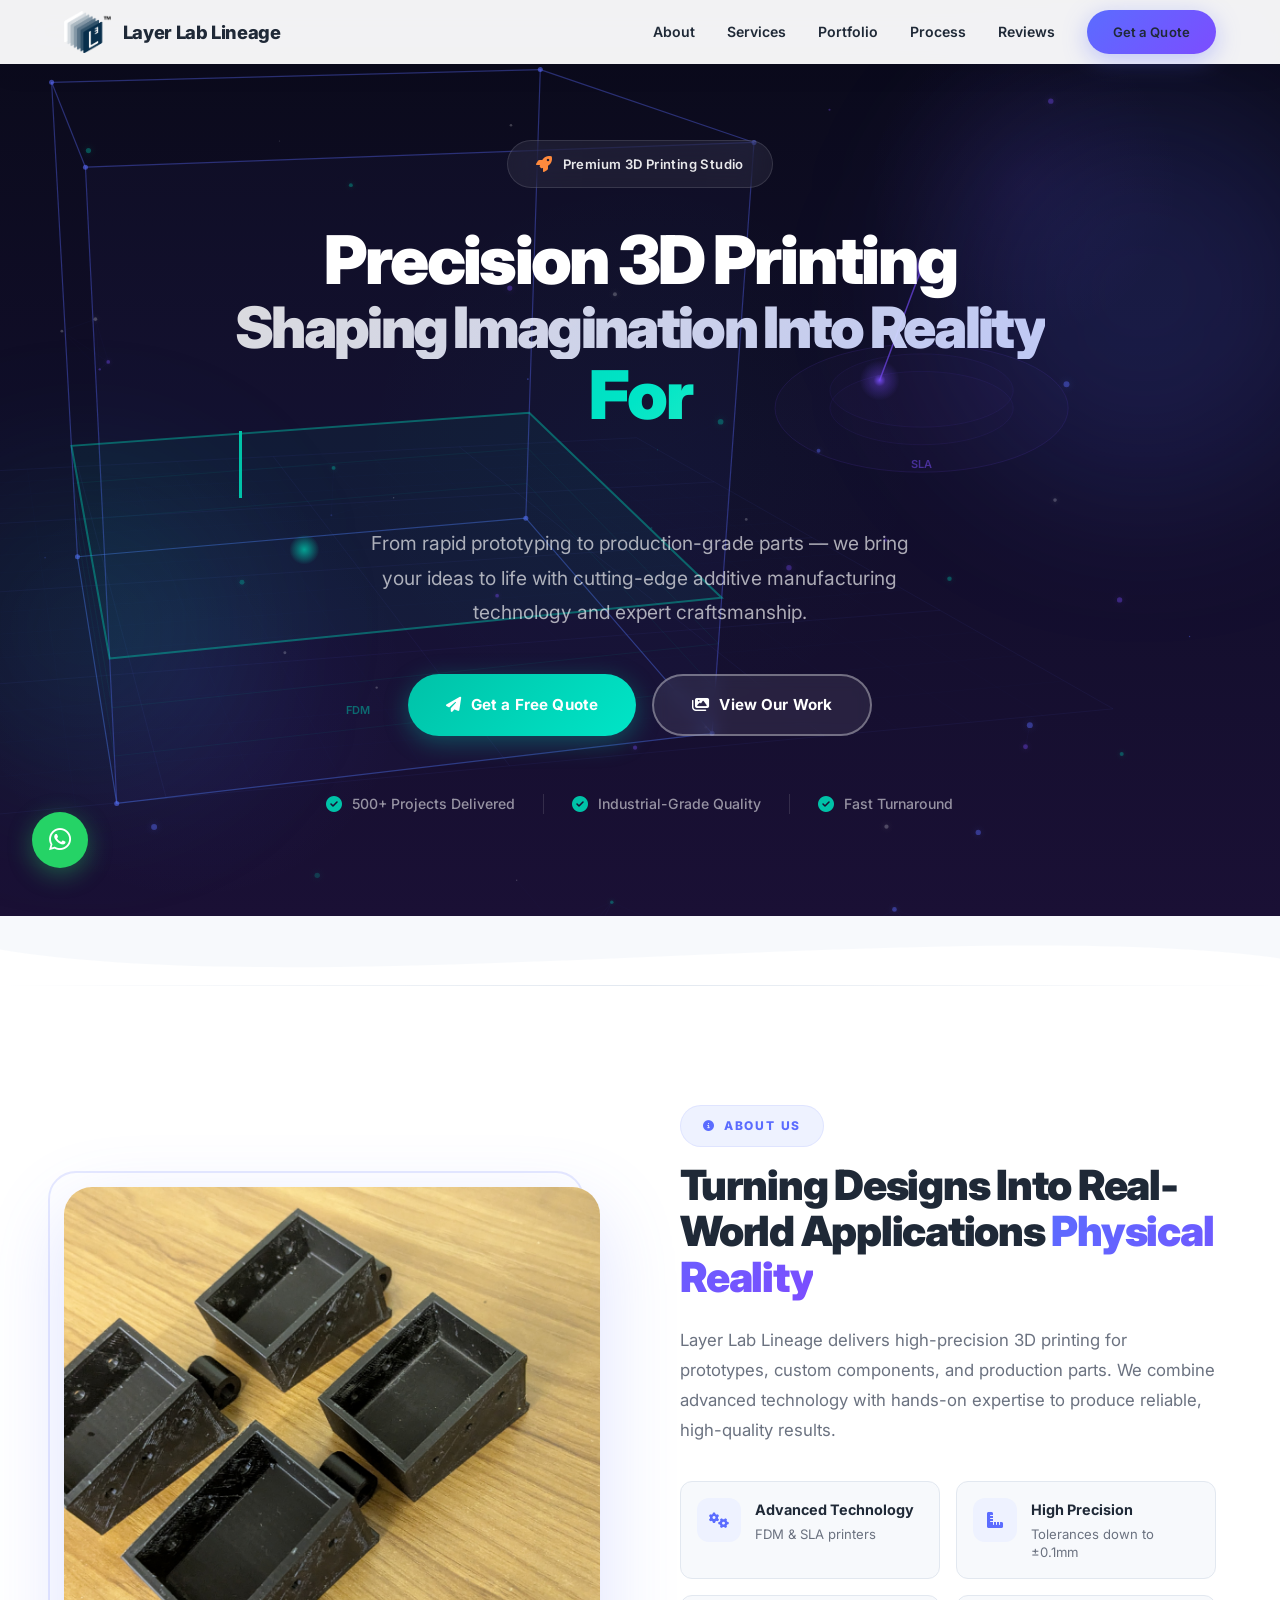
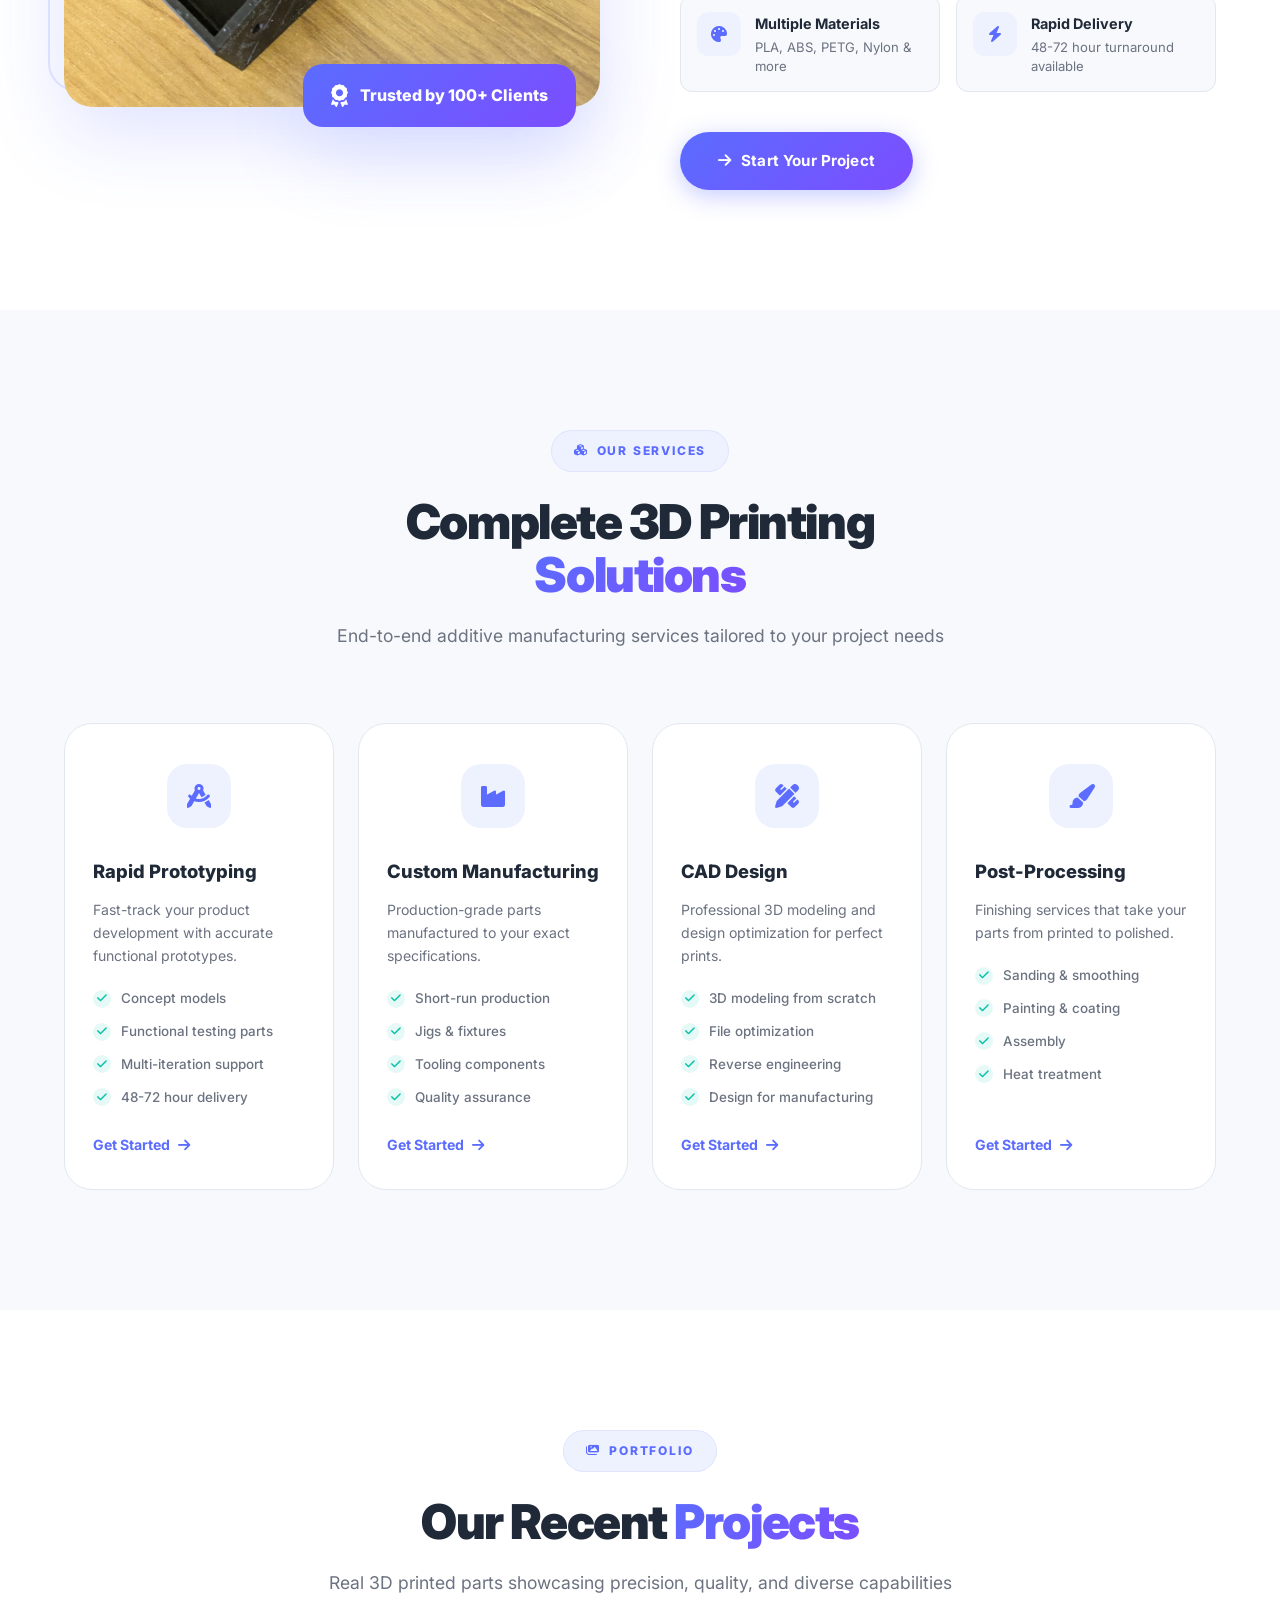
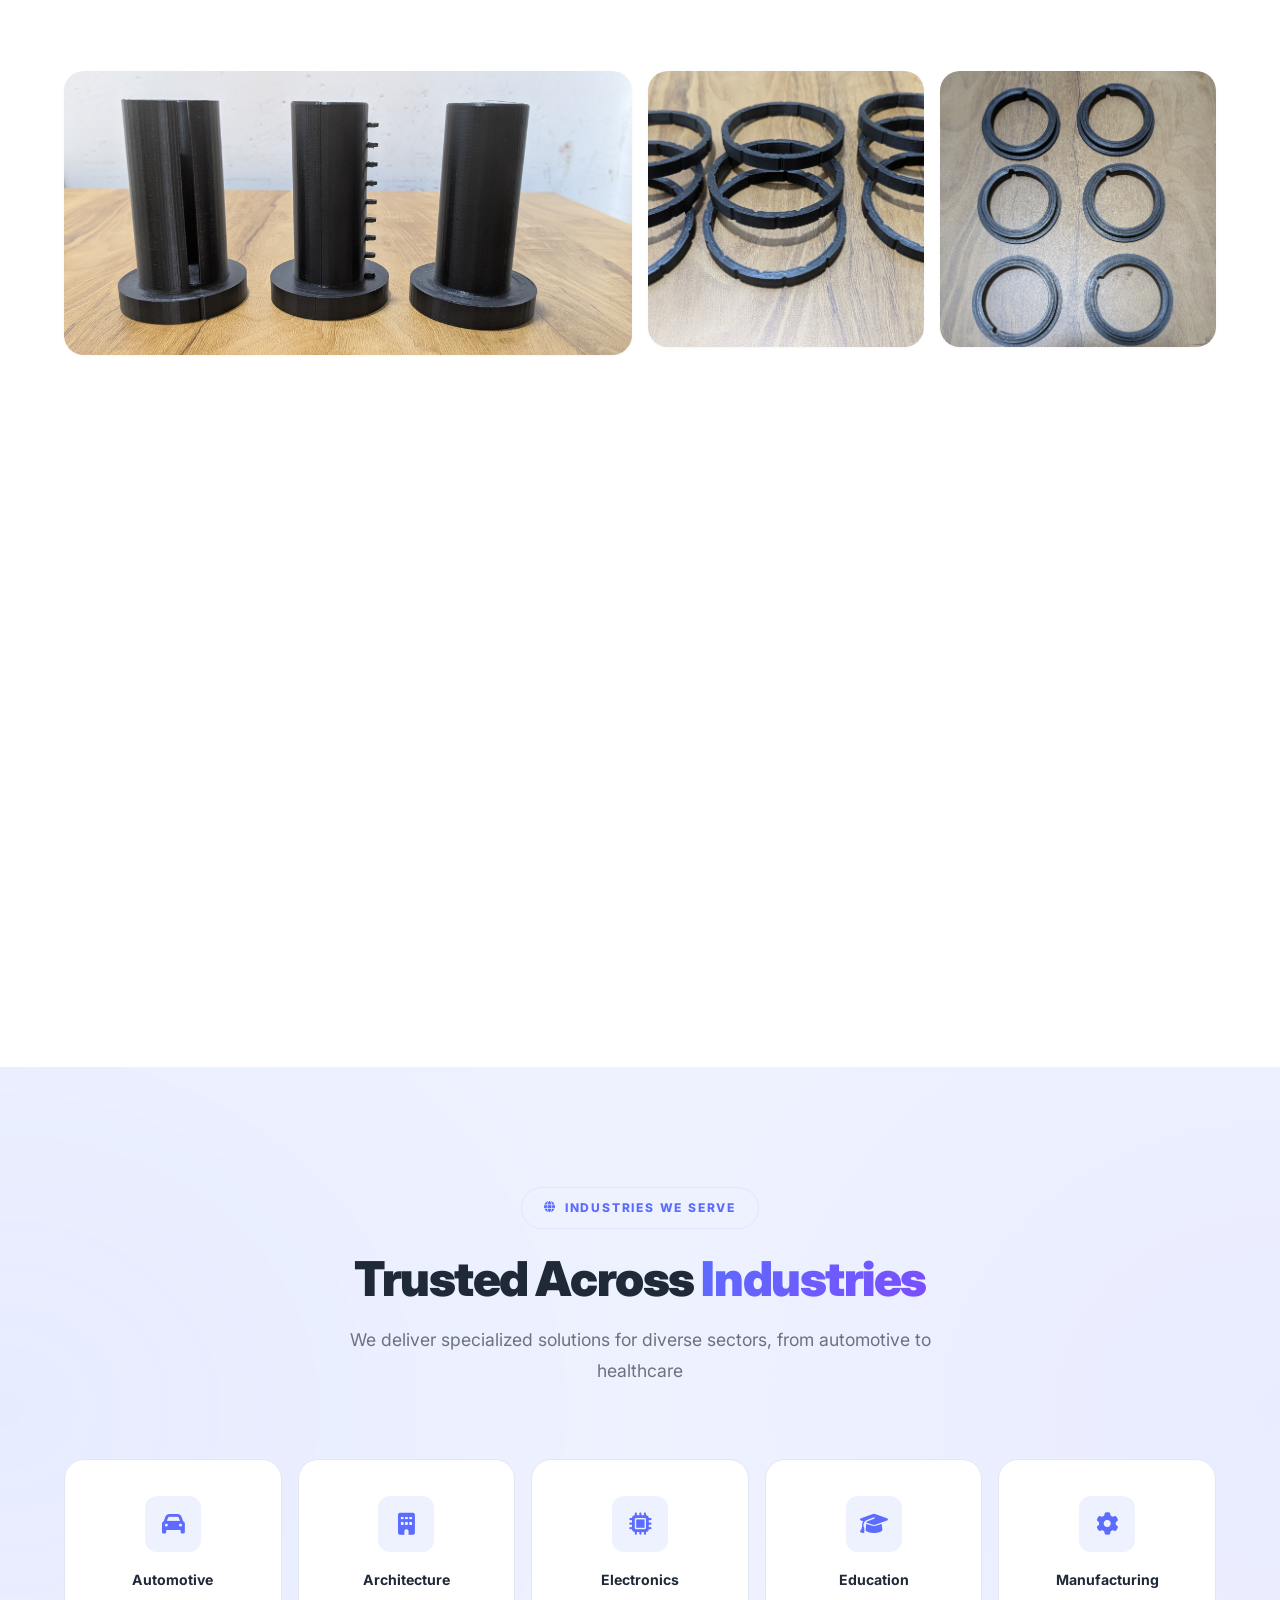
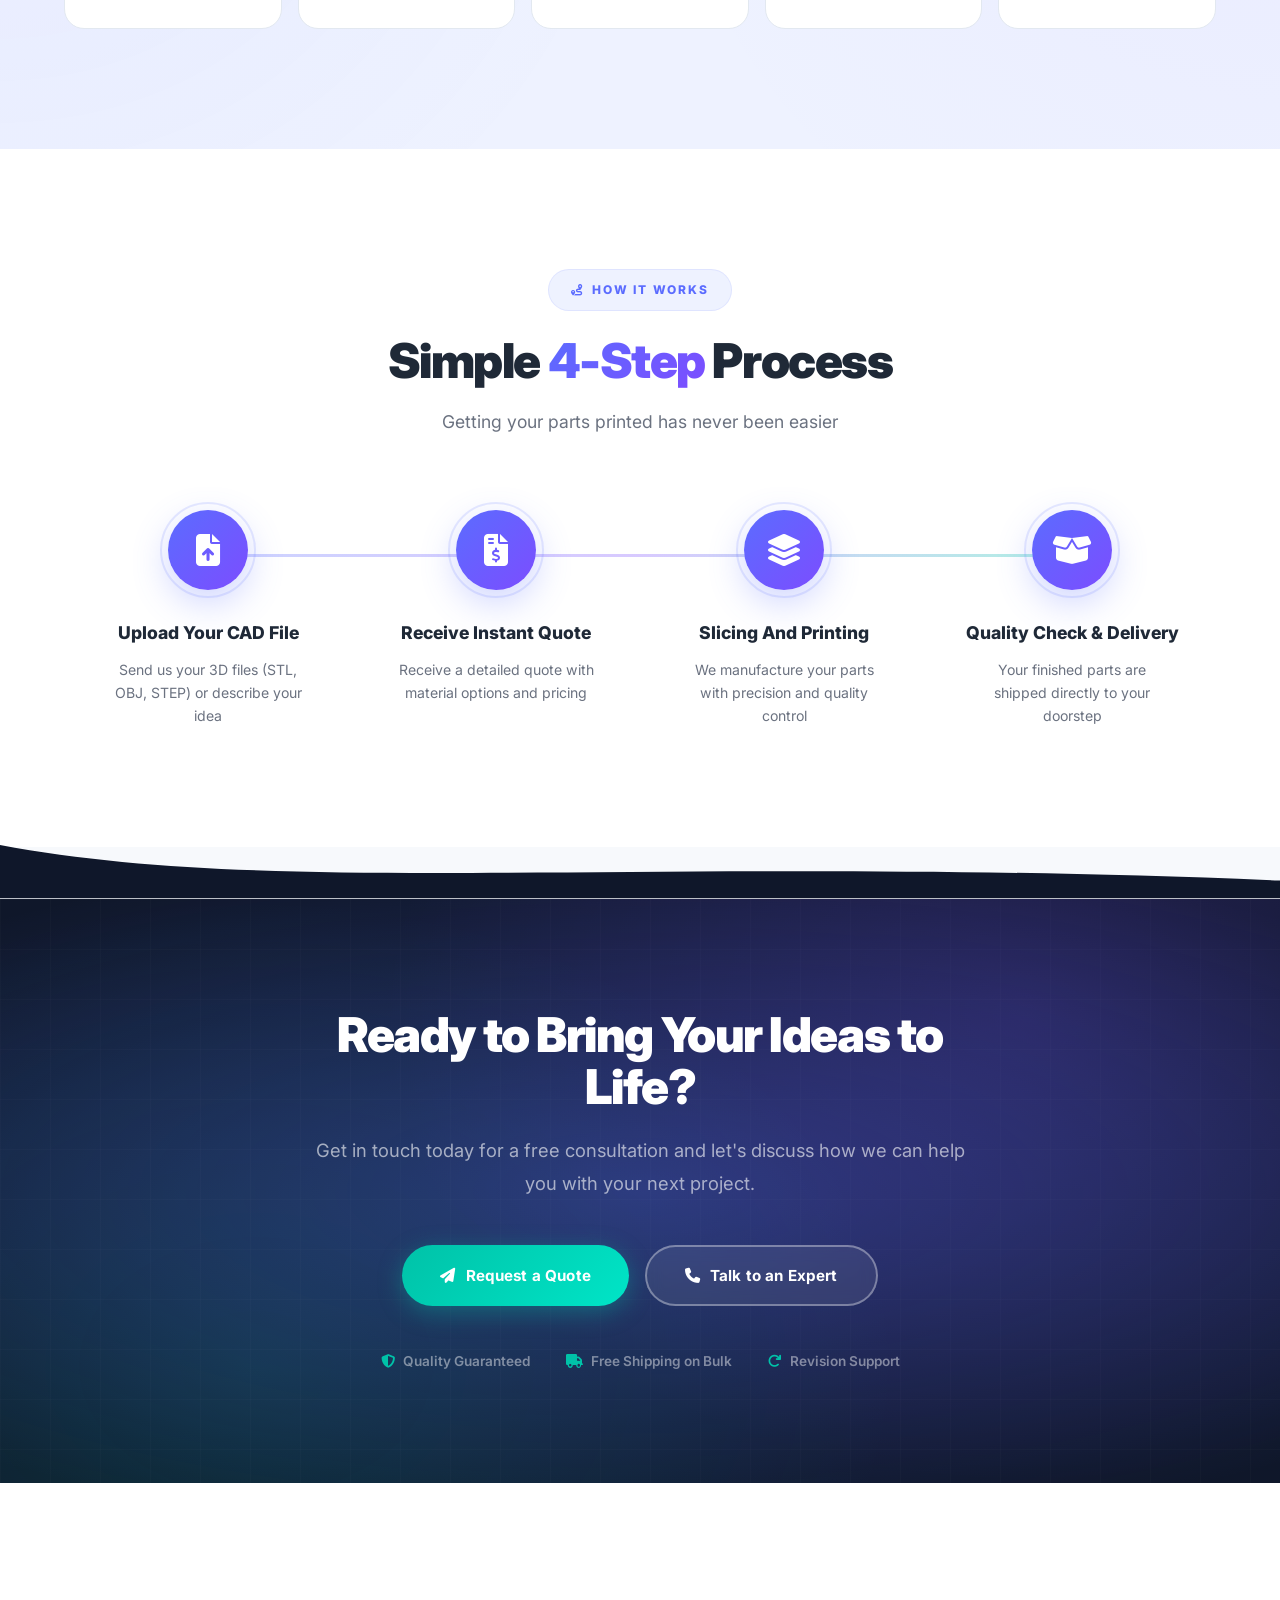
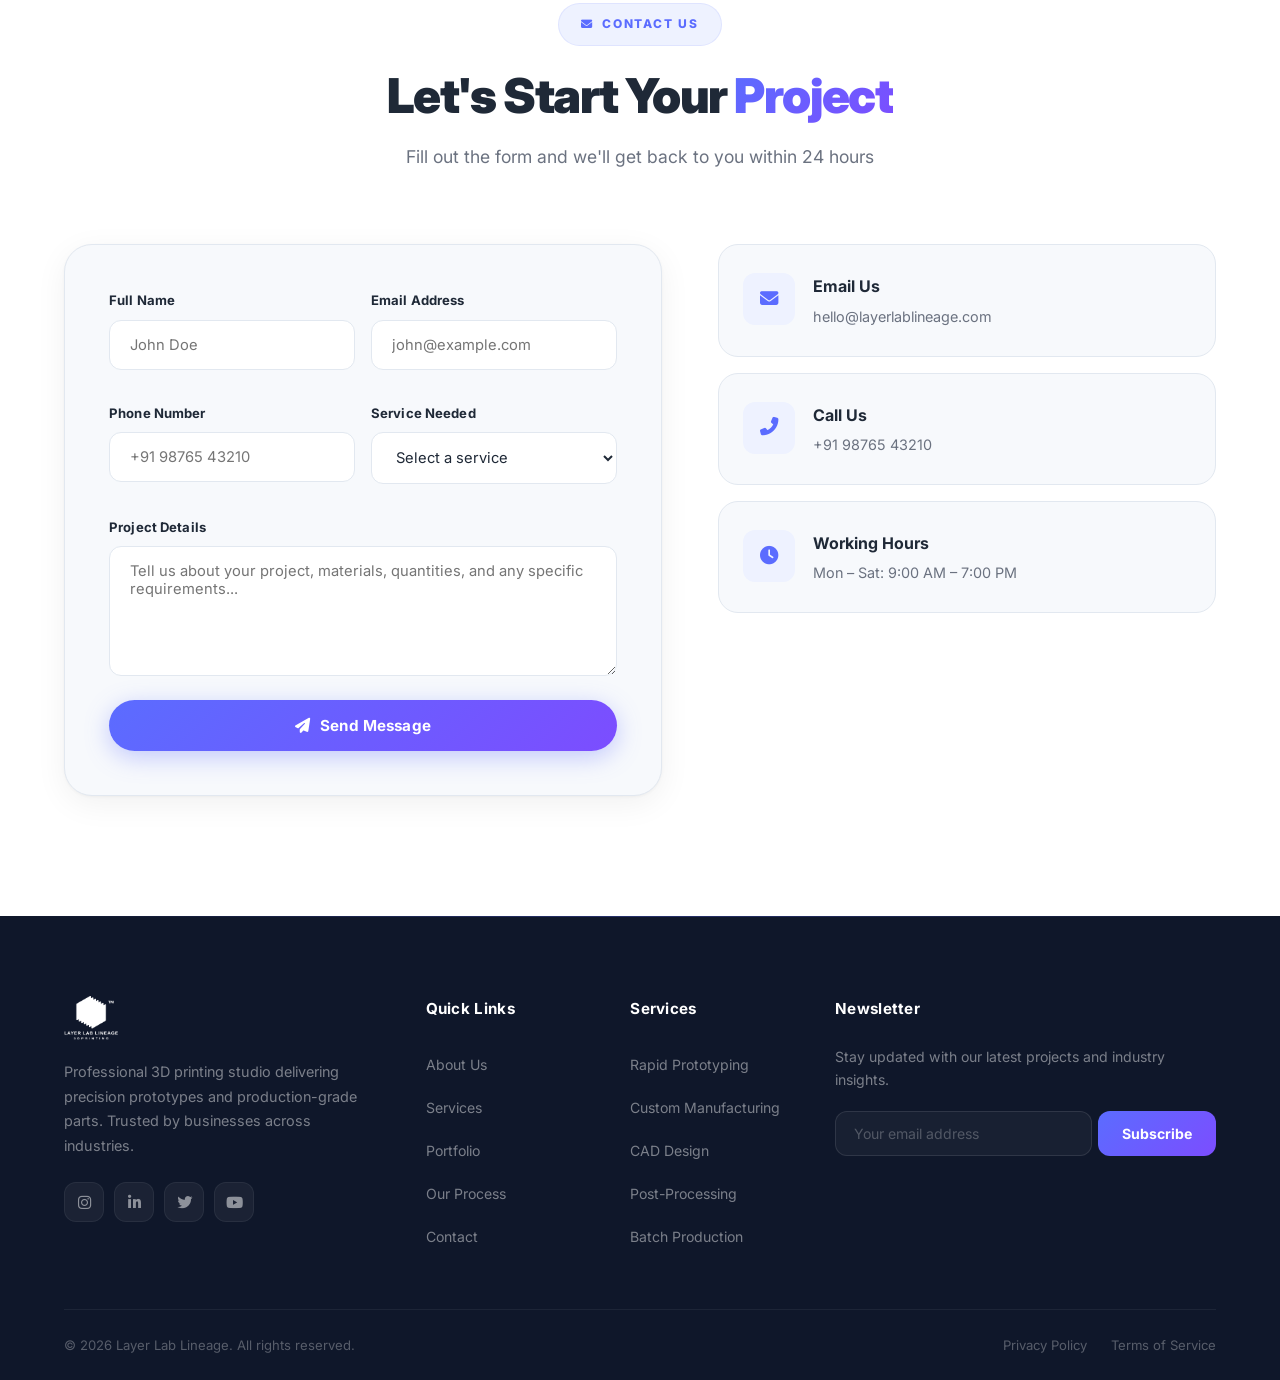
==== index.html @ 22d6fcb7 "first commit" ====
<!DOCTYPE html>
<html lang="en">

<head>
  <meta charset="UTF-8">
  <meta name="viewport" content="width=device-width, initial-scale=1.0">
  <meta name="description"
    content="Layer Lab Lineage — Professional 3D printing services delivering precision prototyping, custom parts, and production-grade manufacturing for businesses across all industries.">
  <title>Layer Lab Lineage | Professional 3D Printing Services</title>
  <link rel="stylesheet" href="index.css">
  <link rel="stylesheet" href="https://cdnjs.cloudflare.com/ajax/libs/font-awesome/6.5.1/css/all.min.css">
  <link rel="icon" type="image/png" href="images/LOGO_TRANS.png">
</head>

<body>

  <!-- ===== PAGE LOADER ===== -->
  <div class="page-loader" id="pageLoader">
    <div class="loader-spinner"></div>
    <div class="loader-text">Layer Lab Lineage</div>
  </div>

  <!-- ===== SCROLL PROGRESS ===== -->
  <div class="scroll-progress" id="scrollProgress"></div>

  <!-- ===== NAVBAR ===== -->
  <nav class="navbar" id="navbar">
    <div class="container">
      <a href="#" class="nav-logo">
        <img src="images/LOGO_TRANS.png" alt="Layer Lab Lineage Logo">
        <span>Layer Lab Lineage</span>
      </a>
      <div class="nav-links" id="navLinks">
        <a href="#about">About</a>
        <a href="#services">Services</a>
        <a href="#portfolio">Portfolio</a>
        <a href="#process">Process</a>
        <a href="#testimonials">Reviews</a>
        <a href="#contact" class="btn btn-primary nav-cta">Get a Quote</a>
      </div>
      <button class="nav-toggle" id="navToggle" aria-label="Toggle navigation">
        <i class="fas fa-bars"></i>
      </button>
    </div>
  </nav>

  <!-- ===== HERO ===== -->
  <section class="hero" id="hero">
    <canvas id="heroCanvas"></canvas>
    <!-- Glow orbs -->
    <div class="hero-glow hero-glow-1"></div>
    <div class="hero-glow hero-glow-2"></div>
    <div class="container">
      <div class="hero-content">
        <div class="hero-badge">
          <i class="fas fa-rocket"></i> Premium 3D Printing Studio
        </div>
        <h1>
          <span class="hero-line-1">Precision 3D Printing</span>
          <span class="hero-line-2">Shaping Imagination Into Reality</span>
          <span class="typed-text" id="typedText">For Every Industry</span><span class="typed-cursor"></span>
        </h1>
        <p class="hero-description">From rapid prototyping to production-grade parts — we bring your ideas to life with
          cutting-edge additive manufacturing technology and expert craftsmanship.</p>
        <div class="hero-buttons">
          <a href="#contact" class="btn btn-accent">
            <i class="fas fa-paper-plane"></i> Get a Free Quote
          </a>
          <a href="#portfolio" class="btn btn-outline">
            <i class="fas fa-images"></i> View Our Work
          </a>
        </div>
        <div class="hero-trust">
          <div class="hero-trust-item">
            <i class="fas fa-check-circle"></i> 500+ Projects Delivered
          </div>
          <div class="hero-trust-divider"></div>
          <div class="hero-trust-item">
            <i class="fas fa-check-circle"></i> Industrial-Grade Quality
          </div>
          <div class="hero-trust-divider"></div>
          <div class="hero-trust-item">
            <i class="fas fa-check-circle"></i> Fast Turnaround
          </div>
        </div>
      </div>
    </div>
  </section>

  <!-- Wave: Hero → About -->
  <div class="wave-divider wave-divider-bottom">
    <svg viewBox="0 0 1440 80" xmlns="http://www.w3.org/2000/svg" preserveAspectRatio="none">
      <path fill="#ffffff" d="M0,40 C360,100 1080,0 1440,50 L1440,80 L0,80 Z" />
    </svg>
  </div>

  <!-- ===== ABOUT ===== -->
  <section class="about" id="about">
    <div class="container">
      <div class="about-grid">
        <div class="about-image reveal-left">
          <img src="images/PXL_20260304_094441321.jpg.jpeg" alt="3D Printed Precision Parts">
          <div class="about-image-badge">
            <i class="fas fa-award"></i> Trusted by 100+ Clients
          </div>
        </div>
        <div class="about-content reveal-right">
          <span class="section-label"><i class="fas fa-info-circle"></i> About Us</span>
          <h2 class="section-title">Turning Designs Into Real-World Applications <span class="highlight">Physical
              Reality</span></h2>
          <p>Layer Lab Lineage delivers high-precision 3D printing for prototypes, custom components, and production
            parts. We combine advanced technology with hands-on expertise to produce reliable, high-quality results.</p>
          <div class="about-features">
            <div class="about-feature">
              <div class="about-feature-icon"><i class="fas fa-cogs"></i></div>
              <div>
                <h4>Advanced Technology</h4>
                <p>FDM &amp; SLA printers</p>
              </div>
            </div>
            <div class="about-feature">
              <div class="about-feature-icon"><i class="fas fa-ruler-combined"></i></div>
              <div>
                <h4>High Precision</h4>
                <p>Tolerances down to ±0.1mm</p>
              </div>
            </div>
            <div class="about-feature">
              <div class="about-feature-icon"><i class="fas fa-palette"></i></div>
              <div>
                <h4>Multiple Materials</h4>
                <p>PLA, ABS, PETG, Nylon &amp; more</p>
              </div>
            </div>
            <div class="about-feature">
              <div class="about-feature-icon"><i class="fas fa-bolt"></i></div>
              <div>
                <h4>Rapid Delivery</h4>
                <p>48-72 hour turnaround available</p>
              </div>
            </div>
          </div>
          <a href="#contact" class="btn btn-primary">
            <i class="fas fa-arrow-right"></i> Start Your Project
          </a>
        </div>
      </div>
    </div>
  </section>

  <!-- ===== SERVICES ===== -->
  <section class="services" id="services">
    <div class="container">
      <div class="section-header reveal">
        <span class="section-label"><i class="fas fa-cubes"></i> Our Services</span>
        <h2 class="section-title">Complete 3D Printing <span class="highlight">Solutions</span></h2>
        <p class="section-subtitle">End-to-end additive manufacturing services tailored to your project needs</p>
      </div>
      <div class="services-grid">
        <div class="service-card reveal stagger-1">
          <div class="service-icon"><i class="fas fa-drafting-compass"></i></div>
          <h3>Rapid Prototyping</h3>
          <p>Fast-track your product development with accurate functional prototypes.</p>
          <ul class="service-checklist">
            <li><i class="fas fa-check"></i> Concept models</li>
            <li><i class="fas fa-check"></i> Functional testing parts</li>
            <li><i class="fas fa-check"></i> Multi-iteration support</li>
            <li><i class="fas fa-check"></i> 48-72 hour delivery</li>
          </ul>
          <a href="#contact" class="service-link">Get Started <i class="fas fa-arrow-right"></i></a>
        </div>
        <div class="service-card reveal stagger-2">
          <div class="service-icon"><i class="fas fa-industry"></i></div>
          <h3>Custom Manufacturing</h3>
          <p>Production-grade parts manufactured to your exact specifications.</p>
          <ul class="service-checklist">
            <li><i class="fas fa-check"></i> Short-run production</li>
            <li><i class="fas fa-check"></i> Jigs &amp; fixtures</li>
            <li><i class="fas fa-check"></i> Tooling components</li>
            <li><i class="fas fa-check"></i> Quality assurance</li>
          </ul>
          <a href="#contact" class="service-link">Get Started <i class="fas fa-arrow-right"></i></a>
        </div>
        <div class="service-card reveal stagger-3">
          <div class="service-icon"><i class="fas fa-pen-ruler"></i></div>
          <h3>CAD Design</h3>
          <p>Professional 3D modeling and design optimization for perfect prints.</p>
          <ul class="service-checklist">
            <li><i class="fas fa-check"></i> 3D modeling from scratch</li>
            <li><i class="fas fa-check"></i> File optimization</li>
            <li><i class="fas fa-check"></i> Reverse engineering</li>
            <li><i class="fas fa-check"></i> Design for manufacturing</li>
          </ul>
          <a href="#contact" class="service-link">Get Started <i class="fas fa-arrow-right"></i></a>
        </div>
        <div class="service-card reveal stagger-4">
          <div class="service-icon"><i class="fas fa-paint-brush"></i></div>
          <h3>Post-Processing</h3>
          <p>Finishing services that take your parts from printed to polished.</p>
          <ul class="service-checklist">
            <li><i class="fas fa-check"></i> Sanding &amp; smoothing</li>
            <li><i class="fas fa-check"></i> Painting &amp; coating</li>
            <li><i class="fas fa-check"></i> Assembly</li>
            <li><i class="fas fa-check"></i> Heat treatment</li>
          </ul>
          <a href="#contact" class="service-link">Get Started <i class="fas fa-arrow-right"></i></a>
        </div>
      </div>
    </div>
  </section>

  <!-- ===== PORTFOLIO ===== -->
  <section class="portfolio" id="portfolio">
    <div class="container">
      <div class="section-header reveal">
        <span class="section-label"><i class="fas fa-images"></i> Portfolio</span>
        <h2 class="section-title">Our Recent <span class="highlight">Projects</span></h2>
        <p class="section-subtitle">Real 3D printed parts showcasing precision, quality, and diverse capabilities</p>
      </div>
      <div class="portfolio-grid">
        <div class="portfolio-item wide reveal stagger-1">
          <img src="images/IMG-20251205-WA0021.jpg.jpeg" alt="Precision Mechanical Parts">
          <div class="portfolio-overlay">
            <h4>Precision Mechanical Parts</h4>
            <span>Industrial Components</span>
          </div>
        </div>
        <div class="portfolio-item reveal stagger-2">
          <img src="images/IMG-20251205-WA0025.jpg.jpeg" alt="Cylindrical Components">
          <div class="portfolio-overlay">
            <h4>Cylindrical Components</h4>
            <span>Custom Manufacturing</span>
          </div>
        </div>
        <div class="portfolio-item reveal stagger-3">
          <img src="images/IMG-20251205-WA0029.jpg.jpeg" alt="Precision Rings">
          <div class="portfolio-overlay">
            <h4>Precision Rings</h4>
            <span>Batch Production</span>
          </div>
        </div>
        <div class="portfolio-item reveal stagger-1">
          <img src="images/IMG-20251205-WA0035.jpg.jpeg" alt="Mounting Bracket">
          <div class="portfolio-overlay">
            <h4>Mounting Bracket</h4>
            <span>Functional Parts</span>
          </div>
        </div>
        <div class="portfolio-item reveal stagger-2">
          <img src="images/IMG-20251205-WA0041.jpg.jpeg" alt="J-Hooks">
          <div class="portfolio-overlay">
            <h4>J-Hooks</h4>
            <span>SLS Nylon</span>
          </div>
        </div>
        <div class="portfolio-item wide reveal stagger-3">
          <img src="images/PXL_20260304_094609802.jpg.jpeg" alt="Custom Hinges">
          <div class="portfolio-overlay">
            <h4>Custom Hinges</h4>
            <span>Mechanical Assembly</span>
          </div>
        </div>
        <div class="portfolio-item reveal stagger-1">
          <img src="images/PXL_20260304_094750457.jpg.jpeg" alt="Manifold Component">
          <div class="portfolio-overlay">
            <h4>Manifold Component</h4>
            <span>Complex Geometry</span>
          </div>
        </div>
        <div class="portfolio-item reveal stagger-2">
          <img src="images/IMG-20251205-WA0049.jpg.jpeg" alt="Structural Part">
          <div class="portfolio-overlay">
            <h4>Structural Part</h4>
            <span>Engineering</span>
          </div>
        </div>
        <div class="portfolio-item reveal stagger-3">
          <img src="images/file_0000000098ec71f4a92ee3f1b7357220.png" alt="Complex Assembly">
          <div class="portfolio-overlay">
            <h4>Complex Assembly</h4>
            <span>Multi-Part Design</span>
          </div>
        </div>
        <div class="portfolio-item reveal stagger-4">
          <img src="images/p.jpeg" alt="Laptop Stand">
          <div class="portfolio-overlay">
            <h4>Laptop Stand</h4>
            <span>Consumer Product</span>
          </div>
        </div>
      </div>
    </div>
  </section>

  <!-- ===== INDUSTRIES ===== -->
  <section class="industries" id="industries">
    <div class="container">
      <div class="section-header reveal">
        <span class="section-label"><i class="fas fa-globe"></i> Industries We Serve</span>
        <h2 class="section-title">Trusted Across <span class="highlight">Industries</span></h2>
        <p class="section-subtitle">We deliver specialized solutions for diverse sectors, from automotive to healthcare
        </p>
      </div>
      <div class="industries-grid">
        <div class="industry-card reveal stagger-1">
          <div class="industry-icon"><i class="fas fa-car"></i></div>
          <h4>Automotive</h4>
        </div>
        <div class="industry-card reveal stagger-3">
          <div class="industry-icon"><i class="fas fa-building"></i></div>
          <h4>Architecture</h4>
        </div>
        <div class="industry-card reveal stagger-4">
          <div class="industry-icon"><i class="fas fa-microchip"></i></div>
          <h4>Electronics</h4>
        </div>
        <div class="industry-card reveal stagger-5">
          <div class="industry-icon"><i class="fas fa-graduation-cap"></i></div>
          <h4>Education</h4>
        </div>
        <div class="industry-card reveal stagger-6">
          <div class="industry-icon"><i class="fas fa-cog"></i></div>
          <h4>Manufacturing</h4>
        </div>
      </div>
    </div>
  </section>

  <!-- ===== PROCESS ===== -->
  <section class="process" id="process">
    <div class="container">
      <div class="section-header reveal">
        <span class="section-label"><i class="fas fa-route"></i> How It Works</span>
        <h2 class="section-title">Simple <span class="highlight">4-Step</span> Process</h2>
        <p class="section-subtitle">Getting your parts printed has never been easier</p>
      </div>
      <div class="process-timeline">
        <div class="process-step reveal stagger-1">
          <div class="process-step-number"><i class="fas fa-file-upload"></i></div>
          <h4>Upload Your CAD File</h4>
          <p>Send us your 3D files (STL, OBJ, STEP) or describe your idea</p>
        </div>
        <div class="process-step reveal stagger-2">
          <div class="process-step-number"><i class="fas fa-file-invoice-dollar"></i></div>
          <h4>Receive Instant Quote</h4>
          <p>Receive a detailed quote with material options and pricing</p>
        </div>
        <div class="process-step reveal stagger-3">
          <div class="process-step-number"><i class="fas fa-layer-group"></i></div>
          <h4>Slicing And Printing</h4>
          <p>We manufacture your parts with precision and quality control</p>
        </div>
        <div class="process-step reveal stagger-4">
          <div class="process-step-number"><i class="fas fa-box-open"></i></div>
          <h4>Quality Check & Delivery</h4>
          <p>Your finished parts are shipped directly to your doorstep</p>
        </div>
      </div>
    </div>
  </section>

  <!-- Wave: Process → Stats -->
  <div class="wave-divider wave-divider-bottom">
    <svg viewBox="0 0 1440 60" xmlns="http://www.w3.org/2000/svg" preserveAspectRatio="none">
      <path fill="#0F172A" d="M0,0 C320,60 720,10 1440,40 L1440,60 L0,60 Z" />
    </svg>
  </div>

  <!-- ===== STATS ===== -->
  <!-- <section class="stats" id="stats">
    <div class="container">
      <div class="stats-grid">
        <div class="stat-item reveal stagger-1">
          <div class="stat-number"><span data-count="500">0</span>+</div>
          <div class="stat-label">Projects Completed</div>
        </div>
        <div class="stat-item reveal stagger-2">
          <div class="stat-number"><span data-count="100">0</span>+</div>
          <div class="stat-label">Happy Clients</div>
        </div>
        <div class="stat-item reveal stagger-3">
          <div class="stat-number"><span data-count="15">0</span>+</div>
          <div class="stat-label">Materials Available</div>
        </div>
        <div class="stat-item reveal stagger-4">
          <div class="stat-number"><span data-count="3">0</span>+</div>
          <div class="stat-label">Years Experience</div>
        </div>
      </div>
    </div>
  </section> -->

  <!-- Wave: Stats → Testimonials -->
  <!-- <div class="wave-divider wave-divider-bottom">
    <svg viewBox="0 0 1440 60" xmlns="http://www.w3.org/2000/svg" preserveAspectRatio="none">
      <path fill="#F7F9FC" d="M0,20 C480,80 960,0 1440,30 L1440,60 L0,60 Z"/>
    </svg>
  </div> -->

  <!-- ===== TESTIMONIALS ===== -->
  <!-- <section class="testimonials" id="testimonials">
    <div class="container">
      <div class="section-header reveal">
        <span class="section-label"><i class="fas fa-star"></i> Testimonials</span>
        <h2 class="section-title">What Our Clients <span class="highlight">Say</span></h2>
        <p class="section-subtitle">Hear from businesses that trust us with their 3D printing needs</p>
      </div>
      <div class="testimonials-grid">
        <div class="testimonial-card reveal stagger-1">
          <div class="testimonial-stars">
            <i class="fas fa-star"></i><i class="fas fa-star"></i><i class="fas fa-star"></i><i class="fas fa-star"></i><i class="fas fa-star"></i>
          </div>
          <blockquote>"Exceptional quality and fast turnaround. The team understood our requirements perfectly and delivered prototypes that exceeded our expectations."</blockquote>
          <div class="testimonial-author">
            <div class="testimonial-avatar">RK</div>
            <div class="testimonial-author-info">
              <h5>Rahul Kumar</h5>
              <p>Product Manager, TechStart</p>
            </div>
          </div>
        </div>
        <div class="testimonial-card reveal stagger-2">
          <div class="testimonial-stars">
            <i class="fas fa-star"></i><i class="fas fa-star"></i><i class="fas fa-star"></i><i class="fas fa-star"></i><i class="fas fa-star"></i>
          </div>
          <blockquote>"We've been using Layer Lab Lineage for all our prototyping needs. Their precision and attention to detail make them our go-to 3D printing partner."</blockquote>
          <div class="testimonial-author">
            <div class="testimonial-avatar">AP</div>
            <div class="testimonial-author-info">
              <h5>Anita Patel</h5>
              <p>Engineer, MechaBuild</p>
            </div>
          </div>
        </div>
        <div class="testimonial-card reveal stagger-3">
          <div class="testimonial-stars">
            <i class="fas fa-star"></i><i class="fas fa-star"></i><i class="fas fa-star"></i><i class="fas fa-star"></i><i class="fas fa-star"></i>
          </div>
          <blockquote>"From CAD design to final delivery, the entire process was seamless. They helped us refine our design for better printability and saved us time and cost."</blockquote>
          <div class="testimonial-author">
            <div class="testimonial-avatar">VS</div>
            <div class="testimonial-author-info">
              <h5>Vikram Singh</h5>
              <p>Founder, InnoDesign</p>
            </div>
          </div>
        </div>
      </div>
    </div>
  </section> -->

  <!-- ===== CTA ===== -->
  <section class="cta-section" id="cta">
    <div class="container">
      <div class="cta-content reveal">
        <h2>Ready to Bring Your Ideas to Life?</h2>
        <p>Get in touch today for a free consultation and let's discuss how we can help you with your next project.</p>
        <div class="cta-buttons">
          <a href="#contact" class="btn btn-accent">
            <i class="fas fa-paper-plane"></i> Request a Quote
          </a>
          <a href="tel:+919876543210" class="btn btn-outline">
            <i class="fas fa-phone"></i> Talk to an Expert
          </a>
        </div>
        <div class="cta-trust-row">
          <div class="cta-trust-badge"><i class="fas fa-shield-alt"></i> Quality Guaranteed</div>
          <div class="cta-trust-badge"><i class="fas fa-truck"></i> Free Shipping on Bulk</div>
          <div class="cta-trust-badge"><i class="fas fa-redo"></i> Revision Support</div>
        </div>
      </div>
    </div>
  </section>

  <!-- ===== CONTACT ===== -->
  <section class="contact" id="contact">
    <div class="container">
      <div class="section-header reveal">
        <span class="section-label"><i class="fas fa-envelope"></i> Contact Us</span>
        <h2 class="section-title">Let's Start Your <span class="highlight">Project</span></h2>
        <p class="section-subtitle">Fill out the form and we'll get back to you within 24 hours</p>
      </div>
      <div class="contact-grid">
        <form class="contact-form reveal-left" id="contactForm">
          <div class="form-row">
            <div class="form-group">
              <label for="name">Full Name</label>
              <input type="text" id="name" placeholder="John Doe" required>
            </div>
            <div class="form-group">
              <label for="email">Email Address</label>
              <input type="email" id="email" placeholder="john@example.com" required>
            </div>
          </div>
          <div class="form-row">
            <div class="form-group">
              <label for="phone">Phone Number</label>
              <input type="tel" id="phone" placeholder="+91 98765 43210">
            </div>
            <div class="form-group">
              <label for="service">Service Needed</label>
              <select id="service">
                <option value="">Select a service</option>
                <option value="prototyping">Rapid Prototyping</option>
                <option value="manufacturing">Custom Manufacturing</option>
                <option value="cad">CAD Design</option>
                <option value="post-processing">Post-Processing</option>
              </select>
            </div>
          </div>
          <div class="form-group">
            <label for="message">Project Details</label>
            <textarea id="message"
              placeholder="Tell us about your project, materials, quantities, and any specific requirements..."
              rows="5"></textarea>
          </div>
          <button type="submit" class="btn btn-primary" style="width:100%;">
            <i class="fas fa-paper-plane"></i> Send Message
          </button>
        </form>
        <div class="contact-info reveal-right">
          <div class="contact-info-card">
            <div class="contact-info-icon"><i class="fas fa-envelope"></i></div>
            <div>
              <h4>Email Us</h4>
              <p>hello@layerlablineage.com</p>
            </div>
          </div>
          <div class="contact-info-card">
            <div class="contact-info-icon"><i class="fas fa-phone-alt"></i></div>
            <div>
              <h4>Call Us</h4>
              <p>+91 98765 43210</p>
            </div>
          </div>
          <div class="contact-info-card">
            <div class="contact-info-icon"><i class="fas fa-clock"></i></div>
            <div>
              <h4>Working Hours</h4>
              <p>Mon – Sat: 9:00 AM – 7:00 PM</p>
            </div>
          </div>
        </div>
      </div>
    </div>
  </section>

  <!-- ===== FOOTER ===== -->
  <footer class="footer">
    <div class="container">
      <div class="footer-grid">
        <div class="footer-brand">
          <img src="images/FULL_NAME_TRANS_LOGO.png" alt="Layer Lab Lineage">
          <p>Professional 3D printing studio delivering precision prototypes and production-grade parts. Trusted by
            businesses across industries.</p>
          <div class="footer-socials">
            <a href="#" aria-label="Instagram"><i class="fab fa-instagram"></i></a>
            <a href="#" aria-label="LinkedIn"><i class="fab fa-linkedin-in"></i></a>
            <a href="#" aria-label="Twitter"><i class="fab fa-twitter"></i></a>
            <a href="#" aria-label="YouTube"><i class="fab fa-youtube"></i></a>
          </div>
        </div>
        <div class="footer-col">
          <h4>Quick Links</h4>
          <ul>
            <li><a href="#about">About Us</a></li>
            <li><a href="#services">Services</a></li>
            <li><a href="#portfolio">Portfolio</a></li>
            <li><a href="#process">Our Process</a></li>
            <li><a href="#contact">Contact</a></li>
          </ul>
        </div>
        <div class="footer-col">
          <h4>Services</h4>
          <ul>
            <li><a href="#services">Rapid Prototyping</a></li>
            <li><a href="#services">Custom Manufacturing</a></li>
            <li><a href="#services">CAD Design</a></li>
            <li><a href="#services">Post-Processing</a></li>
            <li><a href="#services">Batch Production</a></li>
          </ul>
        </div>
        <div class="footer-col footer-newsletter">
          <h4>Newsletter</h4>
          <p>Stay updated with our latest projects and industry insights.</p>
          <form class="footer-newsletter-form" id="newsletterForm">
            <input type="email" placeholder="Your email address" required>
            <button type="submit">Subscribe</button>
          </form>
        </div>
      </div>
      <div class="footer-bottom">
        <p>&copy; 2026 Layer Lab Lineage. All rights reserved.</p>
        <div class="footer-bottom-links">
          <a href="#">Privacy Policy</a>
          <a href="#">Terms of Service</a>
        </div>
      </div>
    </div>
  </footer>

  <!-- ===== PORTFOLIO LIGHTBOX ===== -->
  <div class="lightbox" id="lightbox">
    <button class="lightbox-close" id="lightboxClose"><i class="fas fa-times"></i></button>
    <img src="" alt="" id="lightboxImg">
    <div class="lightbox-caption" id="lightboxCaption"></div>
  </div>

  <!-- ===== WHATSAPP BUTTON ===== -->
  <a href="https://wa.me/919876543210" target="_blank" class="whatsapp-btn" aria-label="Chat on WhatsApp">
    <i class="fab fa-whatsapp"></i>
  </a>

  <!-- ===== SCROLL TO TOP ===== -->
  <button class="scroll-top" id="scrollTop" aria-label="Scroll to top">
    <i class="fas fa-chevron-up"></i>
  </button>

  <script src="hero-animation.js"></script>
  <script src="script.js"></script>
</body>

</html>
---- index.css ----
/* ===== DESIGN SYSTEM ===== */
@import url('https://fonts.googleapis.com/css2?family=Inter:wght@300;400;500;600;700;800;900&display=swap');

:root {
  --primary: #5B6CFF;
  --primary-dark: #4A58D9;
  --primary-light: #8B96FF;
  --secondary: #7C4DFF;
  --accent: #00C2A8;
  --accent-light: #00E5C7;
  --highlight: #FF8A3D;
  --bg: #F7F9FC;
  --bg-soft: #EEF2FF;
  --bg-warm: #FFF8F3;
  --card: #FFFFFF;
  --text: #1F2937;
  --text-secondary: #6B7280;
  --text-light: #9CA3AF;
  --border: #E2E8F0;
  --dark: #0F172A;
  --dark-card: #1E293B;

  --gradient-primary: linear-gradient(135deg, var(--primary), var(--secondary));
  --gradient-accent: linear-gradient(135deg, var(--accent), var(--accent-light));
  --gradient-warm: linear-gradient(135deg, var(--highlight), #FF6B6B);

  --font: 'Inter', -apple-system, BlinkMacSystemFont, sans-serif;
  --section-py: 120px;
  --container-px: 24px;
  --container-max: 1200px;

  --radius-sm: 12px;
  --radius-md: 20px;
  --radius-lg: 28px;
  --radius-xl: 50px;

  --shadow-sm: 0 1px 3px rgba(0, 0, 0, 0.04);
  --shadow-card: 0 8px 32px rgba(0, 0, 0, 0.06), 0 1px 3px rgba(0, 0, 0, 0.04);
  --shadow-card-hover: 0 20px 60px rgba(91, 108, 255, 0.15), 0 4px 12px rgba(0, 0, 0, 0.05);
  --shadow-elevated: 0 25px 80px rgba(91, 108, 255, 0.2);
  --shadow-nav: 0 4px 30px rgba(0, 0, 0, 0.08);

  --transition: 0.35s cubic-bezier(0.4, 0, 0.2, 1);
  --transition-bounce: 0.5s cubic-bezier(0.34, 1.56, 0.64, 1);
}

/* ===== RESET ===== */
*,
*::before,
*::after {
  margin: 0;
  padding: 0;
  box-sizing: border-box;
}

html {
  scroll-behavior: smooth;
  font-size: 16px;
}

body {
  font-family: var(--font);
  color: var(--text);
  background-color: var(--bg);
  line-height: 1.7;
  overflow-x: hidden;
  -webkit-font-smoothing: antialiased;
  -moz-osx-font-smoothing: grayscale;
}

img {
  max-width: 100%;
  display: block;
}

a {
  text-decoration: none;
  color: inherit;
}

ul {
  list-style: none;
}

.container {
  max-width: var(--container-max);
  margin: 0 auto;
  padding: 0 var(--container-px);
}

/* ===== BUTTONS ===== */
.btn {
  display: inline-flex;
  align-items: center;
  justify-content: center;
  gap: 10px;
  padding: 16px 38px;
  border: none;
  border-radius: var(--radius-xl);
  font-family: var(--font);
  font-size: 0.95rem;
  font-weight: 700;
  cursor: pointer;
  transition: var(--transition);
  letter-spacing: 0.01em;
  position: relative;
  overflow: hidden;
}

.btn::before {
  content: '';
  position: absolute;
  inset: 0;
  background: linear-gradient(135deg, rgba(255, 255, 255, 0.2), transparent);
  opacity: 0;
  transition: var(--transition);
}

.btn:hover::before {
  opacity: 1;
}

.btn-primary {
  background: var(--gradient-primary);
  color: #fff;
  box-shadow: 0 6px 24px rgba(91, 108, 255, 0.35);
}

.btn-primary:hover {
  transform: translateY(-4px) scale(1.02);
  box-shadow: 0 12px 40px rgba(91, 108, 255, 0.5);
}

.btn-outline {
  background: rgba(255, 255, 255, 0.08);
  color: #fff;
  border: 2px solid rgba(255, 255, 255, 0.35);
  backdrop-filter: blur(8px);
}

.btn-outline:hover {
  background: rgba(255, 255, 255, 0.15);
  border-color: rgba(255, 255, 255, 0.7);
  transform: translateY(-4px) scale(1.02);
}

.btn-accent {
  background: var(--gradient-accent);
  color: #fff;
  box-shadow: 0 6px 24px rgba(0, 194, 168, 0.35);
}

.btn-accent:hover {
  transform: translateY(-4px) scale(1.02);
  box-shadow: 0 12px 40px rgba(0, 194, 168, 0.5);
}

.btn-white {
  background: #fff;
  color: var(--primary);
  box-shadow: 0 6px 24px rgba(0, 0, 0, 0.1);
}

.btn-white:hover {
  transform: translateY(-4px) scale(1.02);
  box-shadow: 0 12px 40px rgba(0, 0, 0, 0.15);
}

/* ===== SECTION ===== */
.section-header {
  text-align: center;
  max-width: 640px;
  margin: 0 auto 72px;
}

.section-label {
  display: inline-flex;
  align-items: center;
  gap: 8px;
  background: var(--bg-soft);
  color: var(--primary);
  font-size: 0.75rem;
  font-weight: 800;
  text-transform: uppercase;
  letter-spacing: 0.15em;
  padding: 10px 22px;
  border-radius: var(--radius-xl);
  margin-bottom: 24px;
  border: 1px solid rgba(91, 108, 255, 0.1);
}

.section-label i {
  font-size: 0.7rem;
}

.section-title {
  font-size: 3rem;
  font-weight: 900;
  line-height: 1.1;
  color: var(--text);
  margin-bottom: 18px;
  letter-spacing: -0.03em;
}

.section-title .highlight {
  background: var(--gradient-primary);
  -webkit-background-clip: text;
  -webkit-text-fill-color: transparent;
  background-clip: text;
}

.section-subtitle {
  font-size: 1.1rem;
  color: var(--text-secondary);
  line-height: 1.8;
}

/* ===== ANIMATIONS ===== */
.reveal {
  opacity: 0;
  transform: translateY(50px);
  transition: opacity 0.8s cubic-bezier(0.16, 1, 0.3, 1), transform 0.8s cubic-bezier(0.16, 1, 0.3, 1);
}

.reveal.visible {
  opacity: 1;
  transform: translateY(0);
}

.reveal-left {
  opacity: 0;
  transform: translateX(-60px);
  transition: opacity 0.8s cubic-bezier(0.16, 1, 0.3, 1), transform 0.8s cubic-bezier(0.16, 1, 0.3, 1);
}

.reveal-left.visible {
  opacity: 1;
  transform: translateX(0);
}

.reveal-right {
  opacity: 0;
  transform: translateX(60px);
  transition: opacity 0.8s cubic-bezier(0.16, 1, 0.3, 1), transform 0.8s cubic-bezier(0.16, 1, 0.3, 1);
}

.reveal-right.visible {
  opacity: 1;
  transform: translateX(0);
}

.stagger-1 {
  transition-delay: 0.1s;
}

.stagger-2 {
  transition-delay: 0.2s;
}

.stagger-3 {
  transition-delay: 0.3s;
}

.stagger-4 {
  transition-delay: 0.4s;
}

.stagger-5 {
  transition-delay: 0.5s;
}

.stagger-6 {
  transition-delay: 0.6s;
}

/* ===== NAVBAR ===== */
.navbar {
  position: fixed;
  top: 0;
  left: 0;
  width: 100%;
  z-index: 1000;
  padding: 10px 0;
  transition: var(--transition);
  background: rgba(255, 255, 255, 0.95);
  backdrop-filter: blur(24px) saturate(180%);
  -webkit-backdrop-filter: blur(24px) saturate(180%);
  box-shadow: var(--shadow-nav);
}

.navbar.scrolled {
  background: rgba(255, 255, 255, 0.95);
  backdrop-filter: blur(24px) saturate(180%);
  -webkit-backdrop-filter: blur(24px) saturate(180%);
  box-shadow: var(--shadow-nav);
  padding: 10px 0;
}

.navbar .container {
  display: flex;
  align-items: center;
  justify-content: space-between;
}

.nav-logo {
  display: flex;
  align-items: center;
  gap: 12px;
  z-index: 1001;
}

.nav-logo img {
  height: 42px;
  width: auto;
}

.nav-logo span {
  font-size: 1.15rem;
  font-weight: 800;
  color: var(--text);
  letter-spacing: -0.02em;
}

.navbar.scrolled .nav-logo span {
  color: var(--text);
}

.nav-links {
  display: flex;
  align-items: center;
  gap: 32px;
}

.nav-links a {
  font-size: 0.88rem;
  font-weight: 600;
  color: var(--text);
  transition: var(--transition);
  position: relative;
  padding: 4px 0;
}

.nav-links a:not(.nav-cta)::after {
  content: '';
  position: absolute;
  bottom: -2px;
  left: 50%;
  width: 0;
  height: 2px;
  background: var(--accent);
  transition: var(--transition);
  transform: translateX(-50%);
  border-radius: 2px;
}

.nav-links a:not(.nav-cta):hover::after {
  width: 100%;
}

.navbar.scrolled .nav-links a:not(.nav-cta) {
  color: var(--text);
}

.nav-links a:not(.nav-cta):hover {
  color: var(--primary);
}

.navbar.scrolled .nav-links a:not(.nav-cta):hover {
  color: var(--primary);
}

.nav-cta {
  padding: 11px 26px !important;
  font-size: 0.82rem !important;
  border-radius: var(--radius-xl) !important;
}

.nav-toggle {
  display: none;
  background: none;
  border: none;
  font-size: 1.5rem;
  color: var(--text);
  cursor: pointer;
  z-index: 1001;
}

.navbar.scrolled .nav-toggle {
  color: var(--text);
}

/* ===== HERO ===== */
.hero {
  position: relative;
  min-height: 100vh;
  display: flex;
  align-items: center;
  justify-content: center;
  overflow: hidden;
  background: #0a0a1a;
}

#heroCanvas {
  position: absolute;
  inset: 0;
  width: 100%;
  height: 100%;
  z-index: 0;
}


.hero .container {
  position: relative;
  z-index: 3;
  text-align: center;
  padding-top: 140px;
  padding-bottom: 100px;
}

.hero-content {
  max-width: 820px;
  margin: 0 auto;
}

.hero-badge {
  display: inline-flex;
  align-items: center;
  gap: 10px;
  background: rgba(255, 255, 255, 0.06);
  backdrop-filter: blur(16px);
  border: 1px solid rgba(255, 255, 255, 0.12);
  padding: 12px 28px;
  border-radius: var(--radius-xl);
  color: rgba(255, 255, 255, 0.9);
  font-size: 0.82rem;
  font-weight: 600;
  margin-bottom: 36px;
  letter-spacing: 0.03em;
}

.hero-badge i {
  color: var(--highlight);
  font-size: 1rem;
}

.hero h1 {
  font-size: 4.2rem;
  font-weight: 900;
  color: #fff;
  line-height: 1.08;
  margin-bottom: 28px;
  letter-spacing: -0.04em;
}

.hero h1 span {
  display: block;
}

.hero-line-1 {
  color: #fff;
}

.hero-line-2 {
  background: linear-gradient(135deg, rgba(255, 255, 255, 0.85), rgba(200, 210, 255, 0.95));
  -webkit-background-clip: text;
  -webkit-text-fill-color: transparent;
  background-clip: text;
  font-size: 0.85em;
}

.hero h1 .typed-text {
  background: linear-gradient(135deg, var(--accent), var(--accent-light), #7DFFC0);
  -webkit-background-clip: text;
  -webkit-text-fill-color: transparent;
  background-clip: text;
}

.hero-description {
  font-size: 1.2rem;
  color: rgba(255, 255, 255, 0.65);
  max-width: 580px;
  margin: 0 auto 44px;
  line-height: 1.8;
  font-weight: 400;
}

.hero-buttons {
  display: flex;
  gap: 16px;
  justify-content: center;
  margin-bottom: 56px;
  flex-wrap: wrap;
}

.hero-trust {
  display: flex;
  align-items: center;
  justify-content: center;
  gap: 28px;
  flex-wrap: wrap;
}

.hero-trust-item {
  display: flex;
  align-items: center;
  gap: 10px;
  color: rgba(255, 255, 255, 0.55);
  font-size: 0.88rem;
  font-weight: 500;
}

.hero-trust-item i {
  color: var(--accent);
  font-size: 1rem;
}

.hero-trust-divider {
  width: 1px;
  height: 20px;
  background: rgba(255, 255, 255, 0.12);
}




/* Glowing orbs */
.hero-glow {
  position: absolute;
  border-radius: 50%;
  filter: blur(80px);
  z-index: 2;
  pointer-events: none;
}

.hero-glow-1 {
  width: 400px;
  height: 400px;
  background: rgba(91, 108, 255, 0.15);
  top: 10%;
  right: -5%;
  animation: glowPulse 6s ease-in-out infinite;
}

.hero-glow-2 {
  width: 300px;
  height: 300px;
  background: rgba(0, 194, 168, 0.1);
  bottom: 15%;
  left: -5%;
  animation: glowPulse 8s ease-in-out infinite reverse;
}

@keyframes glowPulse {

  0%,
  100% {
    transform: scale(1);
    opacity: 0.6;
  }

  50% {
    transform: scale(1.2);
    opacity: 1;
  }
}

/* ===== ABOUT ===== */
.about {
  padding: var(--section-py) 0;
  background: var(--card);
  position: relative;
}

.about::before {
  content: '';
  position: absolute;
  top: 0;
  left: 0;
  right: 0;
  height: 1px;
  background: linear-gradient(90deg, transparent, var(--border), transparent);
}

.about-grid {
  display: grid;
  grid-template-columns: 1fr 1fr;
  gap: 80px;
  align-items: center;
}

.about-image {
  position: relative;
}

.about-image img {
  width: 100%;
  height: 520px;
  object-fit: cover;
  border-radius: var(--radius-lg);
  box-shadow: var(--shadow-elevated);
}

/* Decorative frame */
.about-image::before {
  content: '';
  position: absolute;
  top: -16px;
  left: -16px;
  right: 16px;
  bottom: 16px;
  border: 2px solid var(--primary);
  border-radius: var(--radius-lg);
  opacity: 0.15;
  z-index: -1;
}

.about-image-badge {
  position: absolute;
  bottom: -20px;
  right: 24px;
  background: var(--gradient-primary);
  color: #fff;
  padding: 18px 28px;
  border-radius: var(--radius-md);
  display: flex;
  align-items: center;
  gap: 12px;
  font-weight: 800;
  font-size: 1rem;
  box-shadow: var(--shadow-elevated);
}

.about-image-badge i {
  font-size: 1.4rem;
}

.about-content .section-label {
  margin-bottom: 16px;
}

.about-content .section-title {
  text-align: left;
  font-size: 2.6rem;
  margin-bottom: 24px;
}

.about-content>p {
  color: var(--text-secondary);
  margin-bottom: 36px;
  font-size: 1.05rem;
  line-height: 1.8;
}

.about-features {
  display: grid;
  grid-template-columns: 1fr 1fr;
  gap: 16px;
  margin-bottom: 40px;
}

.about-feature {
  display: flex;
  align-items: flex-start;
  gap: 14px;
  padding: 16px;
  border-radius: var(--radius-sm);
  background: var(--bg);
  border: 1px solid var(--border);
  transition: var(--transition);
}

.about-feature:hover {
  border-color: var(--primary-light);
  box-shadow: 0 4px 16px rgba(91, 108, 255, 0.08);
  transform: translateY(-2px);
}

.about-feature-icon {
  width: 44px;
  height: 44px;
  border-radius: var(--radius-sm);
  background: var(--bg-soft);
  display: flex;
  align-items: center;
  justify-content: center;
  color: var(--primary);
  font-size: 1rem;
  flex-shrink: 0;
}

.about-feature h4 {
  font-size: 0.9rem;
  font-weight: 700;
  margin-bottom: 2px;
}

.about-feature p {
  font-size: 0.82rem;
  color: var(--text-secondary);
  margin-bottom: 0;
  line-height: 1.4;
}

/* ===== SERVICES ===== */
.services {
  padding: var(--section-py) 0;
  background: var(--bg);
  position: relative;
}

.services-grid {
  display: grid;
  grid-template-columns: repeat(4, 1fr);
  gap: 24px;
}

.service-card {
  background: var(--card);
  border-radius: var(--radius-lg);
  padding: 40px 28px 32px;
  border: 1px solid var(--border);
  transition: var(--transition);
  display: flex;
  flex-direction: column;
  position: relative;
  overflow: hidden;
}

.service-card::before {
  content: '';
  position: absolute;
  top: 0;
  left: 0;
  width: 100%;
  height: 4px;
  background: var(--gradient-primary);
  transform: scaleX(0);
  transform-origin: left;
  transition: transform 0.5s cubic-bezier(0.16, 1, 0.3, 1);
}

.service-card:hover {
  transform: translateY(-10px);
  box-shadow: var(--shadow-card-hover);
  border-color: rgba(91, 108, 255, 0.15);
}

.service-card:hover::before {
  transform: scaleX(1);
}

.service-icon {
  width: 64px;
  height: 64px;
  border-radius: var(--radius-md);
  background: var(--bg-soft);
  display: flex;
  align-items: center;
  justify-content: center;
  font-size: 1.5rem;
  color: var(--primary);
  margin: 0 auto 28px;
  transition: var(--transition);
  position: relative;
}

.service-card:hover .service-icon {
  background: var(--gradient-primary);
  color: #fff;
  box-shadow: 0 8px 24px rgba(91, 108, 255, 0.25);
  transform: scale(1.05);
}

.service-card h3 {
  font-size: 1.15rem;
  font-weight: 800;
  margin-bottom: 10px;
  color: var(--text);
}

.service-card>p {
  font-size: 0.88rem;
  color: var(--text-secondary);
  margin-bottom: 20px;
  line-height: 1.65;
}

.service-checklist {
  display: flex;
  flex-direction: column;
  gap: 10px;
  margin-bottom: 24px;
  flex-grow: 1;
}

.service-checklist li {
  display: flex;
  align-items: center;
  gap: 10px;
  font-size: 0.84rem;
  color: var(--text-secondary);
  font-weight: 500;
}

.service-checklist li i {
  color: var(--accent);
  font-size: 0.7rem;
  flex-shrink: 0;
  width: 18px;
  height: 18px;
  border-radius: 50%;
  background: rgba(0, 194, 168, 0.1);
  display: flex;
  align-items: center;
  justify-content: center;
}

.service-link {
  display: inline-flex;
  align-items: center;
  gap: 8px;
  color: var(--primary);
  font-size: 0.88rem;
  font-weight: 700;
  transition: var(--transition);
  margin-top: auto;
}

.service-link:hover {
  gap: 14px;
  color: var(--secondary);
}

/* ===== PORTFOLIO ===== */
.portfolio {
  padding: var(--section-py) 0;
  background: var(--card);
}

.portfolio-grid {
  display: grid;
  grid-template-columns: repeat(4, 1fr);
  gap: 16px;
}

.portfolio-item {
  position: relative;
  border-radius: var(--radius-md);
  overflow: hidden;
  aspect-ratio: 1;
  cursor: pointer;
  box-shadow: var(--shadow-sm);
}

.portfolio-item img {
  width: 100%;
  height: 100%;
  object-fit: cover;
  transition: transform 0.6s cubic-bezier(0.16, 1, 0.3, 1);
}

.portfolio-item:hover img {
  transform: scale(1.1);
}

.portfolio-overlay {
  position: absolute;
  inset: 0;
  background: linear-gradient(to top, rgba(15, 23, 42, 0.9) 0%, rgba(15, 23, 42, 0.3) 40%, transparent 70%);
  display: flex;
  flex-direction: column;
  justify-content: flex-end;
  padding: 24px;
  opacity: 0;
  transition: var(--transition);
}

.portfolio-item:hover .portfolio-overlay {
  opacity: 1;
}

.portfolio-overlay h4 {
  color: #fff;
  font-size: 1.05rem;
  font-weight: 700;
  margin-bottom: 4px;
  transform: translateY(12px);
  transition: transform 0.4s cubic-bezier(0.16, 1, 0.3, 1);
}

.portfolio-item:hover .portfolio-overlay h4 {
  transform: translateY(0);
}

.portfolio-overlay span {
  color: var(--accent);
  font-size: 0.8rem;
  font-weight: 600;
  transform: translateY(12px);
  transition: transform 0.4s cubic-bezier(0.16, 1, 0.3, 1) 0.05s;
}

.portfolio-item:hover .portfolio-overlay span {
  transform: translateY(0);
}

.portfolio-item.wide {
  grid-column: span 2;
  aspect-ratio: 2/1;
}

/* ===== INDUSTRIES ===== */
.industries {
  padding: var(--section-py) 0;
  background: var(--bg-soft);
  position: relative;
}

.industries::before {
  content: '';
  position: absolute;
  inset: 0;
  background:
    radial-gradient(ellipse 50% 80% at 0% 50%, rgba(91, 108, 255, 0.05), transparent),
    radial-gradient(ellipse 50% 80% at 100% 50%, rgba(124, 77, 255, 0.04), transparent);
}

.industries-grid {
  display: grid;
  grid-template-columns: repeat(5, 1fr);
  gap: 16px;
  position: relative;
  z-index: 1;
}

.industry-card {
  background: var(--card);
  border: 1px solid var(--border);
  border-radius: var(--radius-md);
  padding: 36px 16px;
  text-align: center;
  transition: var(--transition);
  position: relative;
  overflow: hidden;
}

.industry-card::after {
  content: '';
  position: absolute;
  inset: 0;
  background: var(--gradient-primary);
  opacity: 0;
  transition: var(--transition);
  z-index: 0;
}

.industry-card:hover {
  transform: translateY(-8px);
  box-shadow: var(--shadow-card-hover);
  border-color: transparent;
}

.industry-card:hover::after {
  opacity: 1;
}

.industry-card:hover .industry-icon {
  background: rgba(255, 255, 255, 0.2);
  color: #fff;
}

.industry-card:hover h4 {
  color: #fff;
}

.industry-icon {
  width: 56px;
  height: 56px;
  margin: 0 auto 16px;
  border-radius: var(--radius-sm);
  background: var(--bg-soft);
  display: flex;
  align-items: center;
  justify-content: center;
  font-size: 1.4rem;
  color: var(--primary);
  transition: var(--transition);
  position: relative;
  z-index: 1;
}

.industry-card h4 {
  font-size: 0.88rem;
  font-weight: 700;
  color: var(--text);
  position: relative;
  z-index: 1;
  transition: var(--transition);
}

/* ===== PROCESS ===== */
.process {
  padding: var(--section-py) 0;
  background: var(--card);
}

.process-timeline {
  display: grid;
  grid-template-columns: repeat(4, 1fr);
  gap: 0;
  position: relative;
}

.process-timeline::before {
  content: '';
  position: absolute;
  top: 44px;
  left: 15%;
  right: 15%;
  height: 3px;
  background: linear-gradient(90deg, var(--primary), var(--secondary), var(--accent));
  z-index: 0;
  border-radius: 3px;
  opacity: 0.3;
}

.process-step {
  text-align: center;
  position: relative;
  z-index: 1;
  padding: 0 16px;
}

.process-step-number {
  width: 80px;
  height: 80px;
  margin: 0 auto 28px;
  border-radius: 50%;
  background: var(--gradient-primary);
  color: #fff;
  font-size: 2rem;
  font-weight: 900;
  display: flex;
  align-items: center;
  justify-content: center;
  box-shadow: 0 12px 36px rgba(91, 108, 255, 0.3);
  position: relative;
  transition: var(--transition);
}

.process-step:hover .process-step-number {
  transform: scale(1.1);
  box-shadow: 0 16px 48px rgba(91, 108, 255, 0.4);
}

/* Pulse ring */
.process-step-number::before {
  content: '';
  position: absolute;
  inset: -8px;
  border-radius: 50%;
  border: 2px solid var(--primary);
  opacity: 0.15;
}

.process-step h4 {
  font-size: 1.1rem;
  font-weight: 800;
  margin-bottom: 10px;
  color: var(--text);
}

.process-step p {
  font-size: 0.88rem;
  color: var(--text-secondary);
  line-height: 1.65;
  max-width: 200px;
  margin: 0 auto;
}

/* ===== STATS ===== */
.stats {
  padding: 90px 0;
  background: var(--dark);
  position: relative;
  overflow: hidden;
}

.stats::before {
  content: '';
  position: absolute;
  inset: 0;
  background:
    radial-gradient(ellipse 60% 80% at 20% 50%, rgba(91, 108, 255, 0.2), transparent),
    radial-gradient(ellipse 50% 70% at 80% 50%, rgba(124, 77, 255, 0.15), transparent);
}

.stats::after {
  content: '';
  position: absolute;
  inset: 0;
  background-image:
    linear-gradient(rgba(255, 255, 255, 0.015) 1px, transparent 1px),
    linear-gradient(90deg, rgba(255, 255, 255, 0.015) 1px, transparent 1px);
  background-size: 50px 50px;
}

.stats-grid {
  display: grid;
  grid-template-columns: repeat(4, 1fr);
  gap: 40px;
  position: relative;
  z-index: 1;
}

.stat-item {
  text-align: center;
  padding: 24px 0;
}

.stat-number {
  font-size: 3.5rem;
  font-weight: 900;
  color: #fff;
  line-height: 1;
  margin-bottom: 12px;
  letter-spacing: -0.03em;
}

.stat-number span {
  color: var(--accent);
}

.stat-label {
  font-size: 0.95rem;
  font-weight: 500;
  color: rgba(255, 255, 255, 0.5);
  text-transform: uppercase;
  letter-spacing: 0.08em;
}

/* ===== TESTIMONIALS ===== */
.testimonials {
  padding: var(--section-py) 0;
  background: var(--bg);
}

.testimonials-grid {
  display: grid;
  grid-template-columns: repeat(3, 1fr);
  gap: 24px;
}

.testimonial-card {
  background: var(--card);
  border-radius: var(--radius-lg);
  padding: 40px 32px;
  border: 1px solid var(--border);
  transition: var(--transition);
  position: relative;
}

.testimonial-card::before {
  content: '\201C';
  position: absolute;
  top: 20px;
  right: 28px;
  font-size: 5rem;
  font-weight: 900;
  color: var(--bg-soft);
  line-height: 1;
  font-family: Georgia, serif;
}

.testimonial-card:hover {
  transform: translateY(-6px);
  box-shadow: var(--shadow-card-hover);
  border-color: rgba(91, 108, 255, 0.15);
}

.testimonial-stars {
  display: flex;
  gap: 3px;
  margin-bottom: 24px;
}

.testimonial-stars i {
  color: var(--highlight);
  font-size: 0.85rem;
}

.testimonial-card blockquote {
  font-size: 0.95rem;
  color: var(--text-secondary);
  line-height: 1.75;
  margin-bottom: 28px;
  font-style: normal;
  position: relative;
  z-index: 1;
}

.testimonial-author {
  display: flex;
  align-items: center;
  gap: 14px;
  border-top: 1px solid var(--border);
  padding-top: 20px;
}

.testimonial-avatar {
  width: 48px;
  height: 48px;
  border-radius: 50%;
  background: var(--gradient-primary);
  display: flex;
  align-items: center;
  justify-content: center;
  color: #fff;
  font-size: 1rem;
  font-weight: 800;
  flex-shrink: 0;
}

.testimonial-author-info h5 {
  font-size: 0.95rem;
  font-weight: 700;
}

.testimonial-author-info p {
  font-size: 0.8rem;
  color: var(--text-light);
}

/* ===== CTA ===== */
.cta-section {
  padding: 110px 0;
  position: relative;
  overflow: hidden;
  text-align: center;
  background: var(--dark);
}

.cta-section::before {
  content: '';
  position: absolute;
  inset: 0;
  background:
    radial-gradient(ellipse 80% 60% at 50% 50%, rgba(91, 108, 255, 0.35), transparent),
    radial-gradient(ellipse 50% 80% at 20% 80%, rgba(0, 194, 168, 0.15), transparent),
    radial-gradient(ellipse 50% 80% at 80% 20%, rgba(124, 77, 255, 0.2), transparent);
}

.cta-section::after {
  content: '';
  position: absolute;
  inset: 0;
  background-image:
    linear-gradient(rgba(255, 255, 255, 0.015) 1px, transparent 1px),
    linear-gradient(90deg, rgba(255, 255, 255, 0.015) 1px, transparent 1px);
  background-size: 50px 50px;
}

.cta-content {
  position: relative;
  z-index: 1;
  max-width: 680px;
  margin: 0 auto;
}

.cta-content h2 {
  font-size: 3rem;
  font-weight: 900;
  color: #fff;
  line-height: 1.1;
  margin-bottom: 20px;
  letter-spacing: -0.03em;
}

.cta-content p {
  font-size: 1.15rem;
  color: rgba(255, 255, 255, 0.6);
  margin-bottom: 44px;
  line-height: 1.8;
}

.cta-buttons {
  display: flex;
  justify-content: center;
  gap: 16px;
  flex-wrap: wrap;
}

.cta-trust-row {
  display: flex;
  justify-content: center;
  gap: 36px;
  margin-top: 44px;
  flex-wrap: wrap;
}

.cta-trust-badge {
  display: flex;
  align-items: center;
  gap: 8px;
  color: rgba(255, 255, 255, 0.45);
  font-size: 0.85rem;
  font-weight: 600;
}

.cta-trust-badge i {
  color: var(--accent);
}

/* ===== CONTACT ===== */
.contact {
  padding: var(--section-py) 0;
  background: var(--card);
}

.contact-grid {
  display: grid;
  grid-template-columns: 1.2fr 1fr;
  gap: 56px;
  align-items: start;
}

.contact-form {
  background: var(--bg);
  padding: 44px;
  border-radius: var(--radius-lg);
  border: 1px solid var(--border);
  box-shadow: var(--shadow-card);
}

.form-row {
  display: grid;
  grid-template-columns: 1fr 1fr;
  gap: 16px;
  margin-bottom: 16px;
}

.form-group {
  margin-bottom: 16px;
}

.form-group label {
  display: block;
  font-size: 0.82rem;
  font-weight: 700;
  color: var(--text);
  margin-bottom: 8px;
  letter-spacing: 0.01em;
}

.form-group input,
.form-group textarea,
.form-group select {
  width: 100%;
  padding: 15px 20px;
  border: 1.5px solid var(--border);
  border-radius: var(--radius-sm);
  font-family: var(--font);
  font-size: 0.92rem;
  background: var(--card);
  color: var(--text);
  transition: var(--transition);
  outline: none;
}

.form-group input:focus,
.form-group textarea:focus,
.form-group select:focus {
  border-color: var(--primary);
  box-shadow: 0 0 0 4px rgba(91, 108, 255, 0.08);
}

.form-group textarea {
  resize: vertical;
  min-height: 130px;
}

.contact-info {
  display: flex;
  flex-direction: column;
  gap: 16px;
}

.contact-info-card {
  display: flex;
  align-items: flex-start;
  gap: 18px;
  padding: 28px 24px;
  background: var(--bg);
  border-radius: var(--radius-md);
  border: 1px solid var(--border);
  transition: var(--transition);
}

.contact-info-card:hover {
  transform: translateX(6px);
  box-shadow: var(--shadow-card);
  border-color: rgba(91, 108, 255, 0.15);
}

.contact-info-icon {
  width: 52px;
  height: 52px;
  border-radius: var(--radius-sm);
  background: var(--bg-soft);
  display: flex;
  align-items: center;
  justify-content: center;
  color: var(--primary);
  font-size: 1.15rem;
  flex-shrink: 0;
}

.contact-info-card h4 {
  font-size: 1rem;
  font-weight: 700;
  margin-bottom: 4px;
}

.contact-info-card p {
  font-size: 0.9rem;
  color: var(--text-secondary);
  line-height: 1.6;
}

/* ===== FOOTER ===== */
.footer {
  background: var(--dark);
  color: rgba(255, 255, 255, 0.6);
  padding: 80px 0 0;
  position: relative;
}

.footer::before {
  content: '';
  position: absolute;
  top: 0;
  left: 0;
  right: 0;
  height: 1px;
  background: linear-gradient(90deg, transparent, rgba(91, 108, 255, 0.3), transparent);
}

.footer-grid {
  display: grid;
  grid-template-columns: 2fr 1fr 1fr 1.5fr;
  gap: 48px;
  padding-bottom: 48px;
  border-bottom: 1px solid rgba(255, 255, 255, 0.06);
}

.footer-brand img {
  height: 44px;
  margin-bottom: 20px;
  filter: brightness(0) invert(1);
}

.footer-brand p {
  font-size: 0.9rem;
  line-height: 1.7;
  margin-bottom: 24px;
  color: rgba(255, 255, 255, 0.45);
}

.footer-socials {
  display: flex;
  gap: 10px;
}

.footer-socials a {
  width: 40px;
  height: 40px;
  border-radius: var(--radius-sm);
  background: rgba(255, 255, 255, 0.05);
  display: flex;
  align-items: center;
  justify-content: center;
  color: rgba(255, 255, 255, 0.5);
  transition: var(--transition);
  font-size: 0.95rem;
  border: 1px solid rgba(255, 255, 255, 0.06);
}

.footer-socials a:hover {
  background: var(--gradient-primary);
  color: #fff;
  transform: translateY(-4px);
  border-color: transparent;
  box-shadow: 0 8px 24px rgba(91, 108, 255, 0.3);
}

.footer-col h4 {
  font-size: 0.95rem;
  font-weight: 700;
  color: #fff;
  margin-bottom: 24px;
  letter-spacing: 0.02em;
}

.footer-col ul li {
  margin-bottom: 12px;
}

.footer-col ul li a {
  font-size: 0.88rem;
  color: rgba(255, 255, 255, 0.45);
  transition: var(--transition);
  display: inline-flex;
  align-items: center;
  gap: 0;
}

.footer-col ul li a:hover {
  color: var(--accent);
  gap: 4px;
}

.footer-col ul li a::before {
  content: '';
  display: inline-block;
  width: 0;
  transition: var(--transition);
}

.footer-col ul li a:hover::before {
  content: '→';
  width: auto;
  margin-right: 4px;
}

.footer-newsletter p {
  font-size: 0.88rem;
  color: rgba(255, 255, 255, 0.45);
  margin-bottom: 20px;
  line-height: 1.6;
}

.footer-newsletter-form {
  display: flex;
  gap: 6px;
}

.footer-newsletter-form input {
  flex: 1;
  padding: 13px 18px;
  border: 1.5px solid rgba(255, 255, 255, 0.1);
  border-radius: var(--radius-sm);
  background: rgba(255, 255, 255, 0.04);
  color: #fff;
  font-family: var(--font);
  font-size: 0.88rem;
  outline: none;
  transition: var(--transition);
}

.footer-newsletter-form input:focus {
  border-color: var(--primary);
  background: rgba(255, 255, 255, 0.06);
}

.footer-newsletter-form input::placeholder {
  color: rgba(255, 255, 255, 0.25);
}

.footer-newsletter-form button {
  padding: 13px 24px;
  border: none;
  border-radius: var(--radius-sm);
  background: var(--gradient-primary);
  color: #fff;
  font-family: var(--font);
  font-size: 0.88rem;
  font-weight: 700;
  cursor: pointer;
  transition: var(--transition);
  white-space: nowrap;
}

.footer-newsletter-form button:hover {
  box-shadow: 0 6px 24px rgba(91, 108, 255, 0.4);
  transform: translateY(-2px);
}

.footer-bottom {
  padding: 24px 0;
  display: flex;
  align-items: center;
  justify-content: space-between;
}

.footer-bottom p {
  font-size: 0.82rem;
  color: rgba(255, 255, 255, 0.3);
}

.footer-bottom-links {
  display: flex;
  gap: 24px;
}

.footer-bottom-links a {
  font-size: 0.82rem;
  color: rgba(255, 255, 255, 0.3);
  transition: var(--transition);
}

.footer-bottom-links a:hover {
  color: var(--primary);
}

/* ===== RESPONSIVE ===== */
@media (max-width: 1024px) {
  .services-grid {
    grid-template-columns: repeat(2, 1fr);
  }

  .portfolio-grid {
    grid-template-columns: repeat(2, 1fr);
  }

  .industries-grid {
    grid-template-columns: repeat(3, 1fr);
  }

  .stats-grid {
    grid-template-columns: repeat(2, 1fr);
    gap: 40px;
  }

  .section-title {
    font-size: 2.4rem;
  }

  .hero h1 {
    font-size: 3rem;
  }

  .footer-grid {
    grid-template-columns: 1fr 1fr;
    gap: 40px;
  }
}

@media (max-width: 768px) {
  :root {
    --section-py: 80px;
  }

  .nav-links {
    display: none;
    position: fixed;
    top: 0;
    left: 0;
    width: 100%;
    height: 100vh;
    background: rgba(255, 255, 255, 0.98);
    backdrop-filter: blur(20px);
    flex-direction: column;
    justify-content: center;
    gap: 24px;
    z-index: 999;
  }

  .nav-links.active {
    display: flex;
  }

  .nav-links a {
    color: var(--text) !important;
    font-size: 1.2rem;
    font-weight: 700;
  }

  .nav-toggle {
    display: block;
  }

  .hero h1 {
    font-size: 2.4rem;
  }

  .hero-description {
    font-size: 1rem;
  }

  .hero-buttons {
    flex-direction: column;
    align-items: center;
  }

  .hero-trust {
    flex-direction: column;
    gap: 12px;
  }

  .hero-trust-divider {
    display: none;
  }

  .about-grid {
    grid-template-columns: 1fr;
    gap: 48px;
  }

  .about-image::before {
    display: none;
  }

  .about-features {
    grid-template-columns: 1fr;
  }

  .about-content .section-title {
    text-align: center;
  }

  .about-content .section-label {
    display: flex;
    justify-content: center;
  }

  .services-grid {
    grid-template-columns: 1fr;
  }

  .portfolio-grid {
    grid-template-columns: repeat(2, 1fr);
  }

  .portfolio-item.wide {
    grid-column: span 1;
    aspect-ratio: 1;
  }

  .industries-grid {
    grid-template-columns: repeat(2, 1fr);
  }

  .process-timeline {
    grid-template-columns: repeat(2, 1fr);
    gap: 40px;
  }

  .process-timeline::before {
    display: none;
  }

  .stats-grid {
    grid-template-columns: repeat(2, 1fr);
  }

  .testimonials-grid {
    grid-template-columns: 1fr;
  }

  .contact-grid {
    grid-template-columns: 1fr;
  }

  .footer-grid {
    grid-template-columns: 1fr;
    gap: 32px;
  }

  .footer-bottom {
    flex-direction: column;
    gap: 12px;
    text-align: center;
  }

  .form-row {
    grid-template-columns: 1fr;
  }

  .section-title {
    font-size: 2rem;
  }

  .cta-content h2 {
    font-size: 2.2rem;
  }
}

@media (max-width: 480px) {
  .hero h1 {
    font-size: 2rem;
  }

  .section-title {
    font-size: 1.7rem;
  }

  .portfolio-grid {
    grid-template-columns: 1fr;
  }

  .industries-grid {
    grid-template-columns: repeat(2, 1fr);
  }

  .process-timeline {
    grid-template-columns: 1fr;
  }

  .stat-number {
    font-size: 2.5rem;
  }

  .contact-form {
    padding: 28px 20px;
  }
}

/* ===== PAGE LOADER ===== */
.page-loader {
  position: fixed;
  inset: 0;
  background: var(--dark);
  z-index: 9999;
  display: flex;
  align-items: center;
  justify-content: center;
  flex-direction: column;
  gap: 24px;
  transition: opacity 0.6s ease, visibility 0.6s ease;
}

.page-loader.loaded {
  opacity: 0;
  visibility: hidden;
  pointer-events: none;
}

.loader-spinner {
  width: 56px;
  height: 56px;
  border: 4px solid rgba(255, 255, 255, 0.08);
  border-top-color: var(--accent);
  border-right-color: var(--primary);
  border-radius: 50%;
  animation: loaderSpin 0.9s linear infinite;
}

@keyframes loaderSpin {
  to {
    transform: rotate(360deg);
  }
}

.loader-text {
  font-family: var(--font);
  font-size: 0.85rem;
  font-weight: 600;
  color: rgba(255, 255, 255, 0.4);
  letter-spacing: 0.2em;
  text-transform: uppercase;
}

/* ===== SCROLL TO TOP ===== */
.scroll-top {
  position: fixed;
  bottom: 32px;
  right: 32px;
  width: 50px;
  height: 50px;
  border-radius: 50%;
  background: var(--gradient-primary);
  color: #fff;
  border: none;
  cursor: pointer;
  display: flex;
  align-items: center;
  justify-content: center;
  font-size: 1.1rem;
  box-shadow: 0 8px 30px rgba(91, 108, 255, 0.4);
  z-index: 998;
  opacity: 0;
  visibility: hidden;
  transform: translateY(20px);
  transition: var(--transition);
}

.scroll-top.visible {
  opacity: 1;
  visibility: visible;
  transform: translateY(0);
}

.scroll-top:hover {
  transform: translateY(-4px) scale(1.1);
  box-shadow: 0 12px 40px rgba(91, 108, 255, 0.6);
}

/* ===== WHATSAPP BUTTON ===== */
.whatsapp-btn {
  position: fixed;
  bottom: 32px;
  left: 32px;
  width: 56px;
  height: 56px;
  border-radius: 50%;
  background: #25D366;
  color: #fff;
  display: flex;
  align-items: center;
  justify-content: center;
  font-size: 1.6rem;
  box-shadow: 0 6px 24px rgba(37, 211, 102, 0.4);
  z-index: 998;
  transition: var(--transition);
  animation: whatsappPulse 3s ease-in-out infinite;
}

.whatsapp-btn:hover {
  transform: scale(1.12);
  box-shadow: 0 10px 36px rgba(37, 211, 102, 0.6);
}

@keyframes whatsappPulse {

  0%,
  100% {
    box-shadow: 0 6px 24px rgba(37, 211, 102, 0.4);
  }

  50% {
    box-shadow: 0 6px 24px rgba(37, 211, 102, 0.4), 0 0 0 12px rgba(37, 211, 102, 0.08);
  }
}

/* ===== SECTION WAVE DIVIDERS ===== */
.wave-divider {
  position: relative;
  width: 100%;
  overflow: hidden;
  line-height: 0;
}

.wave-divider svg {
  display: block;
  width: 100%;
  height: auto;
}

.wave-divider-top {
  margin-bottom: -2px;
}

.wave-divider-bottom {
  margin-top: -2px;
}

/* ===== TYPED CURSOR ===== */
.typed-cursor {
  display: inline-block;
  width: 3px;
  height: 1em;
  background: var(--accent);
  margin-left: 4px;
  vertical-align: text-bottom;
  animation: cursorBlink 0.8s step-end infinite;
}

@keyframes cursorBlink {

  0%,
  100% {
    opacity: 1;
  }

  50% {
    opacity: 0;
  }
}

/* ===== PORTFOLIO LIGHTBOX ===== */
.lightbox {
  position: fixed;
  inset: 0;
  z-index: 10000;
  background: rgba(15, 23, 42, 0.92);
  backdrop-filter: blur(16px);
  display: flex;
  align-items: center;
  justify-content: center;
  opacity: 0;
  visibility: hidden;
  transition: opacity 0.4s ease, visibility 0.4s ease;
  cursor: pointer;
}

.lightbox.active {
  opacity: 1;
  visibility: visible;
}

.lightbox img {
  max-width: 85%;
  max-height: 85vh;
  border-radius: var(--radius-lg);
  box-shadow: 0 40px 120px rgba(0, 0, 0, 0.5);
  transform: scale(0.9);
  transition: transform 0.5s cubic-bezier(0.16, 1, 0.3, 1);
}

.lightbox.active img {
  transform: scale(1);
}

.lightbox-close {
  position: absolute;
  top: 28px;
  right: 36px;
  width: 48px;
  height: 48px;
  border-radius: 50%;
  background: rgba(255, 255, 255, 0.1);
  border: 1px solid rgba(255, 255, 255, 0.15);
  color: #fff;
  font-size: 1.3rem;
  display: flex;
  align-items: center;
  justify-content: center;
  cursor: pointer;
  transition: var(--transition);
}

.lightbox-close:hover {
  background: rgba(255, 255, 255, 0.2);
  transform: rotate(90deg);
}

.lightbox-caption {
  position: absolute;
  bottom: 40px;
  left: 50%;
  transform: translateX(-50%);
  color: rgba(255, 255, 255, 0.7);
  font-family: var(--font);
  font-size: 0.95rem;
  font-weight: 600;
  text-align: center;
  pointer-events: none;
}

/* ===== ACTIVE NAV LINK ===== */
.nav-links a.active::after {
  width: 100%;
  background: var(--accent);
}

.navbar.scrolled .nav-links a.active {
  color: var(--primary);
}

/* ===== HERO TYPING GRADIENT ===== */
.hero h1 .typed-text {
  background: linear-gradient(135deg, var(--accent), var(--accent-light), #7DFFC0);
  -webkit-background-clip: text;
  -webkit-text-fill-color: transparent;
  background-clip: text;
}

/* ===== SMOOTH PARALLAX EFFECT ON ABOUT IMAGE ===== */
.about-image {
  transition: transform 0.3s ease;
}

/* ===== IMPROVED SECTION MARKERS ===== */
.section-marker {
  width: 60px;
  height: 4px;
  border-radius: 4px;
  background: var(--gradient-primary);
  margin: 0 auto 24px;
}

/* ===== HOVER GLOW FOR BUTTONS ===== */
.btn-accent::after,
.btn-primary::after {
  content: '';
  position: absolute;
  inset: -2px;
  border-radius: var(--radius-xl);
  background: inherit;
  filter: blur(12px);
  opacity: 0;
  z-index: -1;
  transition: opacity 0.4s ease;
}

.btn-accent:hover::after,
.btn-primary:hover::after {
  opacity: 0.4;
}

/* ===== NAVBAR PROGRESS BAR ===== */
.scroll-progress {
  position: fixed;
  top: 0;
  left: 0;
  height: 3px;
  background: var(--gradient-accent);
  z-index: 1001;
  transition: width 0.1s linear;
  border-radius: 0 3px 3px 0;
}
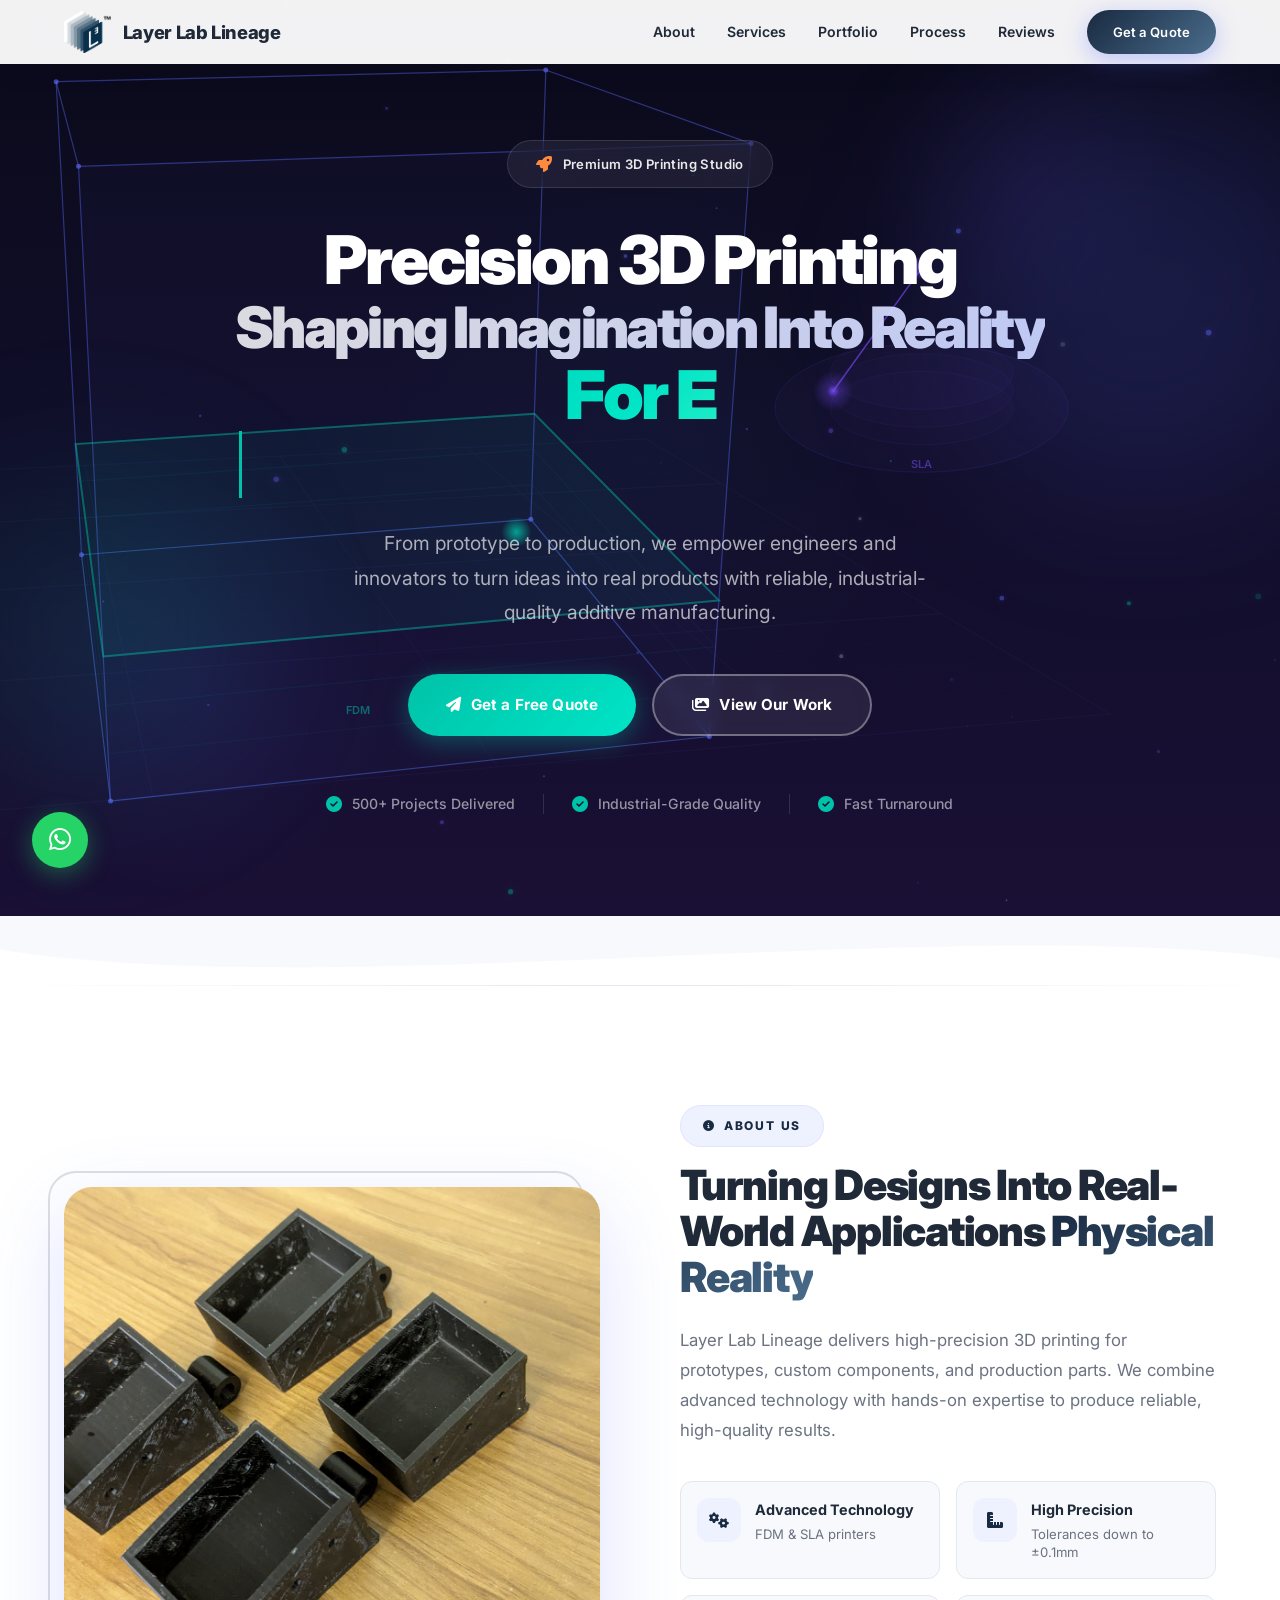
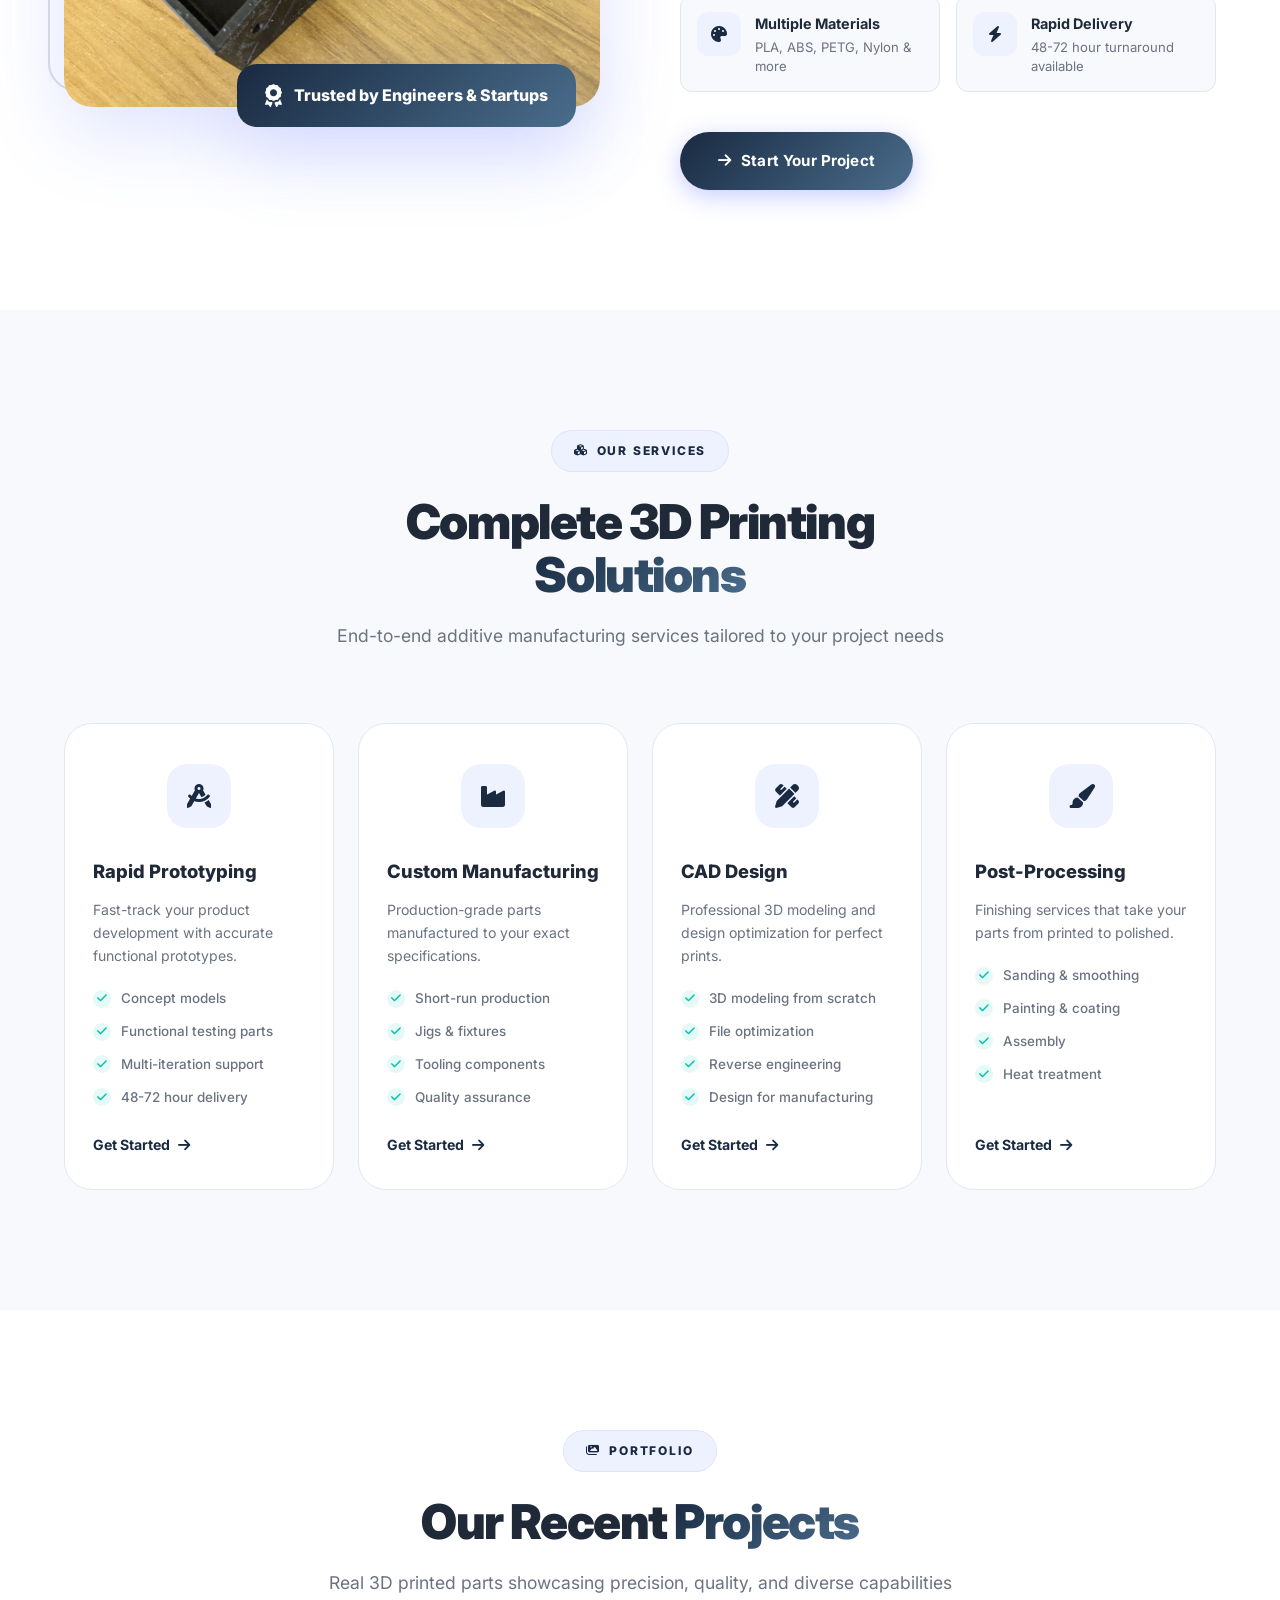
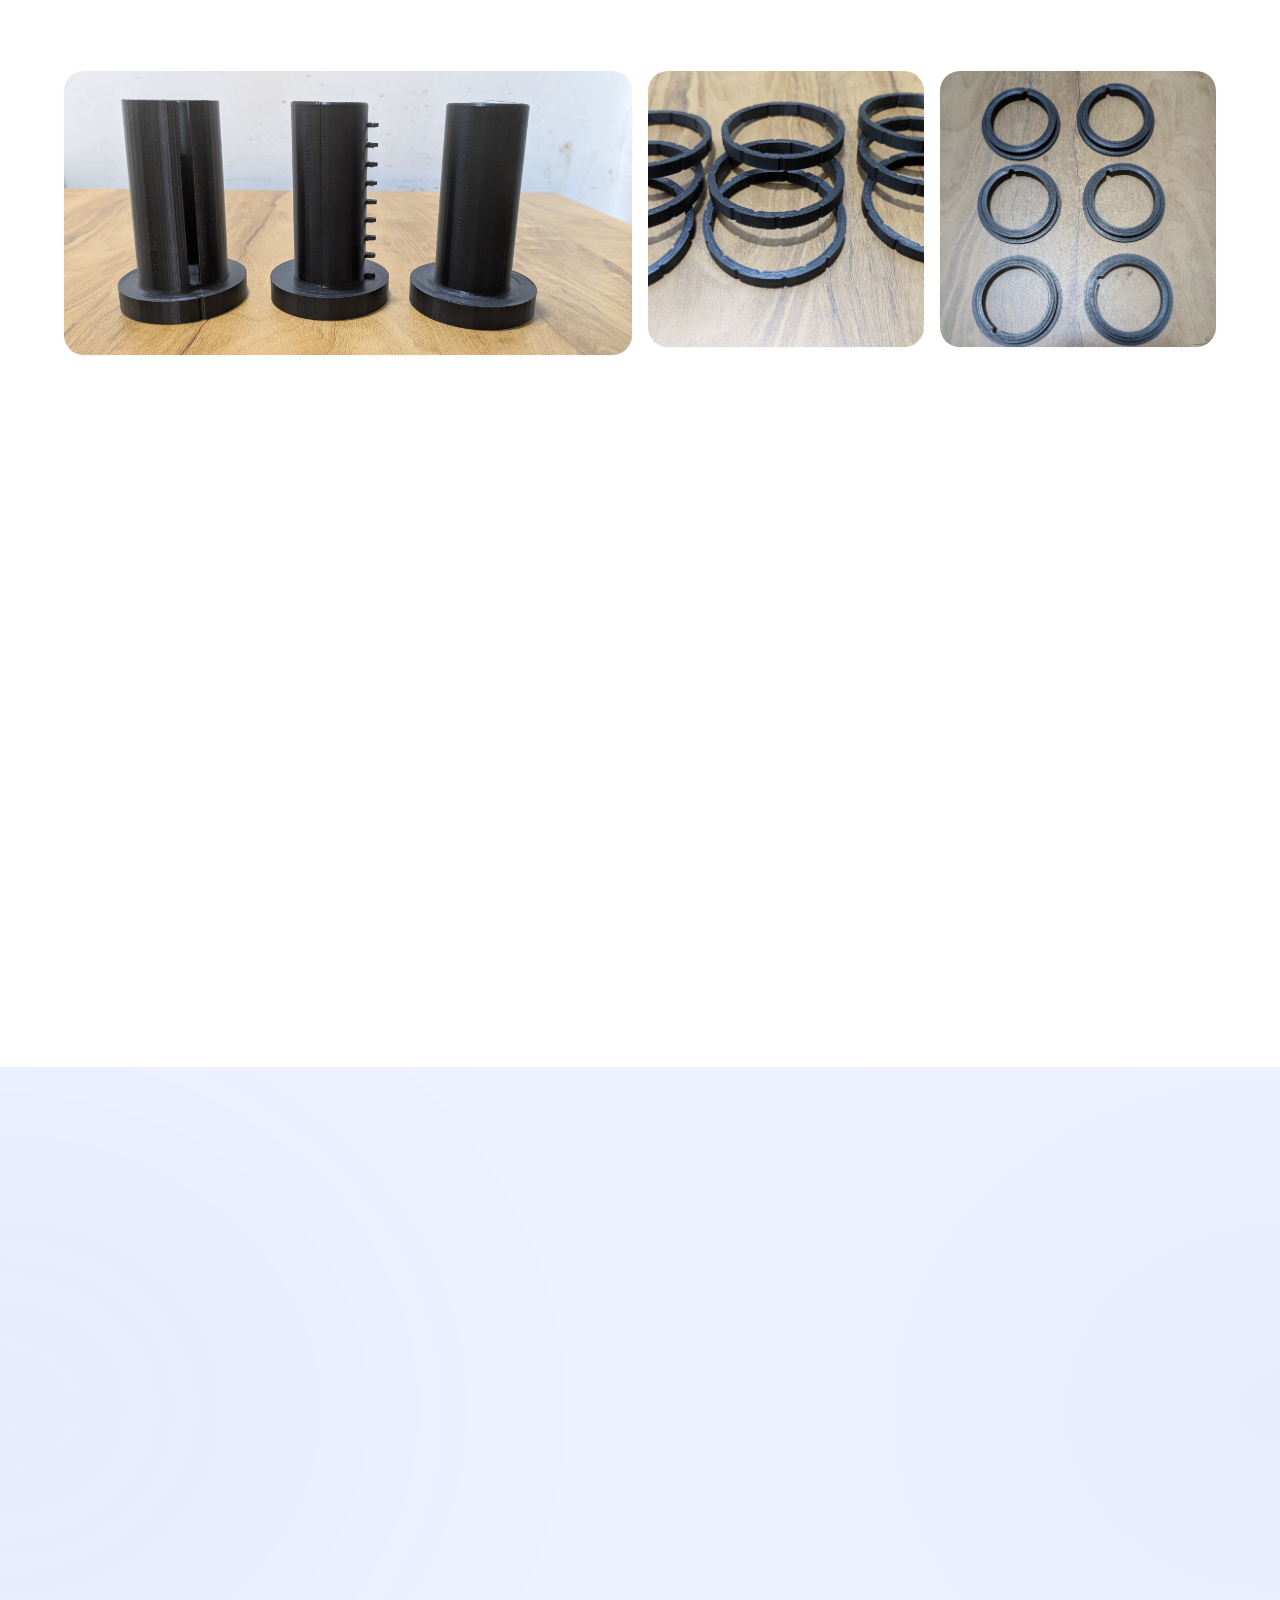
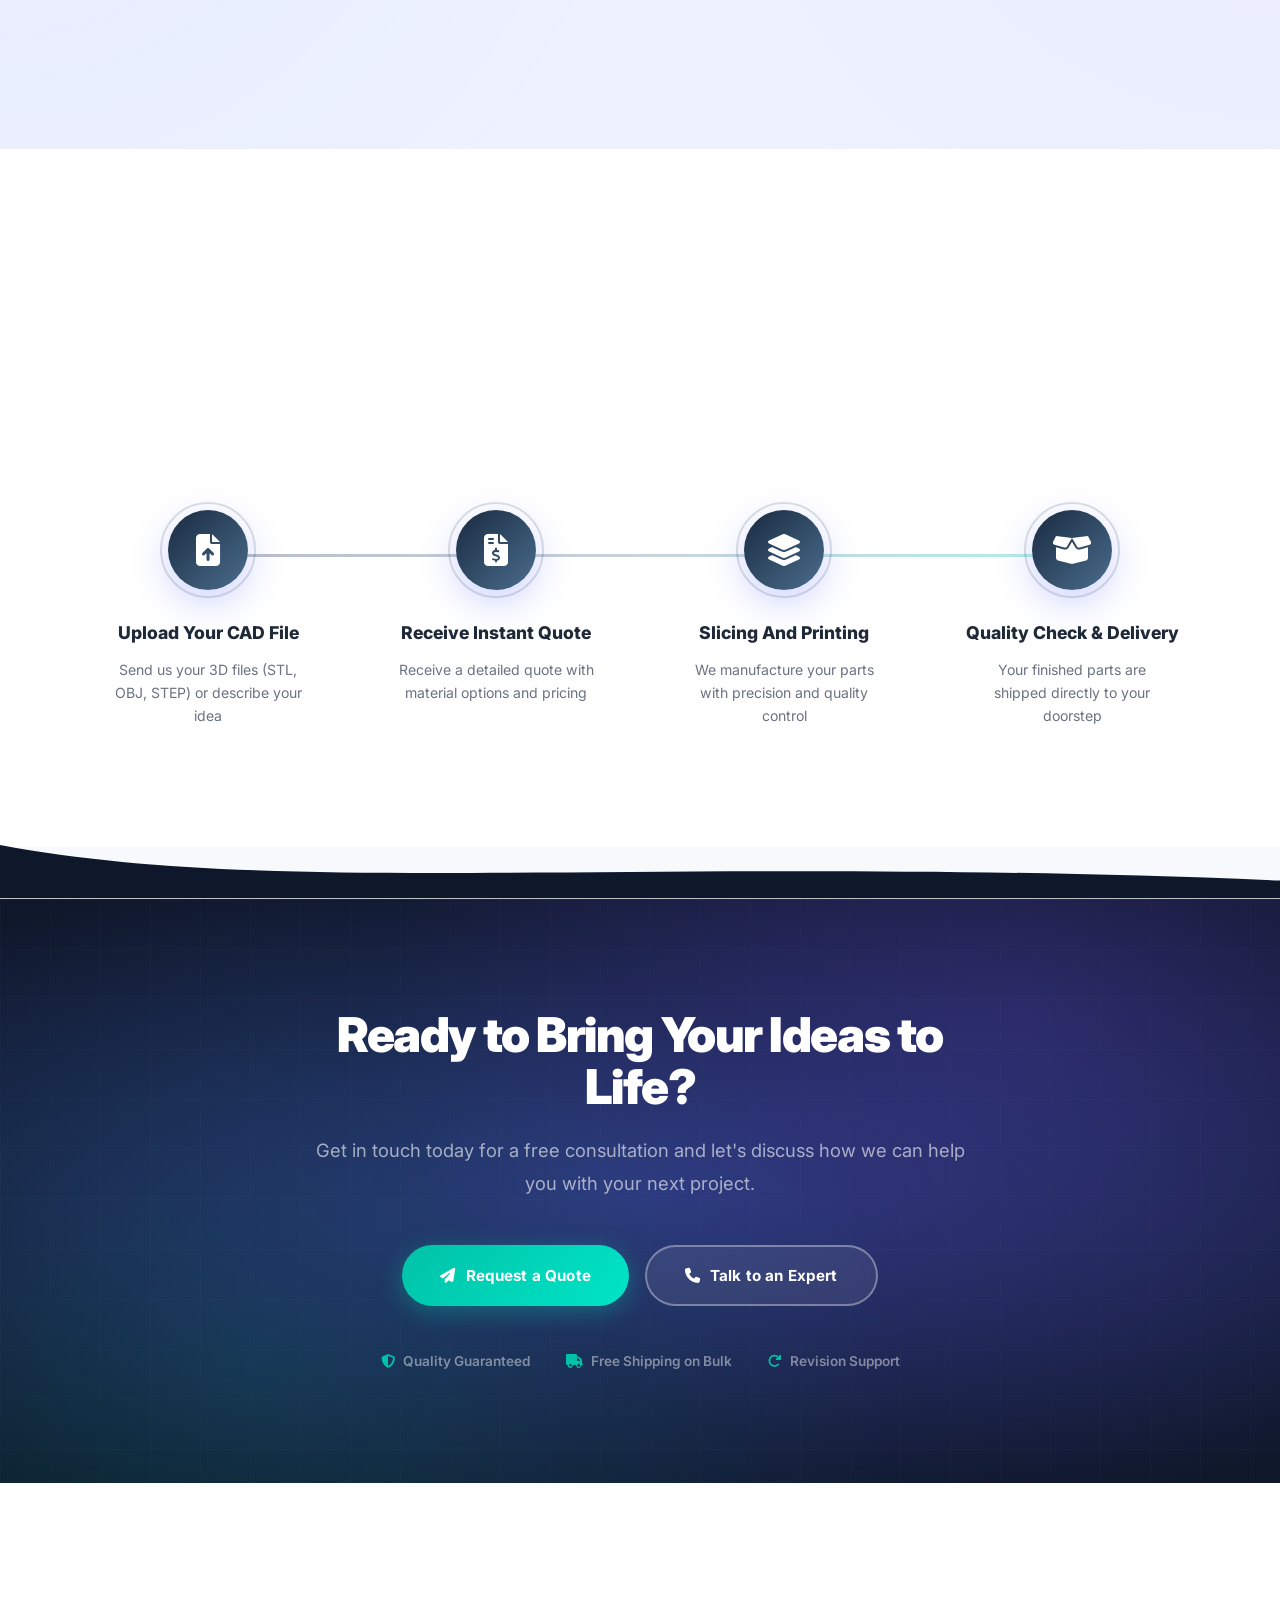
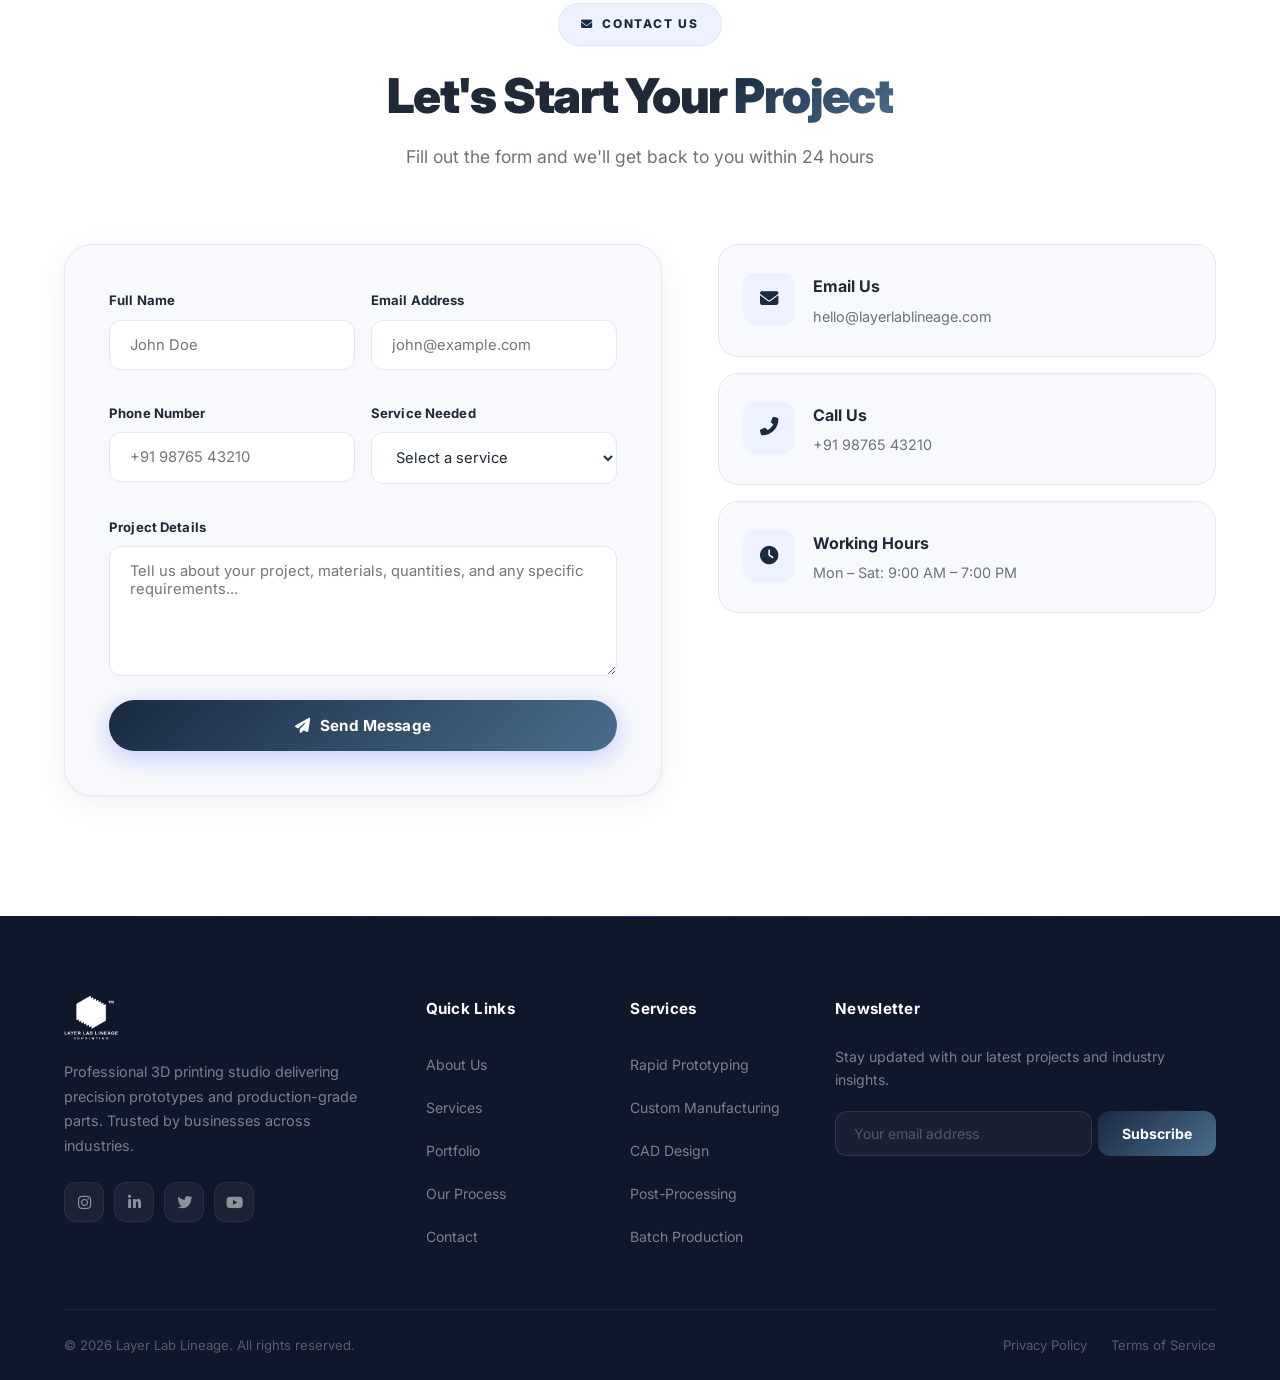
==== commit 0395833d: "changes added" ====
--- a/index.html
+++ b/index.html
@@ -60,8 +60,7 @@
           <span class="hero-line-2">Shaping Imagination Into Reality</span>
           <span class="typed-text" id="typedText">For Every Industry</span><span class="typed-cursor"></span>
         </h1>
-        <p class="hero-description">From rapid prototyping to production-grade parts — we bring your ideas to life with
-          cutting-edge additive manufacturing technology and expert craftsmanship.</p>
+        <p class="hero-description">From prototype to production, we empower engineers and innovators to turn ideas into real products with reliable, industrial-quality additive manufacturing.</p>
         <div class="hero-buttons">
           <a href="#contact" class="btn btn-accent">
             <i class="fas fa-paper-plane"></i> Get a Free Quote
@@ -99,9 +98,13 @@
     <div class="container">
       <div class="about-grid">
         <div class="about-image reveal-left">
-          <img src="images/PXL_20260304_094441321.jpg.jpeg" alt="3D Printed Precision Parts">
+          <div class="carousel-container">
+            <img src="images/PXL_20260304_094441321.jpg.jpeg" alt="3D Printed Precision Parts" class="carousel-slide active">
+            <img src="images/IMG-20251205-WA0059.jpg.jpeg" alt="3D Printed Parts 2" class="carousel-slide">
+            <img src="images/PXL_20260304_094715764.jpg.jpeg" alt="3D Printed Parts 3" class="carousel-slide">
+          </div>
           <div class="about-image-badge">
-            <i class="fas fa-award"></i> Trusted by 100+ Clients
+            <i class="fas fa-award"></i> Trusted by Engineers & Startups
           </div>
         </div>
         <div class="about-content reveal-right">
--- a/index.css
+++ b/index.css
@@ -2,10 +2,10 @@
 @import url('https://fonts.googleapis.com/css2?family=Inter:wght@300;400;500;600;700;800;900&display=swap');
 
 :root {
-  --primary: #5B6CFF;
-  --primary-dark: #4A58D9;
-  --primary-light: #8B96FF;
-  --secondary: #7C4DFF;
+  --primary: #192A41;
+  --primary-dark: #0F1A2A;
+  --primary-light: #2A4060;
+  --secondary: #4A6D8C;
   --accent: #00C2A8;
   --accent-light: #00E5C7;
   --highlight: #FF8A3D;
@@ -373,6 +373,7 @@
   padding: 11px 26px !important;
   font-size: 0.82rem !important;
   border-radius: var(--radius-xl) !important;
+  color: #ffffff !important;
 }
 
 .nav-toggle {
@@ -592,12 +593,30 @@
   position: relative;
 }
 
-.about-image img {
+.about-image .carousel-container {
+  position: relative;
   width: 100%;
   height: 520px;
-  object-fit: cover;
   border-radius: var(--radius-lg);
   box-shadow: var(--shadow-elevated);
+  overflow: hidden;
+}
+
+.about-image .carousel-slide {
+  position: absolute;
+  top: 0;
+  left: 0;
+  width: 100%;
+  height: 100%;
+  object-fit: cover;
+  opacity: 0;
+  transition: opacity 1s ease-in-out, transform 1.5s ease-in-out;
+  transform: scale(1.05);
+}
+
+.about-image .carousel-slide.active {
+  opacity: 1;
+  transform: scale(1);
 }
 
 /* Decorative frame */
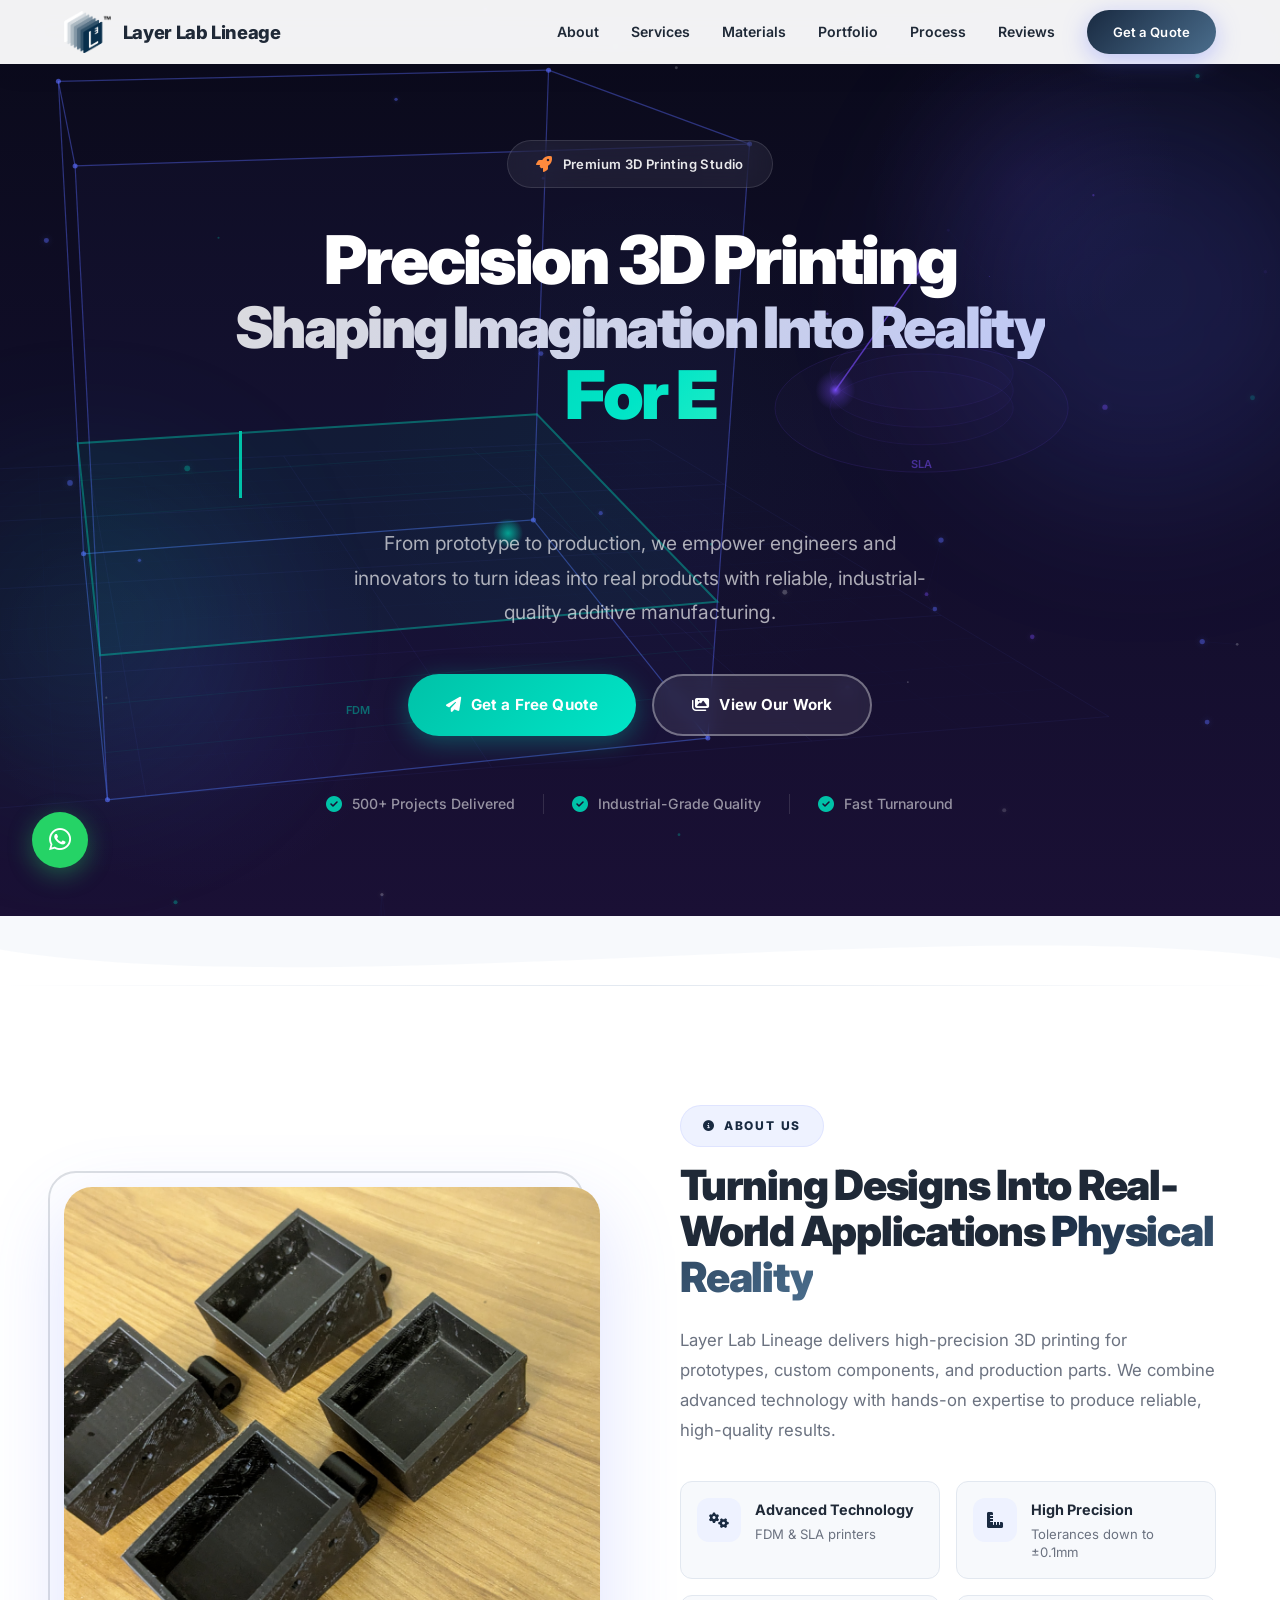
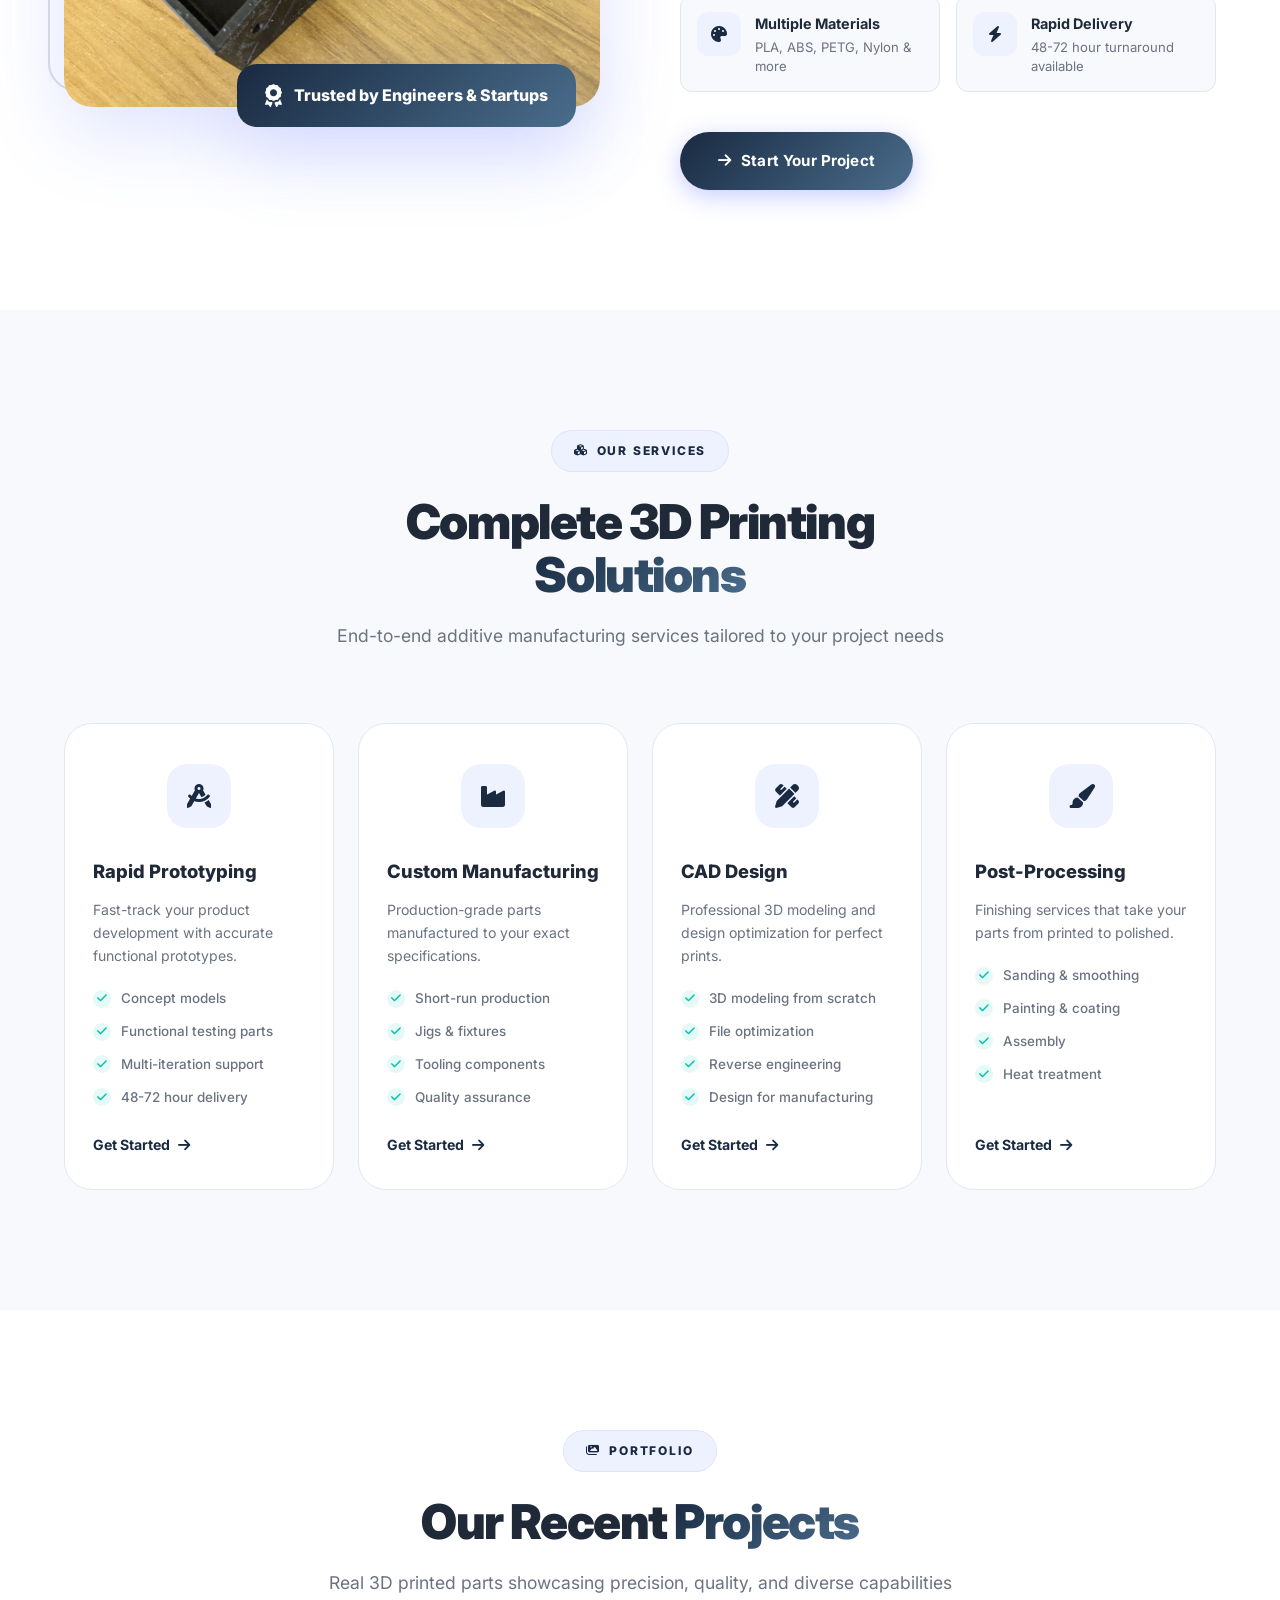
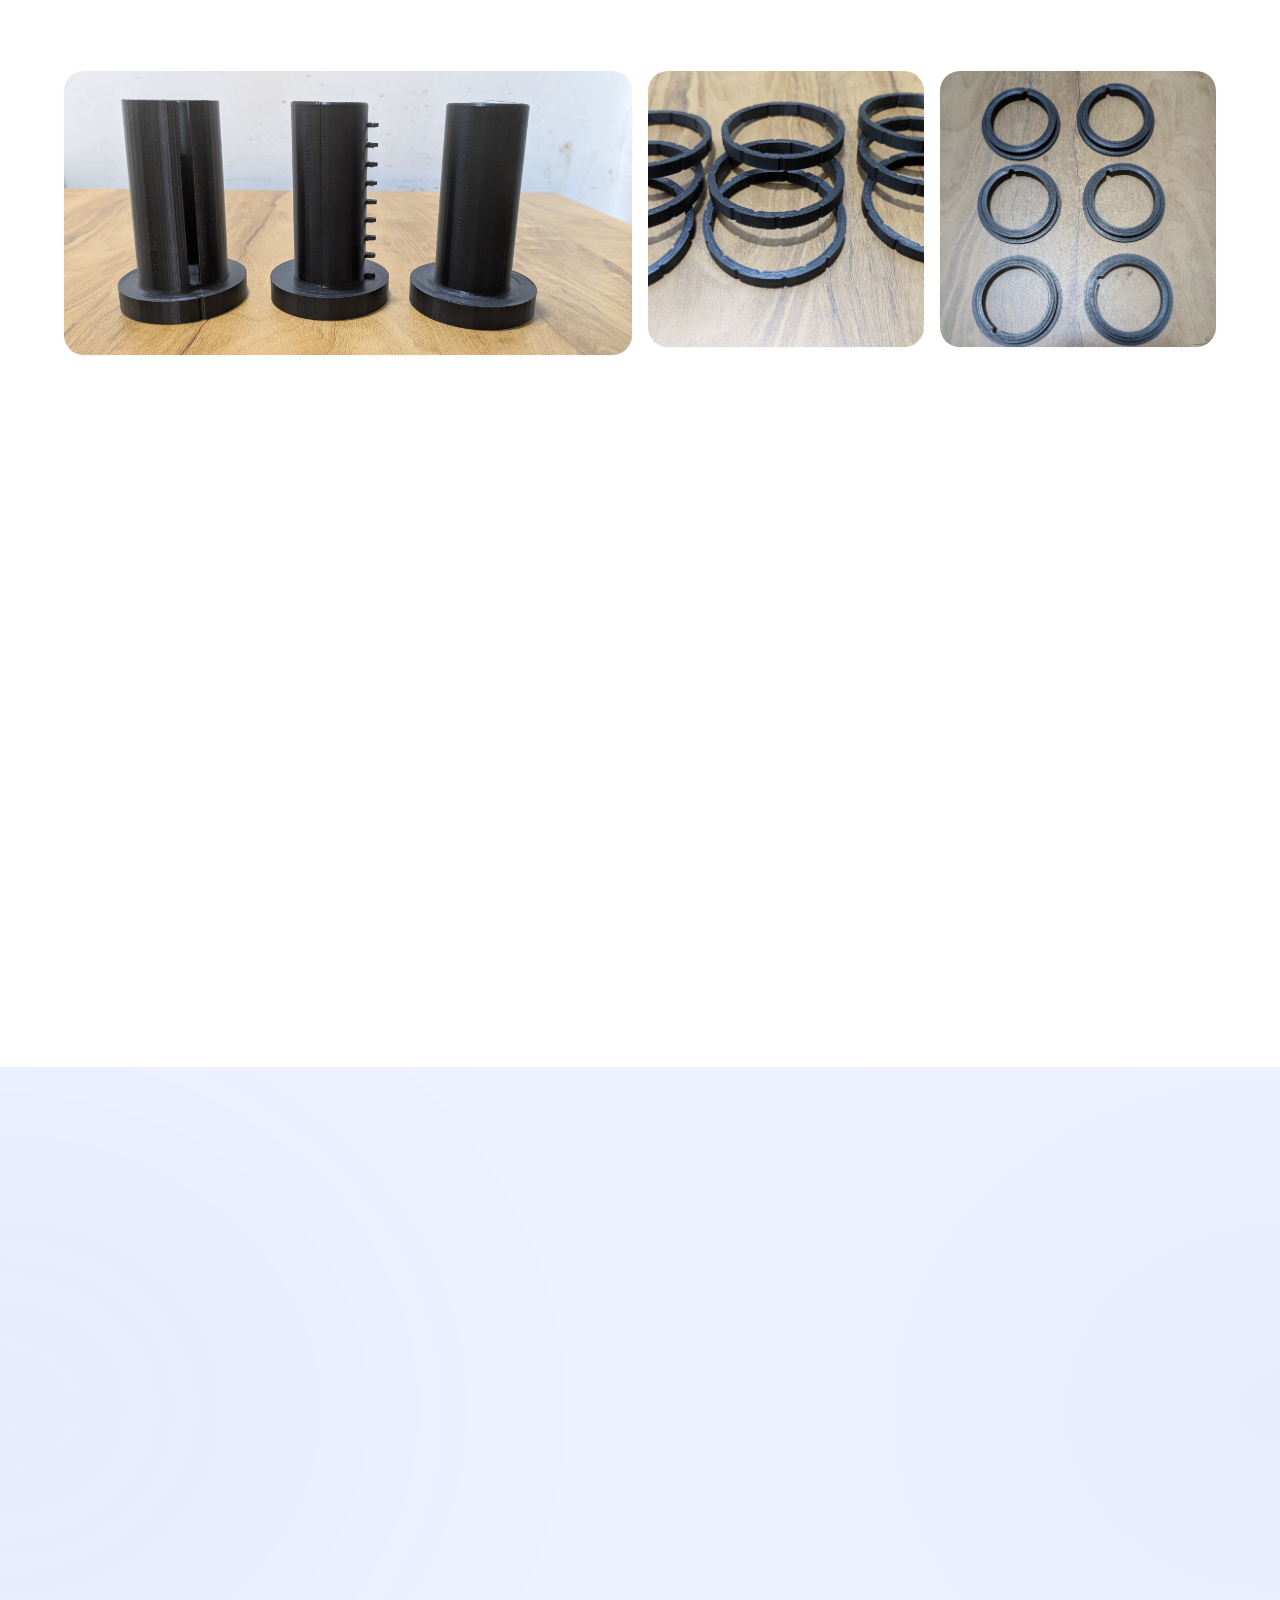
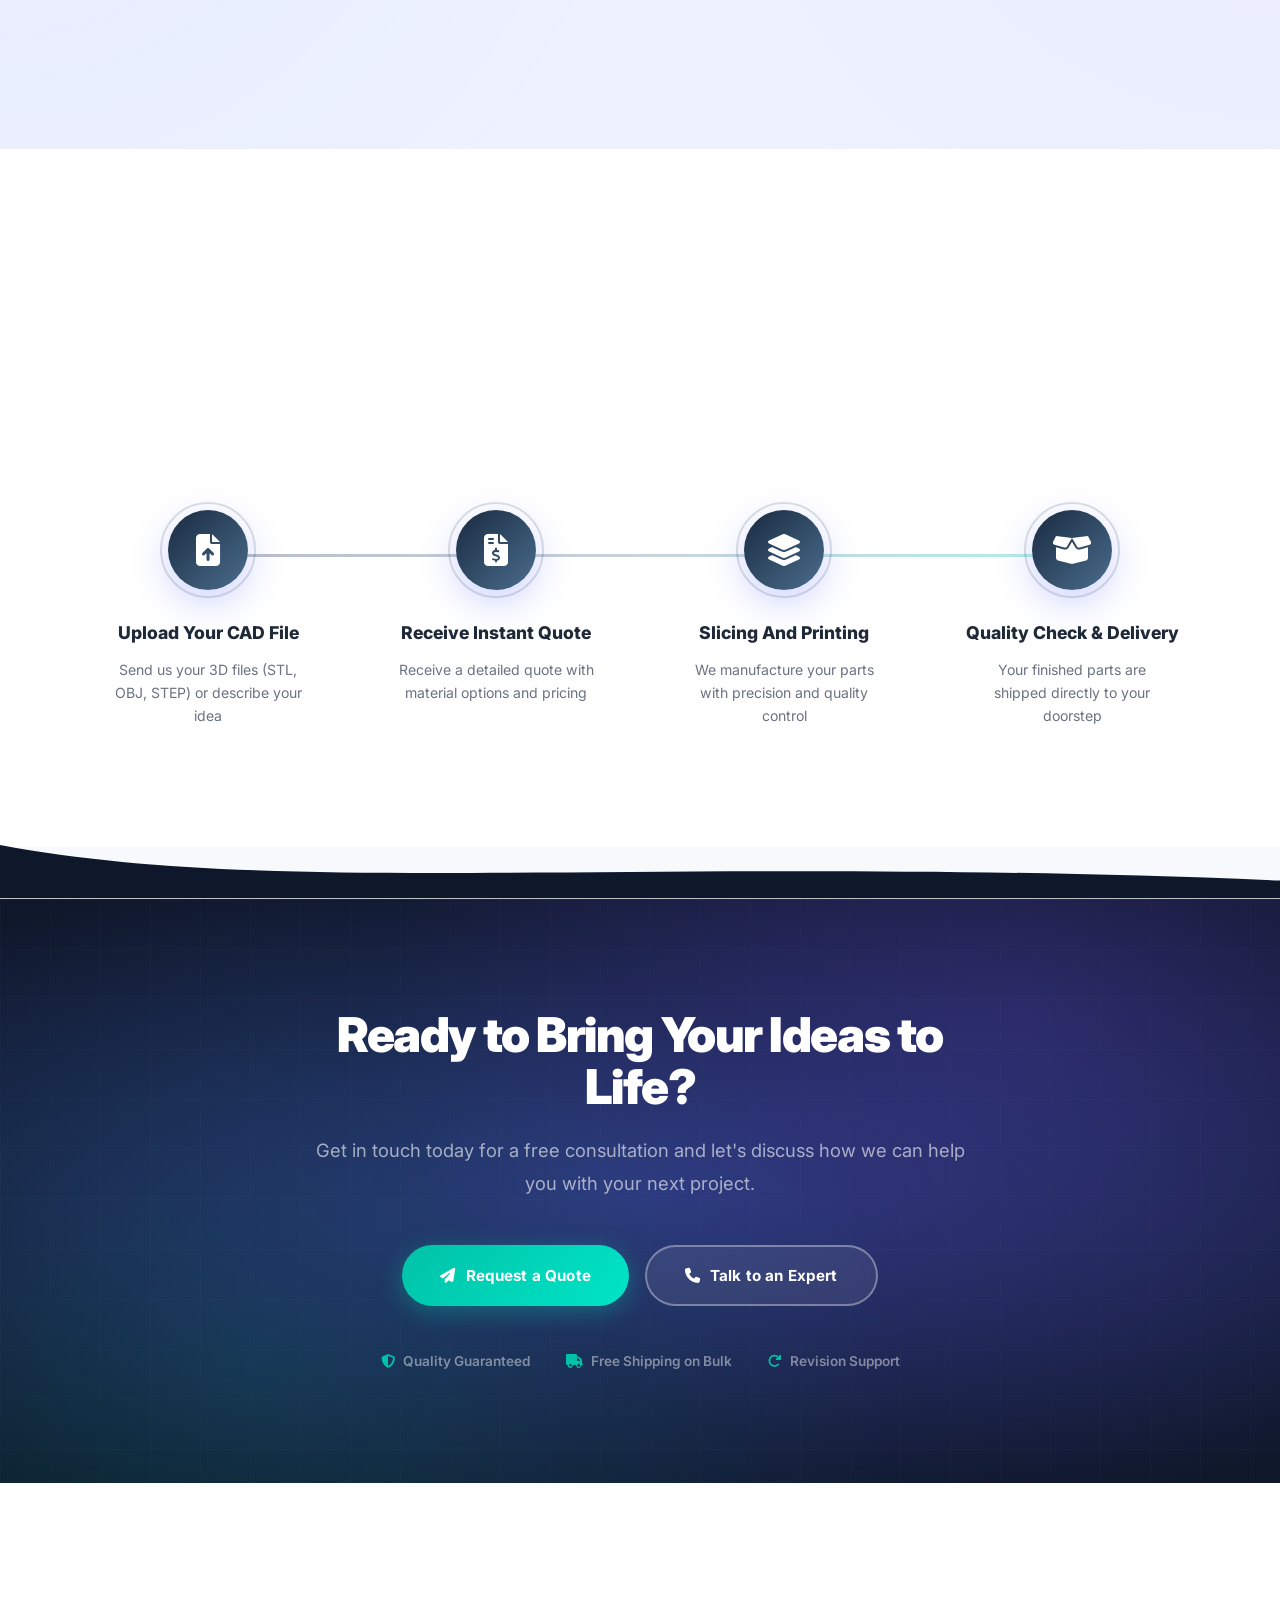
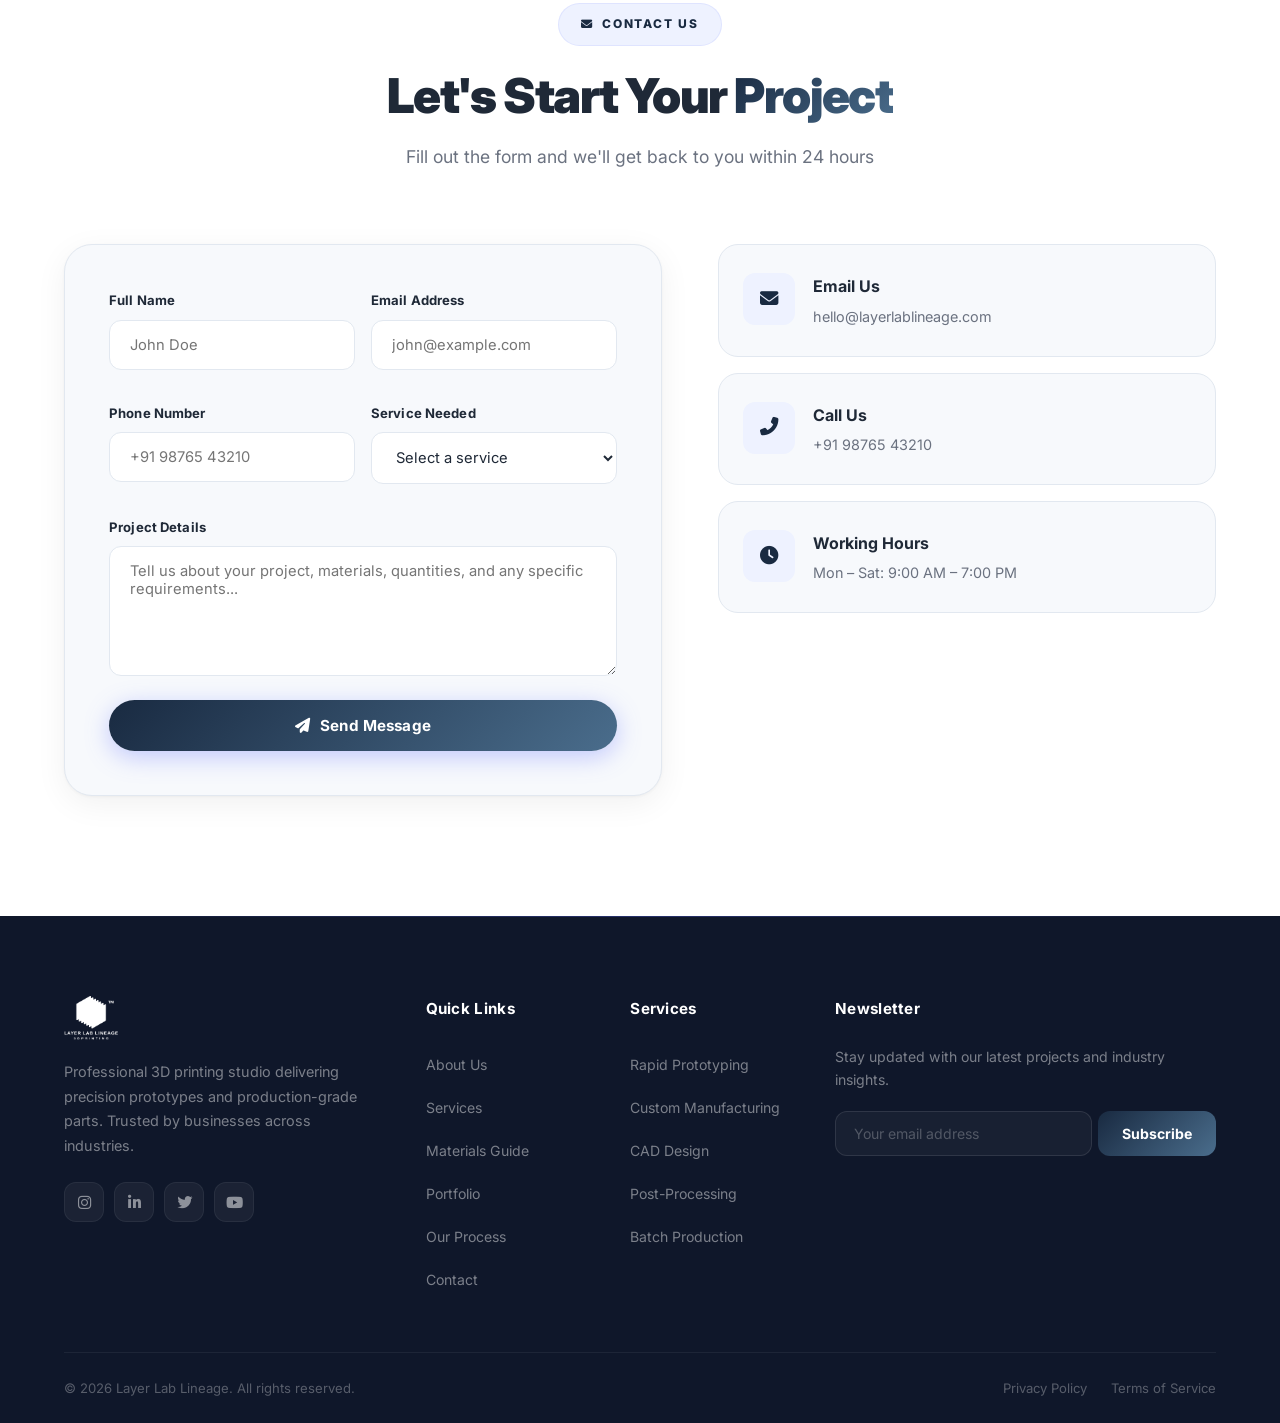
==== commit 70da1cc7: "new section added" ====
--- a/index.html
+++ b/index.html
@@ -31,9 +31,10 @@
         <span>Layer Lab Lineage</span>
       </a>
       <div class="nav-links" id="navLinks">
-        <a href="#about">About</a>
-        <a href="#services">Services</a>
-        <a href="#portfolio">Portfolio</a>
+        <a href="index.html#about">About</a>
+        <a href="services.html">Services</a>
+        <a href="materials.html">Materials</a>
+        <a href="index.html#portfolio">Portfolio</a>
         <a href="#process">Process</a>
         <a href="#testimonials">Reviews</a>
         <a href="#contact" class="btn btn-primary nav-cta">Get a Quote</a>
@@ -567,7 +568,8 @@
           <h4>Quick Links</h4>
           <ul>
             <li><a href="#about">About Us</a></li>
-            <li><a href="#services">Services</a></li>
+            <li><a href="services.html">Services</a></li>
+            <li><a href="materials.html">Materials Guide</a></li>
             <li><a href="#portfolio">Portfolio</a></li>
             <li><a href="#process">Our Process</a></li>
             <li><a href="#contact">Contact</a></li>
@@ -576,11 +578,11 @@
         <div class="footer-col">
           <h4>Services</h4>
           <ul>
-            <li><a href="#services">Rapid Prototyping</a></li>
-            <li><a href="#services">Custom Manufacturing</a></li>
-            <li><a href="#services">CAD Design</a></li>
-            <li><a href="#services">Post-Processing</a></li>
-            <li><a href="#services">Batch Production</a></li>
+            <li><a href="services.html">Rapid Prototyping</a></li>
+            <li><a href="services.html">Custom Manufacturing</a></li>
+            <li><a href="services.html">CAD Design</a></li>
+            <li><a href="services.html">Post-Processing</a></li>
+            <li><a href="services.html">Batch Production</a></li>
           </ul>
         </div>
         <div class="footer-col footer-newsletter">
--- a/index.css
+++ b/index.css
@@ -2127,4 +2127,349 @@
   z-index: 1001;
   transition: width 0.1s linear;
   border-radius: 0 3px 3px 0;
+}
+
+/* ===== DETAILED SERVICES ===== */
+.detailed-services {
+  padding: var(--section-py) 0;
+  background: var(--bg);
+}
+.detailed-services-list {
+  display: flex;
+  flex-direction: column;
+  gap: 24px;
+}
+.detailed-service-item {
+  background: var(--card);
+  border-radius: var(--radius-lg);
+  padding: 28px 36px;
+  border: 1px solid var(--border);
+  box-shadow: var(--shadow-sm);
+  transition: var(--transition);
+  display: flex;
+  gap: 28px;
+  align-items: center;
+  position: relative;
+  overflow: hidden;
+}
+.detailed-service-item::before {
+  content: '';
+  position: absolute;
+  top: 0;
+  left: 0;
+  width: 4px;
+  height: 100%;
+  background: var(--gradient-primary);
+  transform: scaleY(0);
+  transform-origin: top;
+  transition: transform 0.5s cubic-bezier(0.16, 1, 0.3, 1);
+}
+.detailed-service-item:hover::before {
+  transform: scaleY(1);
+}
+.detailed-service-item:hover {
+  transform: translateY(-5px);
+  box-shadow: var(--shadow-card-hover);
+  border-color: rgba(91, 108, 255, 0.15);
+}
+.detailed-service-icon {
+  width: 72px;
+  height: 72px;
+  border-radius: var(--radius-lg);
+  background: var(--gradient-primary);
+  color: #fff;
+  display: flex;
+  align-items: center;
+  justify-content: center;
+  font-size: 1.8rem;
+  flex-shrink: 0;
+  box-shadow: 0 10px 30px rgba(91, 108, 255, 0.2);
+  transition: var(--transition);
+}
+.detailed-service-item:hover .detailed-service-icon {
+  transform: scale(1.05) rotate(5deg);
+}
+.detailed-service-content {
+  flex-grow: 1;
+}
+.detailed-service-content h3 {
+  font-size: 1.5rem;
+  font-weight: 800;
+  margin-bottom: 6px;
+  color: var(--text);
+}
+.detailed-service-content h4 {
+  font-size: 1rem;
+  color: var(--primary);
+  margin-bottom: 10px;
+  font-weight: 600;
+}
+.detailed-service-content p {
+  color: var(--text-secondary);
+  font-size: 0.95rem;
+  line-height: 1.7;
+  margin-bottom: 16px;
+}
+.detailed-service-features {
+  display: grid;
+  grid-template-columns: repeat(auto-fit, minmax(200px, 1fr));
+  gap: 12px;
+  margin-bottom: 18px;
+}
+.detailed-service-features li {
+  display: flex;
+  align-items: center;
+  gap: 10px;
+  font-size: 0.95rem;
+  color: var(--text);
+  font-weight: 500;
+}
+.detailed-service-features li i {
+  color: var(--accent);
+  background: rgba(0, 194, 168, 0.1);
+  width: 24px;
+  height: 24px;
+  border-radius: 50%;
+  display: flex;
+  align-items: center;
+  justify-content: center;
+  font-size: 0.8rem;
+}
+@media (max-width: 992px) {
+  .detailed-service-item {
+    flex-direction: column;
+    padding: 32px;
+    gap: 24px;
+    align-items: flex-start;
+  }
+}
+
+/* ===== MATERIALS PAGE ===== */
+.material-selector {
+  background: var(--card);
+  border-radius: var(--radius-lg);
+  padding: 40px;
+  box-shadow: var(--shadow-sm);
+  border: 1px solid var(--border);
+  margin-top: -60px;
+  position: relative;
+  z-index: 10;
+}
+.material-filters {
+  display: flex;
+  gap: 16px;
+  flex-wrap: wrap;
+  justify-content: center;
+  margin-bottom: 30px;
+}
+.filter-btn {
+  padding: 12px 24px;
+  border-radius: var(--radius-xl);
+  border: 1px solid var(--border);
+  background: var(--bg);
+  font-family: var(--font);
+  font-weight: 600;
+  font-size: 0.95rem;
+  color: var(--text-secondary);
+  cursor: pointer;
+  transition: var(--transition);
+}
+.filter-btn:hover, .filter-btn.active {
+  background: var(--primary);
+  color: #fff;
+  border-color: var(--primary);
+  box-shadow: 0 4px 12px rgba(91, 108, 255, 0.2);
+}
+.selector-output {
+  text-align: center;
+  padding: 24px;
+  background: var(--bg-soft);
+  border-radius: var(--radius-md);
+  font-size: 1.2rem;
+  font-weight: 700;
+  color: var(--primary);
+  border: 1px dashed rgba(91, 108, 255, 0.3);
+  transition: var(--transition);
+}
+
+.comparison-table-wrapper {
+  overflow-x: auto;
+  border-radius: var(--radius-lg);
+  box-shadow: var(--shadow-sm);
+  border: 1px solid var(--border);
+  background: var(--card);
+}
+.comparison-table {
+  width: 100%;
+  border-collapse: collapse;
+  min-width: 800px;
+}
+.comparison-table th, .comparison-table td {
+  padding: 20px 24px;
+  text-align: left;
+  border-bottom: 1px solid var(--border);
+}
+.comparison-table th {
+  background: var(--bg-soft);
+  font-weight: 800;
+  color: var(--text);
+  font-size: 0.9rem;
+  text-transform: uppercase;
+  letter-spacing: 0.05em;
+}
+.comparison-table tr:hover td {
+  background: rgba(91, 108, 255, 0.02);
+}
+.badge {
+  display: inline-block;
+  padding: 6px 14px;
+  border-radius: 20px;
+  font-size: 0.8rem;
+  font-weight: 700;
+}
+.badge-low { background: rgba(16, 185, 129, 0.1); color: #059669; }
+.badge-med { background: rgba(245, 158, 11, 0.1); color: #D97706; }
+.badge-high { background: rgba(239, 68, 68, 0.1); color: #DC2626; }
+
+.charts-grid {
+  display: grid;
+  grid-template-columns: 1fr 1fr;
+  gap: 32px;
+}
+.chart-card {
+  background: var(--card);
+  padding: 36px;
+  border-radius: var(--radius-lg);
+  box-shadow: var(--shadow-sm);
+  border: 1px solid var(--border);
+}
+.chart-card h3 {
+  font-size: 1.4rem;
+  margin-bottom: 24px;
+}
+
+.material-cards-grid {
+  display: grid;
+  grid-template-columns: repeat(auto-fit, minmax(320px, 1fr));
+  gap: 32px;
+}
+.mat-card {
+  background: var(--card);
+  border-radius: var(--radius-lg);
+  padding: 36px;
+  border: 1px solid var(--border);
+  box-shadow: var(--shadow-sm);
+  transition: var(--transition);
+  position: relative;
+  overflow: hidden;
+}
+.mat-card:hover {
+  transform: translateY(-8px);
+  box-shadow: var(--shadow-card-hover);
+  border-color: rgba(91, 108, 255, 0.2);
+}
+.mat-card-header {
+  display: flex;
+  justify-content: space-between;
+  align-items: center;
+  margin-bottom: 8px;
+}
+.mat-card h3 {
+  font-size: 1.6rem;
+  font-weight: 800;
+}
+.mat-icon {
+  width: 48px;
+  height: 48px;
+  background: var(--bg-soft);
+  color: var(--primary);
+  border-radius: 50%;
+  display: flex;
+  align-items: center;
+  justify-content: center;
+  font-size: 1.2rem;
+}
+.mat-card h4 {
+  font-size: 0.95rem;
+  color: var(--primary);
+  margin-bottom: 20px;
+}
+.mat-card p {
+  color: var(--text-secondary);
+  font-size: 0.95rem;
+  line-height: 1.6;
+  margin-bottom: 24px;
+}
+.mat-list-title {
+  font-weight: 700;
+  font-size: 0.9rem;
+  margin-bottom: 12px;
+  color: var(--text);
+  text-transform: uppercase;
+  letter-spacing: 0.05em;
+}
+.mat-list {
+  display: flex;
+  flex-direction: column;
+  gap: 10px;
+  margin-bottom: 24px;
+}
+.mat-list li {
+  font-size: 0.9rem;
+  color: var(--text-secondary);
+  display: flex;
+  align-items: center;
+  gap: 10px;
+}
+.mat-list li.pro i { color: #10B981; }
+.mat-list li.con i { color: #EF4444; }
+
+.examples-grid {
+  display: grid;
+  grid-template-columns: repeat(4, 1fr);
+  gap: 24px;
+}
+.example-card {
+  border-radius: var(--radius-md);
+  overflow: hidden;
+  position: relative;
+  box-shadow: var(--shadow-sm);
+}
+.example-card img {
+  width: 100%;
+  aspect-ratio: 1;
+  object-fit: cover;
+  transition: var(--transition);
+}
+.example-card:hover img {
+  transform: scale(1.05);
+}
+.example-overlay {
+  position: absolute;
+  bottom: 0;
+  left: 0;
+  right: 0;
+  background: linear-gradient(to top, rgba(15,23,42,0.9) 0%, rgba(15,23,42,0.4) 60%, transparent);
+  padding: 24px;
+  color: #fff;
+}
+.example-overlay span {
+  display: inline-block;
+  background: var(--accent);
+  padding: 6px 12px;
+  border-radius: 4px;
+  font-size: 0.75rem;
+  font-weight: 800;
+  margin-bottom: 8px;
+}
+.example-overlay h4 {
+  font-size: 1.1rem;
+  font-weight: 700;
+}
+@media (max-width: 992px) {
+  .charts-grid { grid-template-columns: 1fr; }
+  .examples-grid { grid-template-columns: repeat(2, 1fr); }
+}
+@media (max-width: 768px) {
+  .examples-grid { grid-template-columns: 1fr; }
 }
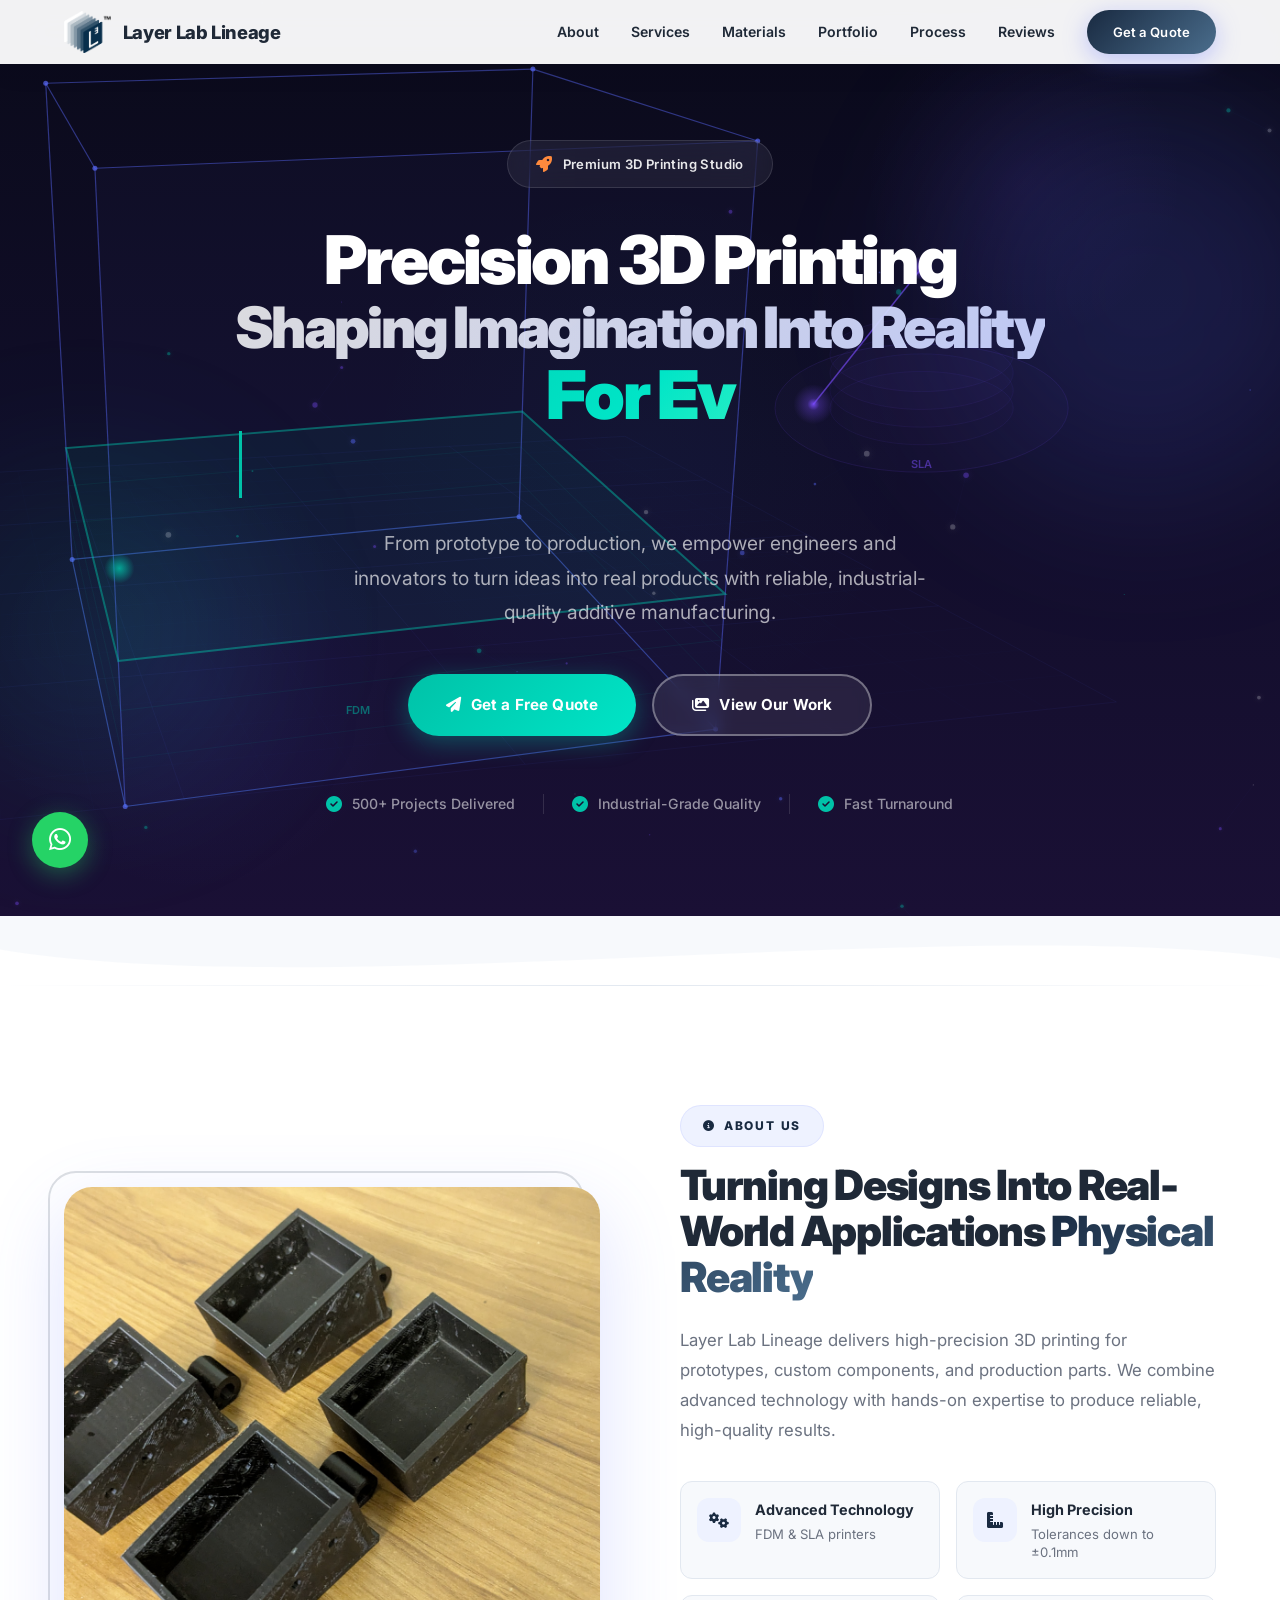
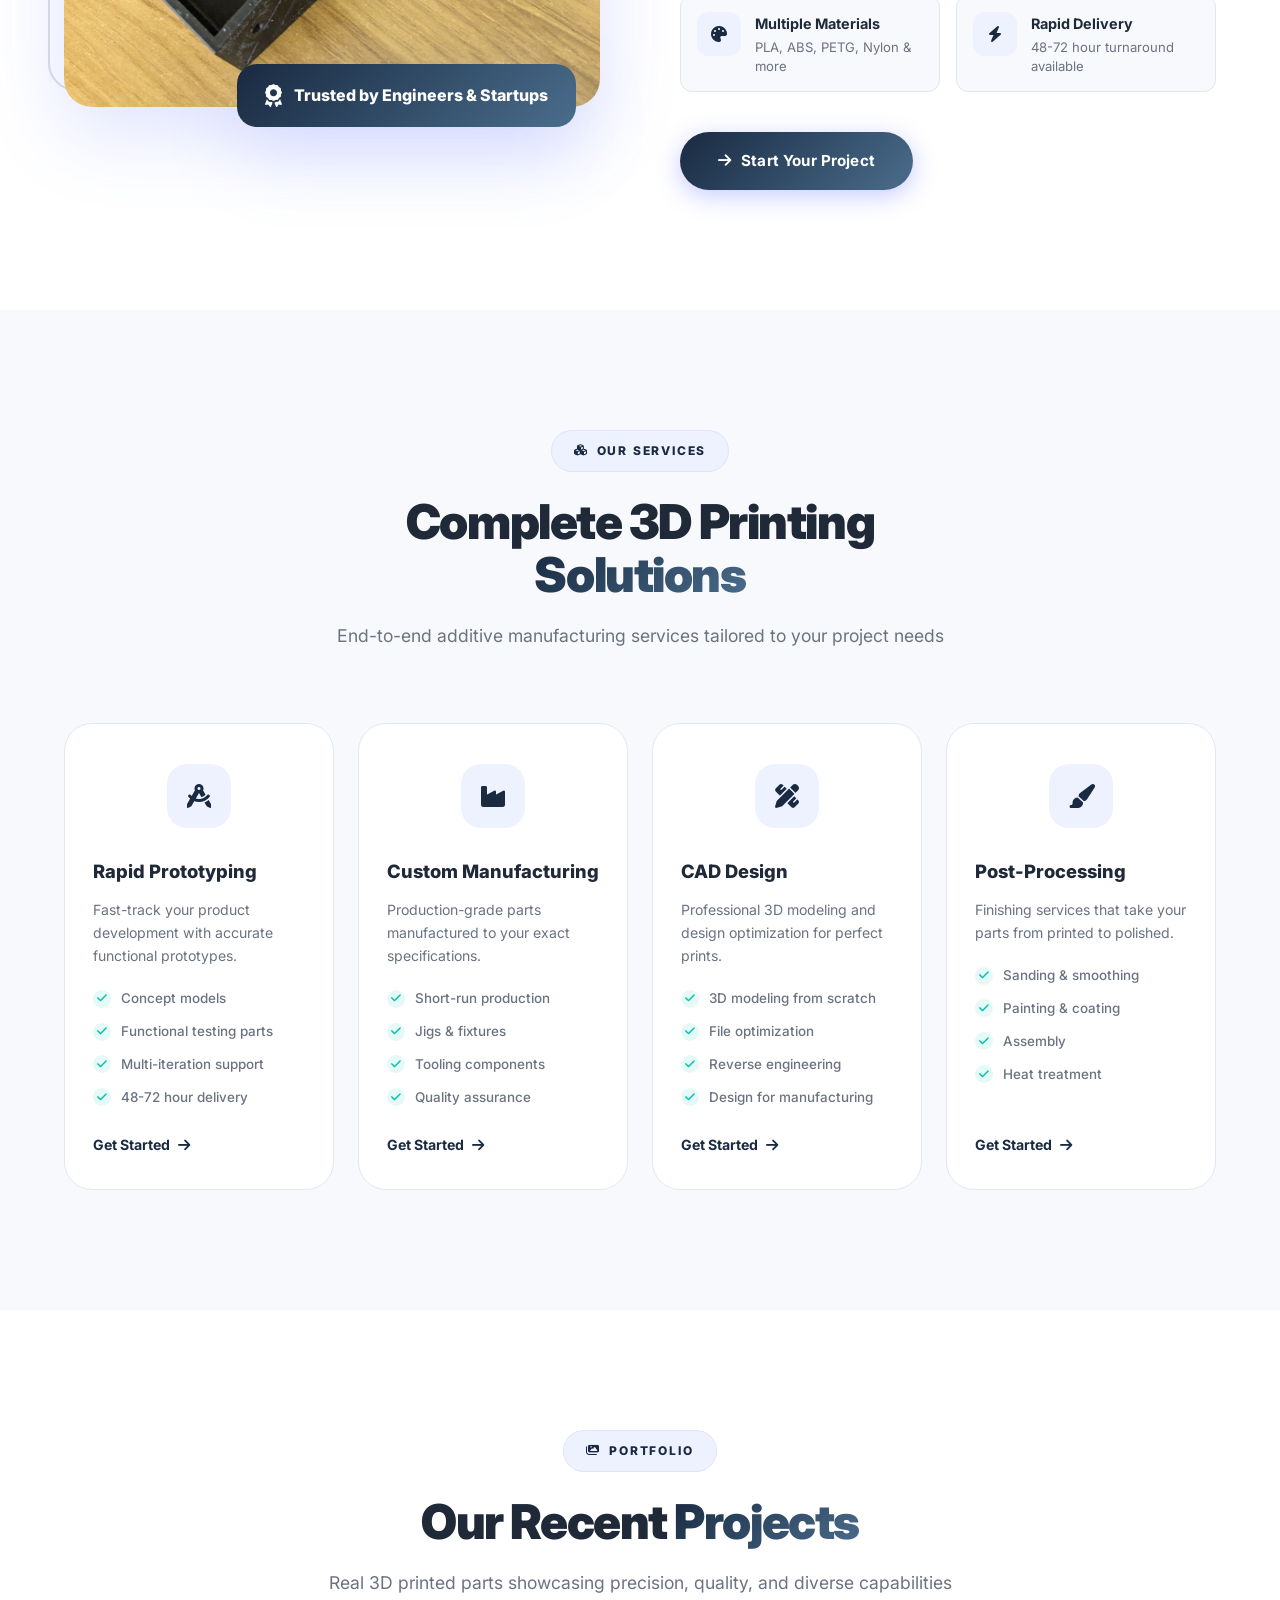
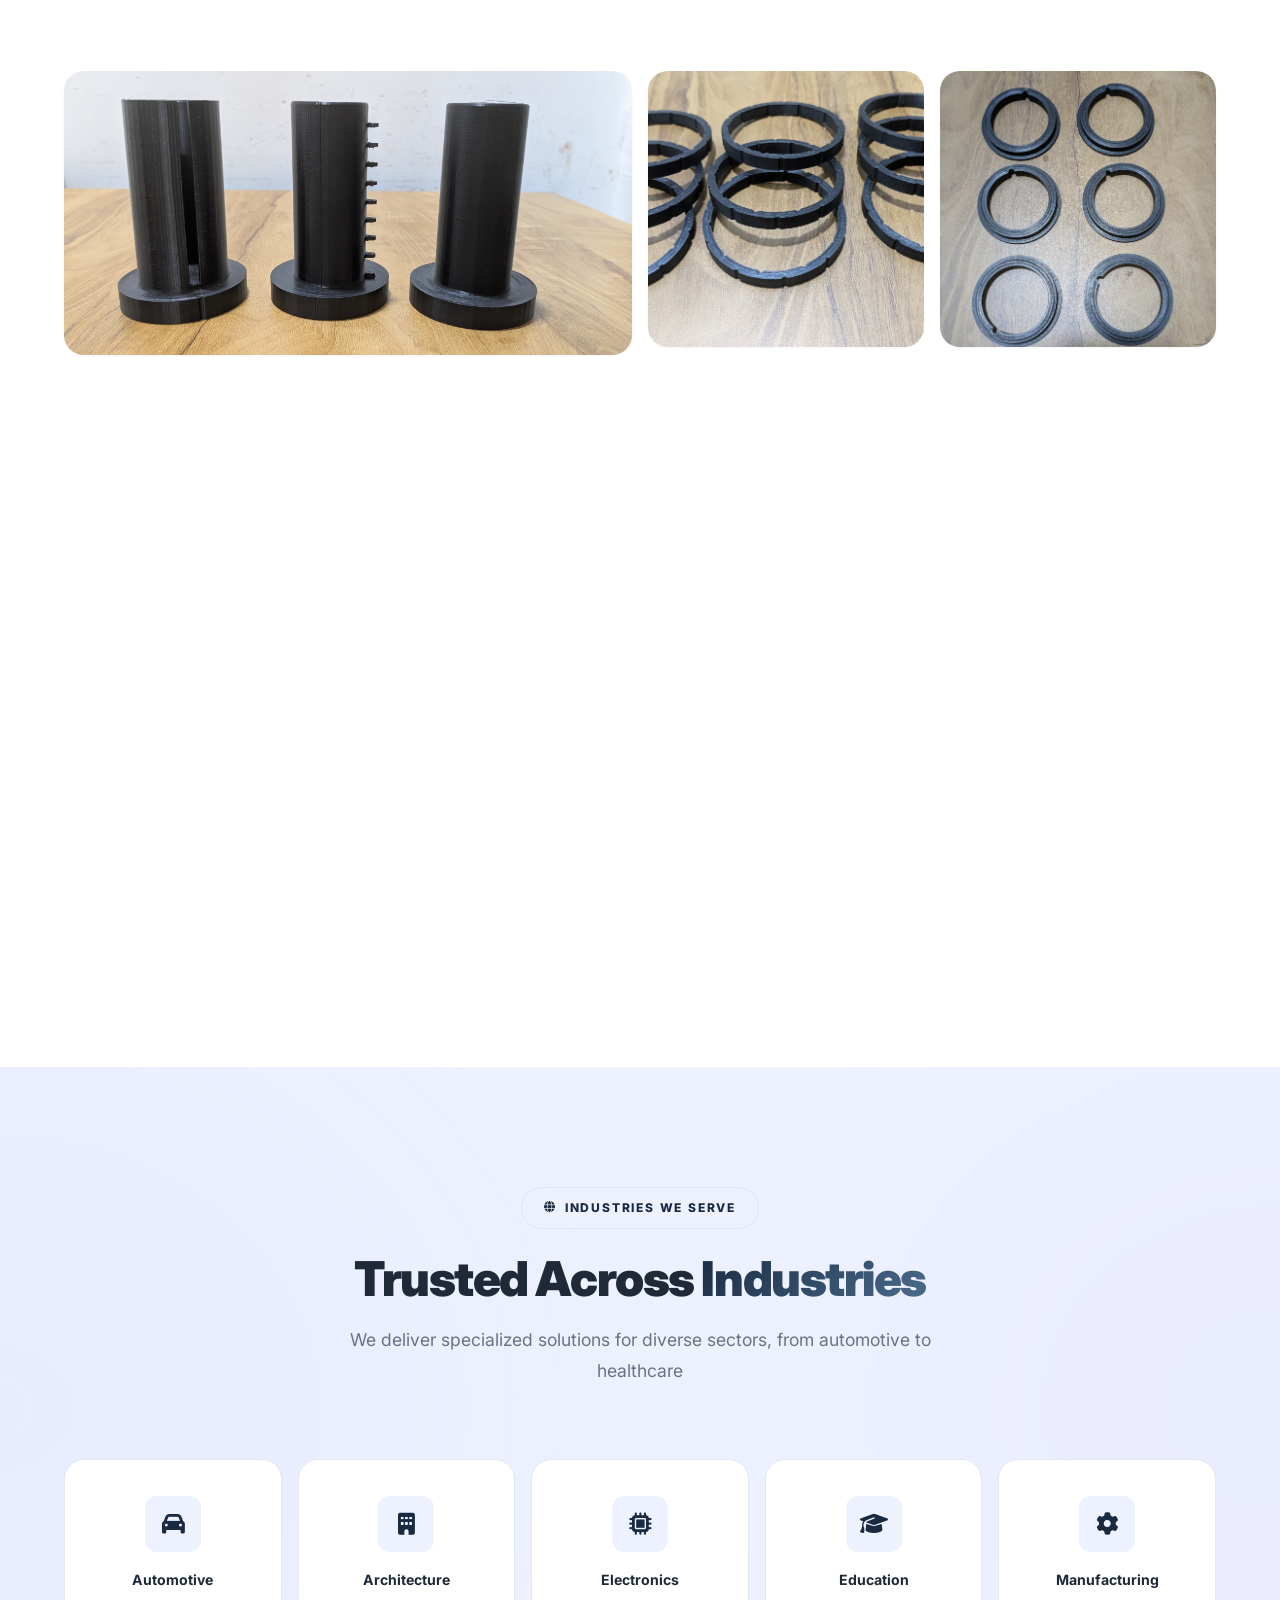
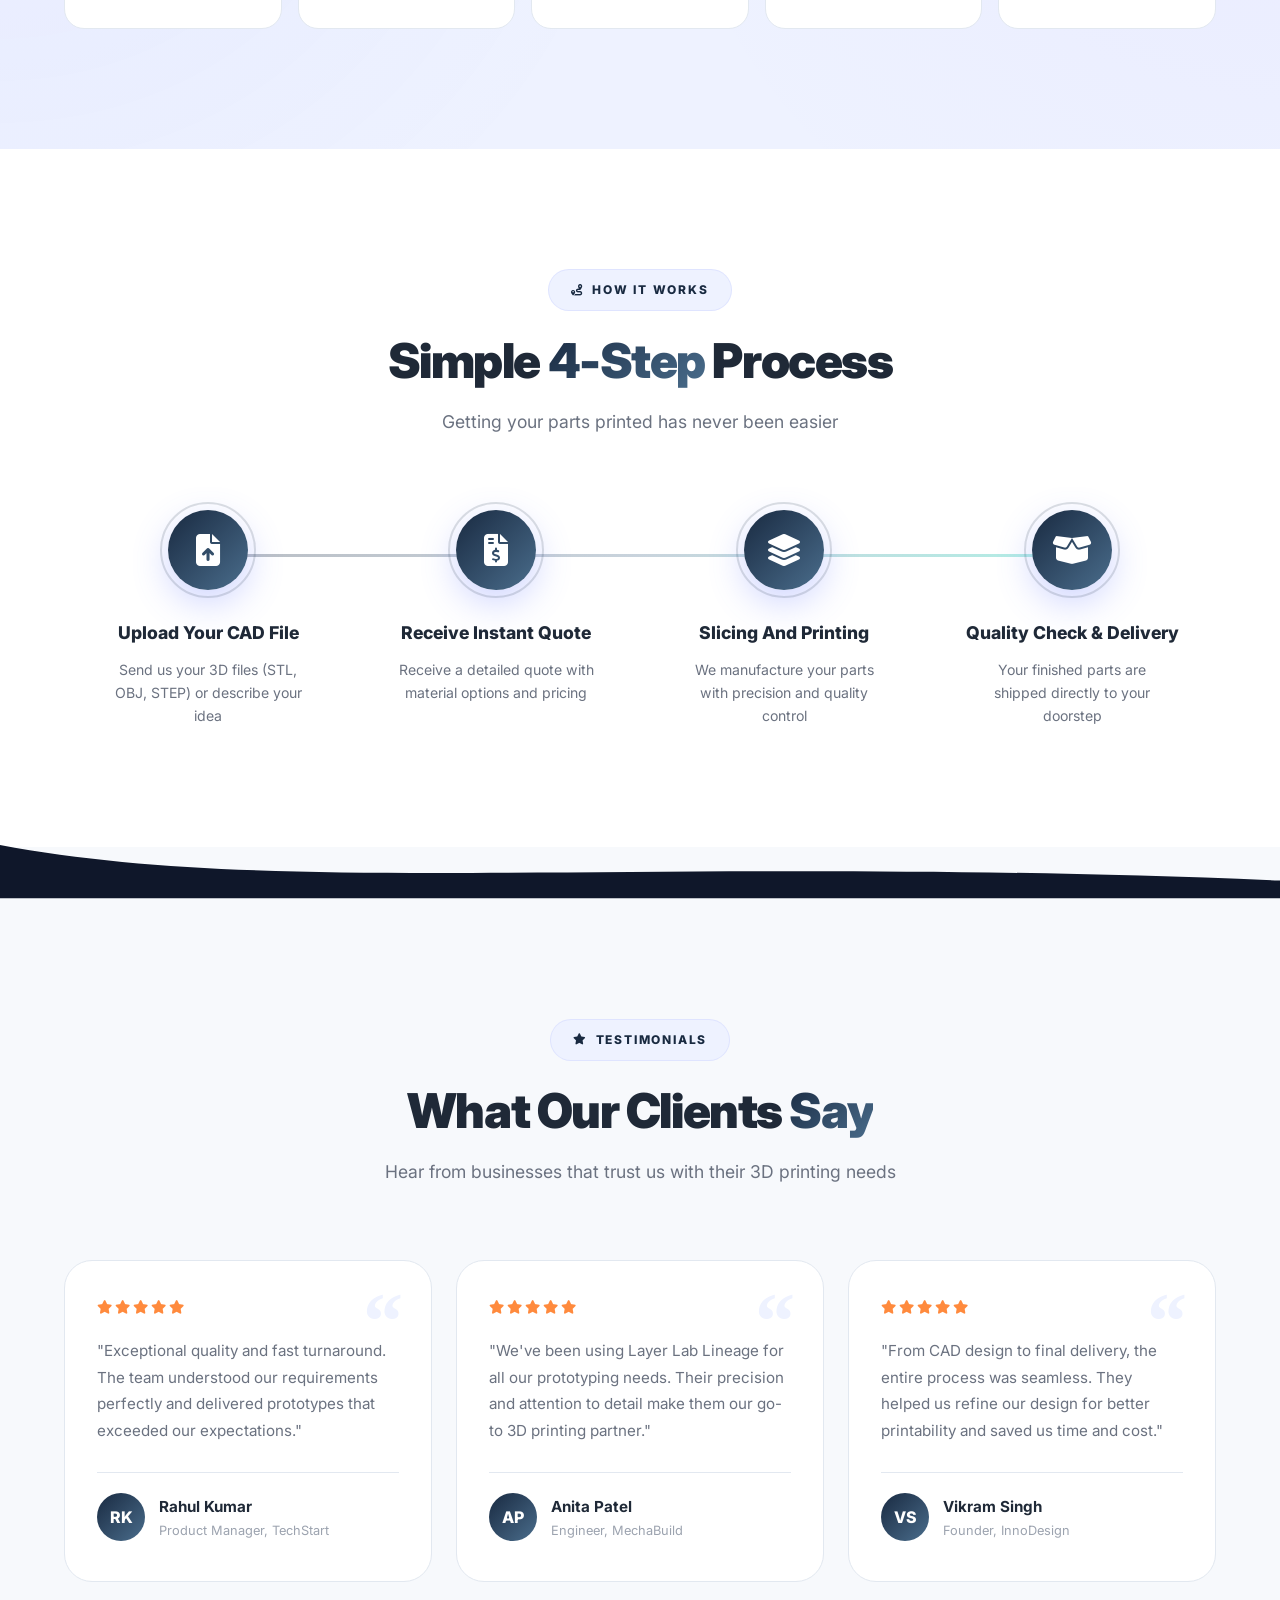
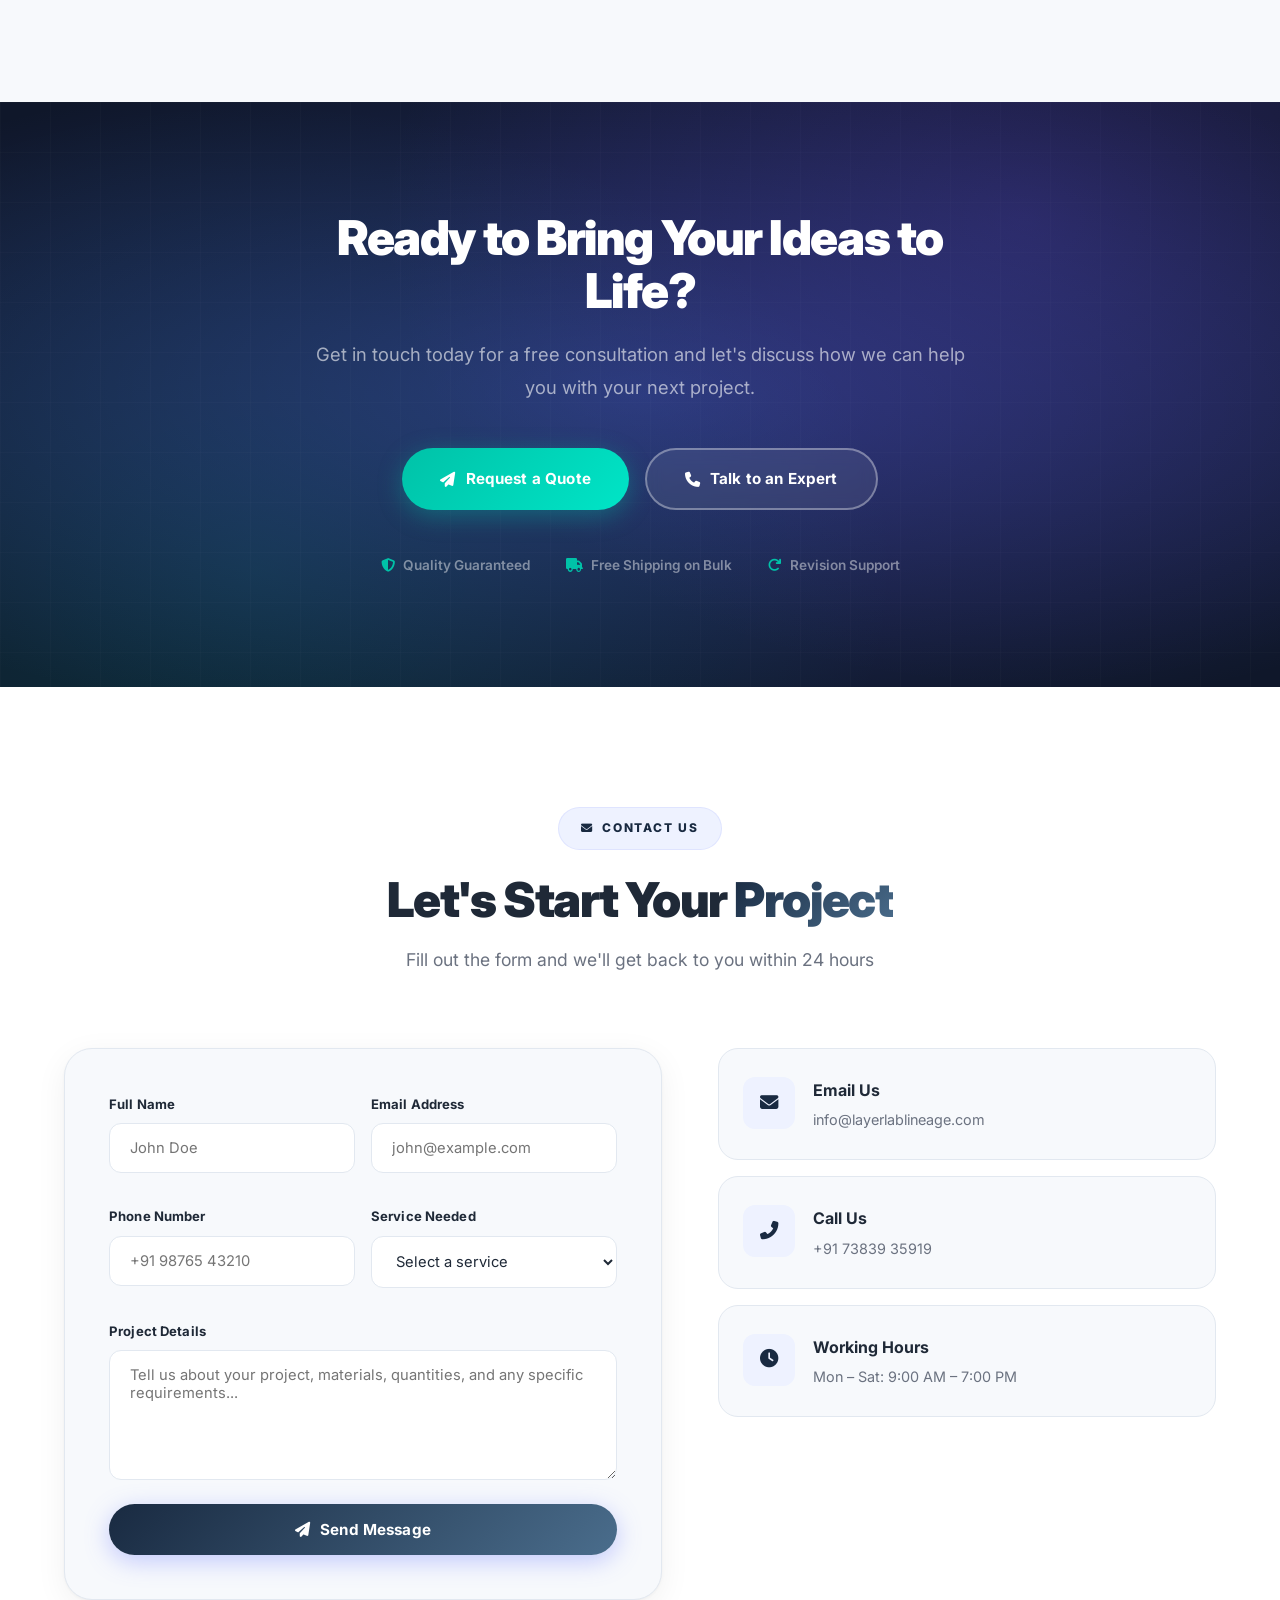
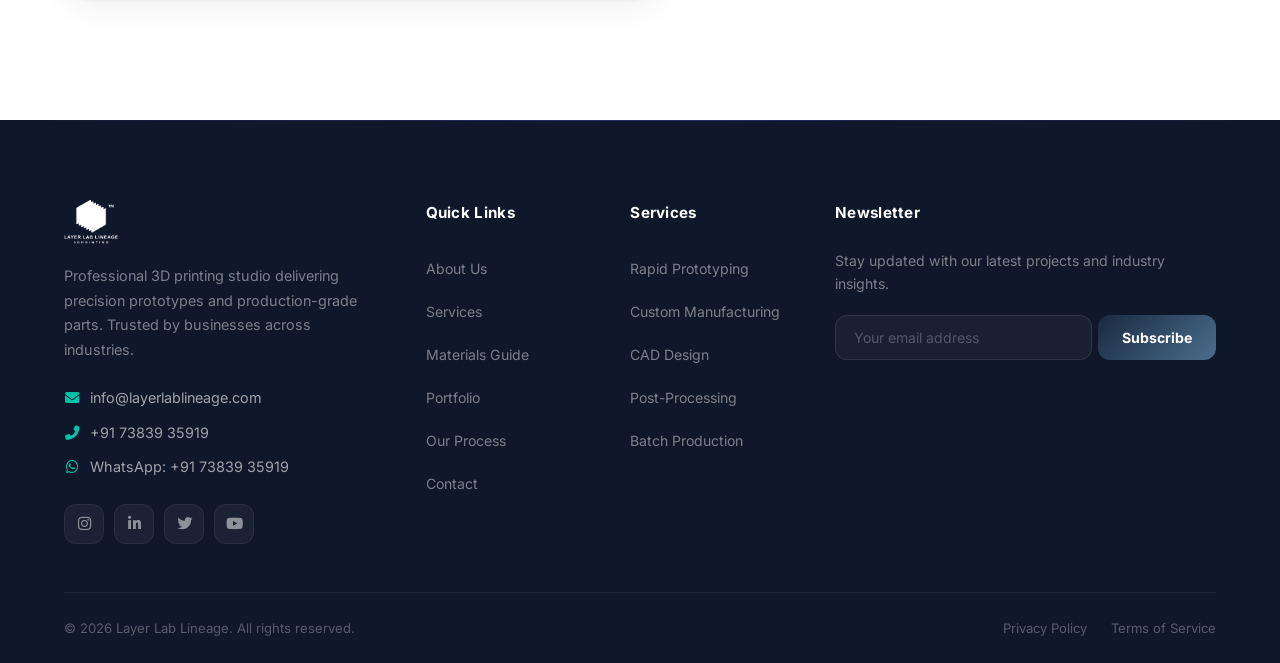
==== commit be8d37dd: "Enhance page loader with 3D printer animation and update contact information across multiple pages" ====
--- a/index.html
+++ b/index.html
@@ -12,12 +12,33 @@
   <link rel="icon" type="image/png" href="images/LOGO_TRANS.png">
 </head>
 
-<body>
+<body data-hero="home">
 
   <!-- ===== PAGE LOADER ===== -->
-  <div class="page-loader" id="pageLoader">
-    <div class="loader-spinner"></div>
-    <div class="loader-text">Layer Lab Lineage</div>
+<div class="page-loader" id="pageLoader">
+    <div class="printer-loader" aria-hidden="true">
+      <div class="print-area">
+        <span class="print-text-ghost">LAYER LAB LINEAGE</span>
+        <span class="print-text-fill">LAYER LAB LINEAGE</span>
+        <span class="print-layer-lines"></span>
+        <div class="print-head">
+          <span class="print-line"></span>
+          <div class="print-carriage">
+            <svg class="print-nozzle" viewBox="0 0 24 36" width="24" height="36">
+              <line class="pn-filament" x1="12" y1="0" x2="12" y2="9" />
+              <rect class="pn-fin" x="3" y="8" width="18" height="2.6" rx="1.3" />
+              <rect class="pn-fin" x="3" y="12.4" width="18" height="2.6" rx="1.3" />
+              <rect class="pn-fin" x="3" y="16.8" width="18" height="2.6" rx="1.3" />
+              <rect class="pn-block" x="5.5" y="21.4" width="13" height="6.6" rx="1.2" />
+              <polygon class="pn-tip" points="8,28 16,28 13.2,33 10.8,33" />
+            </svg>
+            <span class="print-glow"></span>
+          </div>
+        </div>
+      </div>
+      <div class="print-bed"></div>
+    </div>
+    <div class="loader-text">Printing<span class="loader-dots"><span>.</span><span>.</span><span>.</span></span></div>
   </div>
 
   <!-- ===== SCROLL PROGRESS ===== -->
@@ -224,73 +245,33 @@
       <div class="portfolio-grid">
         <div class="portfolio-item wide reveal stagger-1">
           <img src="images/IMG-20251205-WA0021.jpg.jpeg" alt="Precision Mechanical Parts">
-          <div class="portfolio-overlay">
-            <h4>Precision Mechanical Parts</h4>
-            <span>Industrial Components</span>
-          </div>
         </div>
         <div class="portfolio-item reveal stagger-2">
           <img src="images/IMG-20251205-WA0025.jpg.jpeg" alt="Cylindrical Components">
-          <div class="portfolio-overlay">
-            <h4>Cylindrical Components</h4>
-            <span>Custom Manufacturing</span>
-          </div>
         </div>
         <div class="portfolio-item reveal stagger-3">
           <img src="images/IMG-20251205-WA0029.jpg.jpeg" alt="Precision Rings">
-          <div class="portfolio-overlay">
-            <h4>Precision Rings</h4>
-            <span>Batch Production</span>
-          </div>
         </div>
         <div class="portfolio-item reveal stagger-1">
           <img src="images/IMG-20251205-WA0035.jpg.jpeg" alt="Mounting Bracket">
-          <div class="portfolio-overlay">
-            <h4>Mounting Bracket</h4>
-            <span>Functional Parts</span>
-          </div>
         </div>
         <div class="portfolio-item reveal stagger-2">
           <img src="images/IMG-20251205-WA0041.jpg.jpeg" alt="J-Hooks">
-          <div class="portfolio-overlay">
-            <h4>J-Hooks</h4>
-            <span>SLS Nylon</span>
-          </div>
         </div>
         <div class="portfolio-item wide reveal stagger-3">
           <img src="images/PXL_20260304_094609802.jpg.jpeg" alt="Custom Hinges">
-          <div class="portfolio-overlay">
-            <h4>Custom Hinges</h4>
-            <span>Mechanical Assembly</span>
-          </div>
         </div>
         <div class="portfolio-item reveal stagger-1">
           <img src="images/PXL_20260304_094750457.jpg.jpeg" alt="Manifold Component">
-          <div class="portfolio-overlay">
-            <h4>Manifold Component</h4>
-            <span>Complex Geometry</span>
-          </div>
         </div>
         <div class="portfolio-item reveal stagger-2">
           <img src="images/IMG-20251205-WA0049.jpg.jpeg" alt="Structural Part">
-          <div class="portfolio-overlay">
-            <h4>Structural Part</h4>
-            <span>Engineering</span>
-          </div>
         </div>
         <div class="portfolio-item reveal stagger-3">
           <img src="images/file_0000000098ec71f4a92ee3f1b7357220.png" alt="Complex Assembly">
-          <div class="portfolio-overlay">
-            <h4>Complex Assembly</h4>
-            <span>Multi-Part Design</span>
-          </div>
         </div>
         <div class="portfolio-item reveal stagger-4">
           <img src="images/p.jpeg" alt="Laptop Stand">
-          <div class="portfolio-overlay">
-            <h4>Laptop Stand</h4>
-            <span>Consumer Product</span>
-          </div>
         </div>
       </div>
     </div>
@@ -402,7 +383,7 @@
   </div> -->
 
   <!-- ===== TESTIMONIALS ===== -->
-  <!-- <section class="testimonials" id="testimonials">
+  <section class="testimonials" id="testimonials">
     <div class="container">
       <div class="section-header reveal">
         <span class="section-label"><i class="fas fa-star"></i> Testimonials</span>
@@ -451,7 +432,7 @@
         </div>
       </div>
     </div>
-  </section> -->
+  </section>
 
   <!-- ===== CTA ===== -->
   <section class="cta-section" id="cta">
@@ -463,7 +444,7 @@
           <a href="#contact" class="btn btn-accent">
             <i class="fas fa-paper-plane"></i> Request a Quote
           </a>
-          <a href="tel:+919876543210" class="btn btn-outline">
+          <a href="tel:+917383935919" class="btn btn-outline">
             <i class="fas fa-phone"></i> Talk to an Expert
           </a>
         </div>
@@ -527,14 +508,14 @@
             <div class="contact-info-icon"><i class="fas fa-envelope"></i></div>
             <div>
               <h4>Email Us</h4>
-              <p>hello@layerlablineage.com</p>
+              <p><a href="mailto:info@layerlablineage.com">info@layerlablineage.com</a></p>
             </div>
           </div>
           <div class="contact-info-card">
             <div class="contact-info-icon"><i class="fas fa-phone-alt"></i></div>
             <div>
               <h4>Call Us</h4>
-              <p>+91 98765 43210</p>
+              <p><a href="tel:+917383935919">+91 73839 35919</a></p>
             </div>
           </div>
           <div class="contact-info-card">
@@ -557,7 +538,11 @@
           <img src="images/FULL_NAME_TRANS_LOGO.png" alt="Layer Lab Lineage">
           <p>Professional 3D printing studio delivering precision prototypes and production-grade parts. Trusted by
             businesses across industries.</p>
-          <div class="footer-socials">
+<div class="footer-contact">
+            <p><i class="fas fa-envelope"></i> <a href="mailto:info@layerlablineage.com">info@layerlablineage.com</a></p>
+            <p><i class="fas fa-phone-alt"></i> <a href="tel:+917383935919">+91 73839 35919</a></p>
+            <p><i class="fab fa-whatsapp"></i> <a href="https://wa.me/917383935919" target="_blank">WhatsApp: +91 73839 35919</a></p>
+          </div>          <div class="footer-socials">
             <a href="#" aria-label="Instagram"><i class="fab fa-instagram"></i></a>
             <a href="#" aria-label="LinkedIn"><i class="fab fa-linkedin-in"></i></a>
             <a href="#" aria-label="Twitter"><i class="fab fa-twitter"></i></a>
@@ -612,7 +597,7 @@
   </div>
 
   <!-- ===== WHATSAPP BUTTON ===== -->
-  <a href="https://wa.me/919876543210" target="_blank" class="whatsapp-btn" aria-label="Chat on WhatsApp">
+  <a href="https://wa.me/917383935919" target="_blank" class="whatsapp-btn" aria-label="Chat on WhatsApp">
     <i class="fab fa-whatsapp"></i>
   </a>
 
--- a/index.css
+++ b/index.css
@@ -1446,6 +1446,15 @@
   line-height: 1.6;
 }
 
+.contact-info-card p a {
+  color: inherit;
+  transition: var(--transition);
+}
+
+.contact-info-card p a:hover {
+  color: var(--primary, #5B6CFF);
+}
+
 /* ===== FOOTER ===== */
 .footer {
   background: var(--dark);
@@ -1483,6 +1492,34 @@
   line-height: 1.7;
   margin-bottom: 24px;
   color: rgba(255, 255, 255, 0.45);
+}
+
+.footer-contact {
+  margin-bottom: 24px;
+}
+
+.footer-contact p {
+  font-size: 0.9rem;
+  margin-bottom: 10px;
+  color: rgba(255, 255, 255, 0.45);
+  display: flex;
+  align-items: center;
+  gap: 10px;
+}
+
+.footer-contact p i {
+  color: var(--accent, #2DD4BF);
+  width: 16px;
+  text-align: center;
+}
+
+.footer-contact a {
+  color: rgba(255, 255, 255, 0.6);
+  transition: var(--transition);
+}
+
+.footer-contact a:hover {
+  color: #fff;
 }
 
 .footer-socials {
@@ -1854,19 +1891,371 @@
   pointer-events: none;
 }
 
-.loader-spinner {
-  width: 56px;
-  height: 56px;
-  border: 4px solid rgba(255, 255, 255, 0.08);
-  border-top-color: var(--accent);
-  border-right-color: var(--primary);
+/* freeze all loader animations once dismissed — no background CPU cost */
+.page-loader.loaded,
+.page-loader.loaded * {
+  animation-play-state: paused;
+}
+
+/* --- 3D printer loader animation ---
+   One loop = 7 passes of the nozzle: 6 printing passes (one per text layer,
+   revealed bottom-up via stepped clip-path) + 1 "print complete" glow beat.
+   Timings: --pl-pass (one carriage sweep) × 7 = --pl-total (full loop).
+   Layer boundaries sit at multiples of 100/7 ≈ 14.285%. */
+.printer-loader {
+  --pl-w: min(300px, 86vw);
+  --pl-pass: 0.55s;
+  --pl-total: 3.85s;
+  --pl-travel: calc(var(--pl-w) - 24px);
+  display: flex;
+  flex-direction: column;
+  align-items: center;
+  gap: 12px;
+}
+
+.print-area {
+  position: relative;
+  width: var(--pl-w);
+  display: flex;
+  justify-content: center;
+  font-size: clamp(0.95rem, 5vw, 1.35rem);
+  font-weight: 800;
+  letter-spacing: 0.08em;
+  line-height: 1.2;
+  white-space: nowrap;
+}
+
+.print-text-ghost {
+  color: rgba(255, 255, 255, 0.05);
+  -webkit-text-stroke: 1px rgba(255, 255, 255, 0.12);
+}
+
+.print-text-fill {
+  position: absolute;
+  inset: 0;
+  text-align: center;
+  color: var(--accent);
+  clip-path: inset(100% 0 0 0);
+  animation: plReveal var(--pl-total) linear infinite,
+    plComplete var(--pl-total) ease-in-out infinite;
+}
+
+/* horizontal striations over the glyphs — reads as printed layer lines */
+.print-layer-lines {
+  position: absolute;
+  inset: 0;
+  pointer-events: none;
+  background: repeating-linear-gradient(180deg,
+      transparent 0,
+      transparent calc(16.667% - 1px),
+      rgba(15, 23, 42, 0.5) calc(16.667% - 1px),
+      rgba(15, 23, 42, 0.5) 16.667%);
+}
+
+/* gantry line: steps up one layer (0.2em = 1.2em line-height / 6) per pass */
+.print-head {
+  position: absolute;
+  left: 0;
+  right: 0;
+  bottom: 0.2em;
+  height: 0;
+  animation: plHeadY var(--pl-total) linear infinite,
+    plHeadFade var(--pl-total) linear infinite;
+}
+
+/* filament being laid on the current pass */
+.print-line {
+  position: absolute;
+  left: 0;
+  bottom: -1.5px;
+  width: calc(100% - 12px);
+  height: 3px;
+  border-radius: 2px;
+  background: linear-gradient(90deg, rgba(0, 194, 168, 0.3), var(--accent));
+  box-shadow: 0 0 8px rgba(0, 229, 199, 0.4);
+  transform-origin: left center;
+  transform: scaleX(0);
+  animation: plLine var(--pl-pass) infinite;
+}
+
+.print-carriage {
+  position: absolute;
+  left: 0;
+  bottom: 0;
+  width: 24px;
+  height: 36px;
+  animation: plCarriage var(--pl-pass) infinite;
+}
+
+.print-nozzle {
+  display: block;
+}
+
+.pn-filament {
+  stroke: var(--accent);
+  stroke-width: 2.5;
+  stroke-linecap: round;
+  stroke-dasharray: 3 3;
+  animation: plFeed 0.35s linear infinite;
+}
+
+.pn-fin {
+  fill: var(--secondary);
+}
+
+.pn-block {
+  fill: var(--primary-light);
+}
+
+.pn-tip {
+  fill: #8FA6BC;
+}
+
+.print-glow {
+  position: absolute;
+  left: 50%;
+  bottom: -4px;
+  width: 16px;
+  height: 16px;
+  transform: translateX(-50%);
   border-radius: 50%;
-  animation: loaderSpin 0.9s linear infinite;
-}
-
-@keyframes loaderSpin {
+  background: radial-gradient(circle,
+      rgba(0, 229, 199, 0.95),
+      rgba(0, 229, 199, 0.35) 45%,
+      transparent 70%);
+  filter: blur(1px);
+  animation: plGlow var(--pl-pass) linear infinite;
+}
+
+.print-bed {
+  width: calc(var(--pl-w) + 36px);
+  height: 4px;
+  border-radius: 999px;
+  background: linear-gradient(90deg, var(--dark-card), var(--primary-light), var(--dark-card));
+  box-shadow: 0 6px 20px rgba(0, 194, 168, 0.15);
+}
+
+.loader-dots span {
+  animation: plDots 1.4s infinite both;
+}
+
+.loader-dots span:nth-child(2) {
+  animation-delay: 0.2s;
+}
+
+.loader-dots span:nth-child(3) {
+  animation-delay: 0.4s;
+}
+
+/* carriage sweeps right while printing (0–78%), quick flyback (78–100%) */
+@keyframes plCarriage {
+  0% {
+    transform: translateX(0);
+    animation-timing-function: cubic-bezier(0.45, 0, 0.55, 1);
+  }
+
+  78% {
+    transform: translateX(var(--pl-travel));
+    animation-timing-function: cubic-bezier(0.5, 0, 0.6, 1);
+  }
+
+  100% {
+    transform: translateX(0);
+  }
+}
+
+@keyframes plLine {
+  0% {
+    transform: scaleX(0);
+    opacity: 1;
+    animation-timing-function: cubic-bezier(0.45, 0, 0.55, 1);
+  }
+
+  78% {
+    transform: scaleX(1);
+    opacity: 1;
+  }
+
+  84% {
+    opacity: 0;
+  }
+
+  100% {
+    transform: scaleX(0);
+    opacity: 0;
+  }
+}
+
+@keyframes plGlow {
+  0% {
+    opacity: 0;
+  }
+
+  8% {
+    opacity: 0.9;
+  }
+
+  30% {
+    opacity: 0.7;
+  }
+
+  55% {
+    opacity: 1;
+  }
+
+  78% {
+    opacity: 0.9;
+  }
+
+  86%,
+  100% {
+    opacity: 0;
+  }
+}
+
+@keyframes plFeed {
   to {
-    transform: rotate(360deg);
+    stroke-dashoffset: -6;
+  }
+}
+
+@keyframes plHeadY {
+
+  0%,
+  14.28% {
+    transform: translateY(0);
+  }
+
+  14.29%,
+  28.57% {
+    transform: translateY(-0.2em);
+  }
+
+  28.58%,
+  42.85% {
+    transform: translateY(-0.4em);
+  }
+
+  42.86%,
+  57.14% {
+    transform: translateY(-0.6em);
+  }
+
+  57.15%,
+  71.42% {
+    transform: translateY(-0.8em);
+  }
+
+  71.43%,
+  85.71% {
+    transform: translateY(-1em);
+  }
+
+  85.72%,
+  100% {
+    transform: translateY(-1.2em);
+  }
+}
+
+/* hide the head during the "print complete" beat, back for the next loop */
+@keyframes plHeadFade {
+
+  0%,
+  85.71% {
+    opacity: 1;
+  }
+
+  88%,
+  99.99% {
+    opacity: 0;
+  }
+
+  100% {
+    opacity: 1;
+  }
+}
+
+/* text builds bottom-up, one slice per pass */
+@keyframes plReveal {
+
+  0%,
+  14.28% {
+    clip-path: inset(100% 0 0 0);
+  }
+
+  14.29%,
+  28.57% {
+    clip-path: inset(83.34% 0 0 0);
+  }
+
+  28.58%,
+  42.85% {
+    clip-path: inset(66.67% 0 0 0);
+  }
+
+  42.86%,
+  57.14% {
+    clip-path: inset(50% 0 0 0);
+  }
+
+  57.15%,
+  71.42% {
+    clip-path: inset(33.34% 0 0 0);
+  }
+
+  71.43%,
+  85.71% {
+    clip-path: inset(16.67% 0 0 0);
+  }
+
+  85.72%,
+  100% {
+    clip-path: inset(0 0 0 0);
+  }
+}
+
+@keyframes plComplete {
+
+  0%,
+  85.71% {
+    text-shadow: 0 0 14px rgba(0, 194, 168, 0.25);
+  }
+
+  92% {
+    text-shadow: 0 0 26px rgba(0, 229, 199, 0.65), 0 0 60px rgba(0, 194, 168, 0.35);
+  }
+
+  100% {
+    text-shadow: 0 0 14px rgba(0, 194, 168, 0.25);
+  }
+}
+
+@keyframes plDots {
+
+  0%,
+  60%,
+  100% {
+    opacity: 0.2;
+  }
+
+  30% {
+    opacity: 1;
+  }
+}
+
+@media (prefers-reduced-motion: reduce) {
+
+  .printer-loader,
+  .printer-loader * {
+    animation: none !important;
+  }
+
+  .print-text-fill {
+    clip-path: none;
+  }
+
+  .print-head {
+    display: none;
   }
 }
 
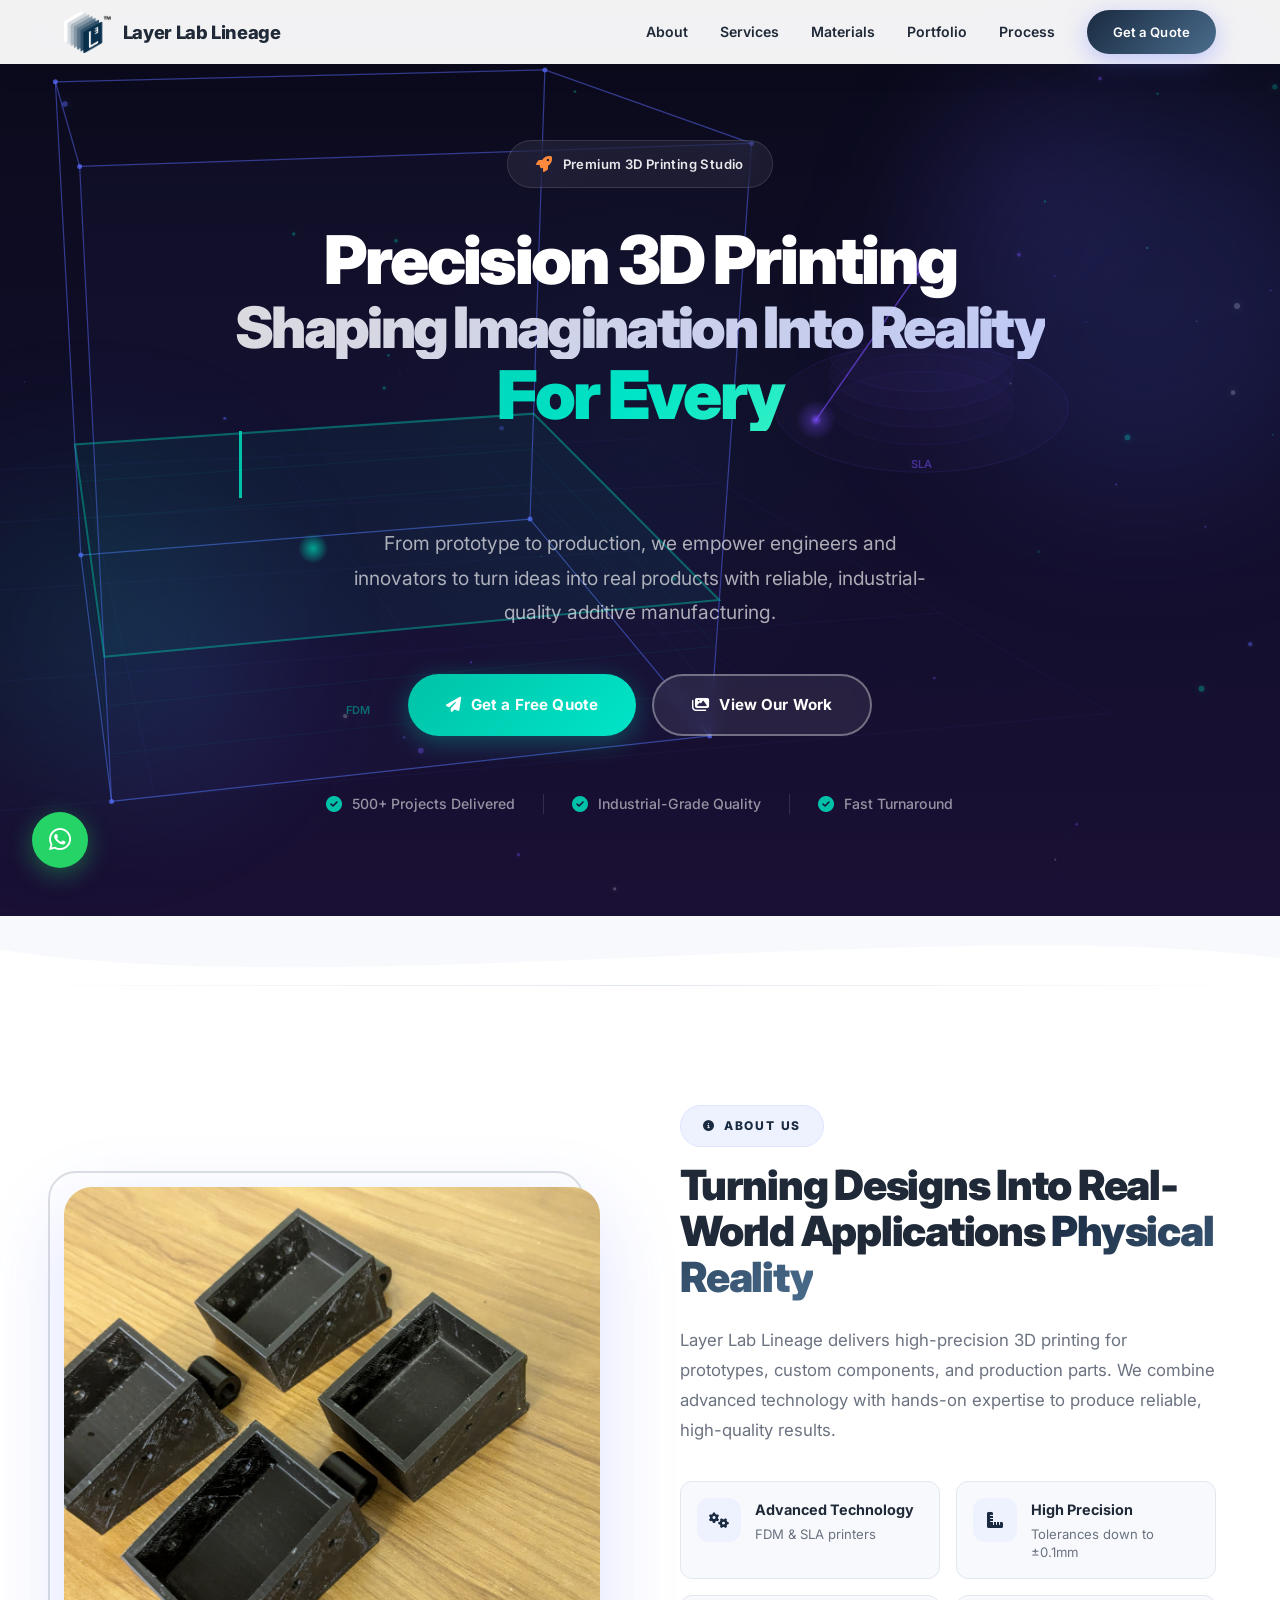
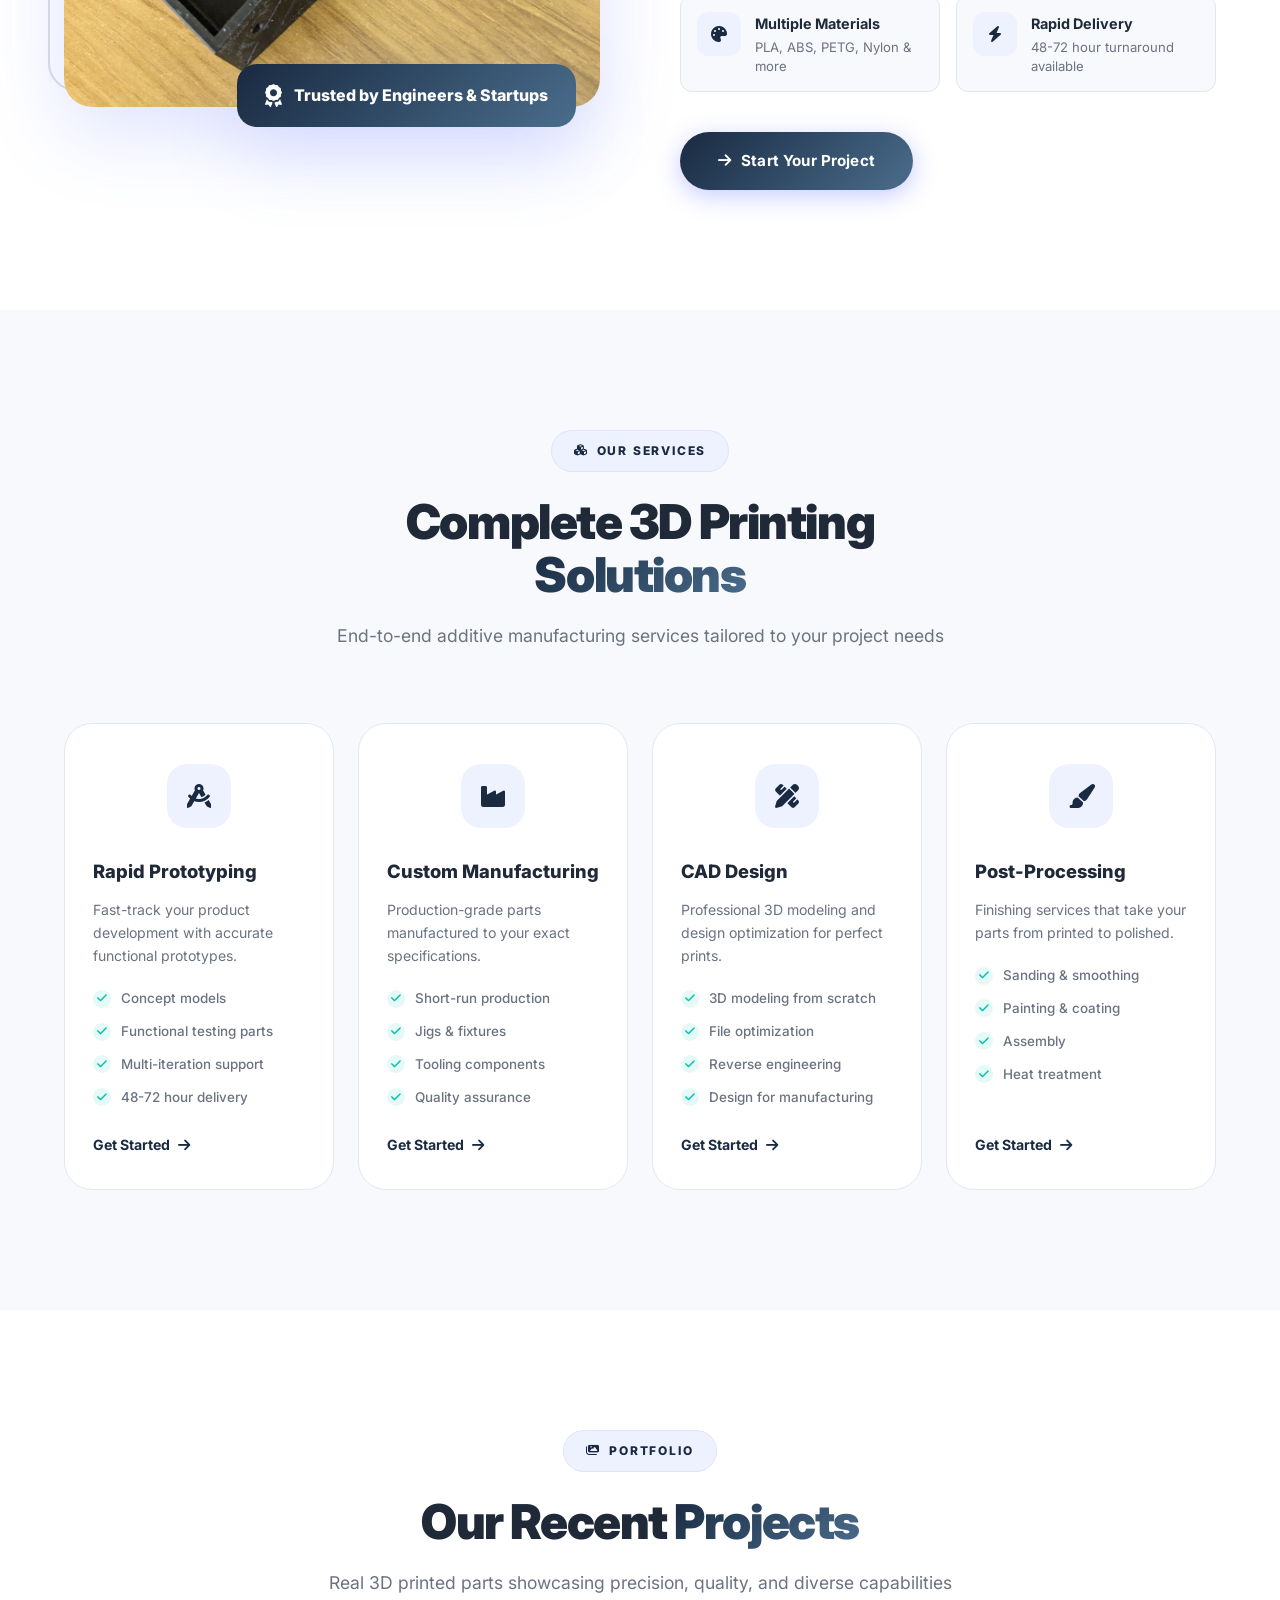
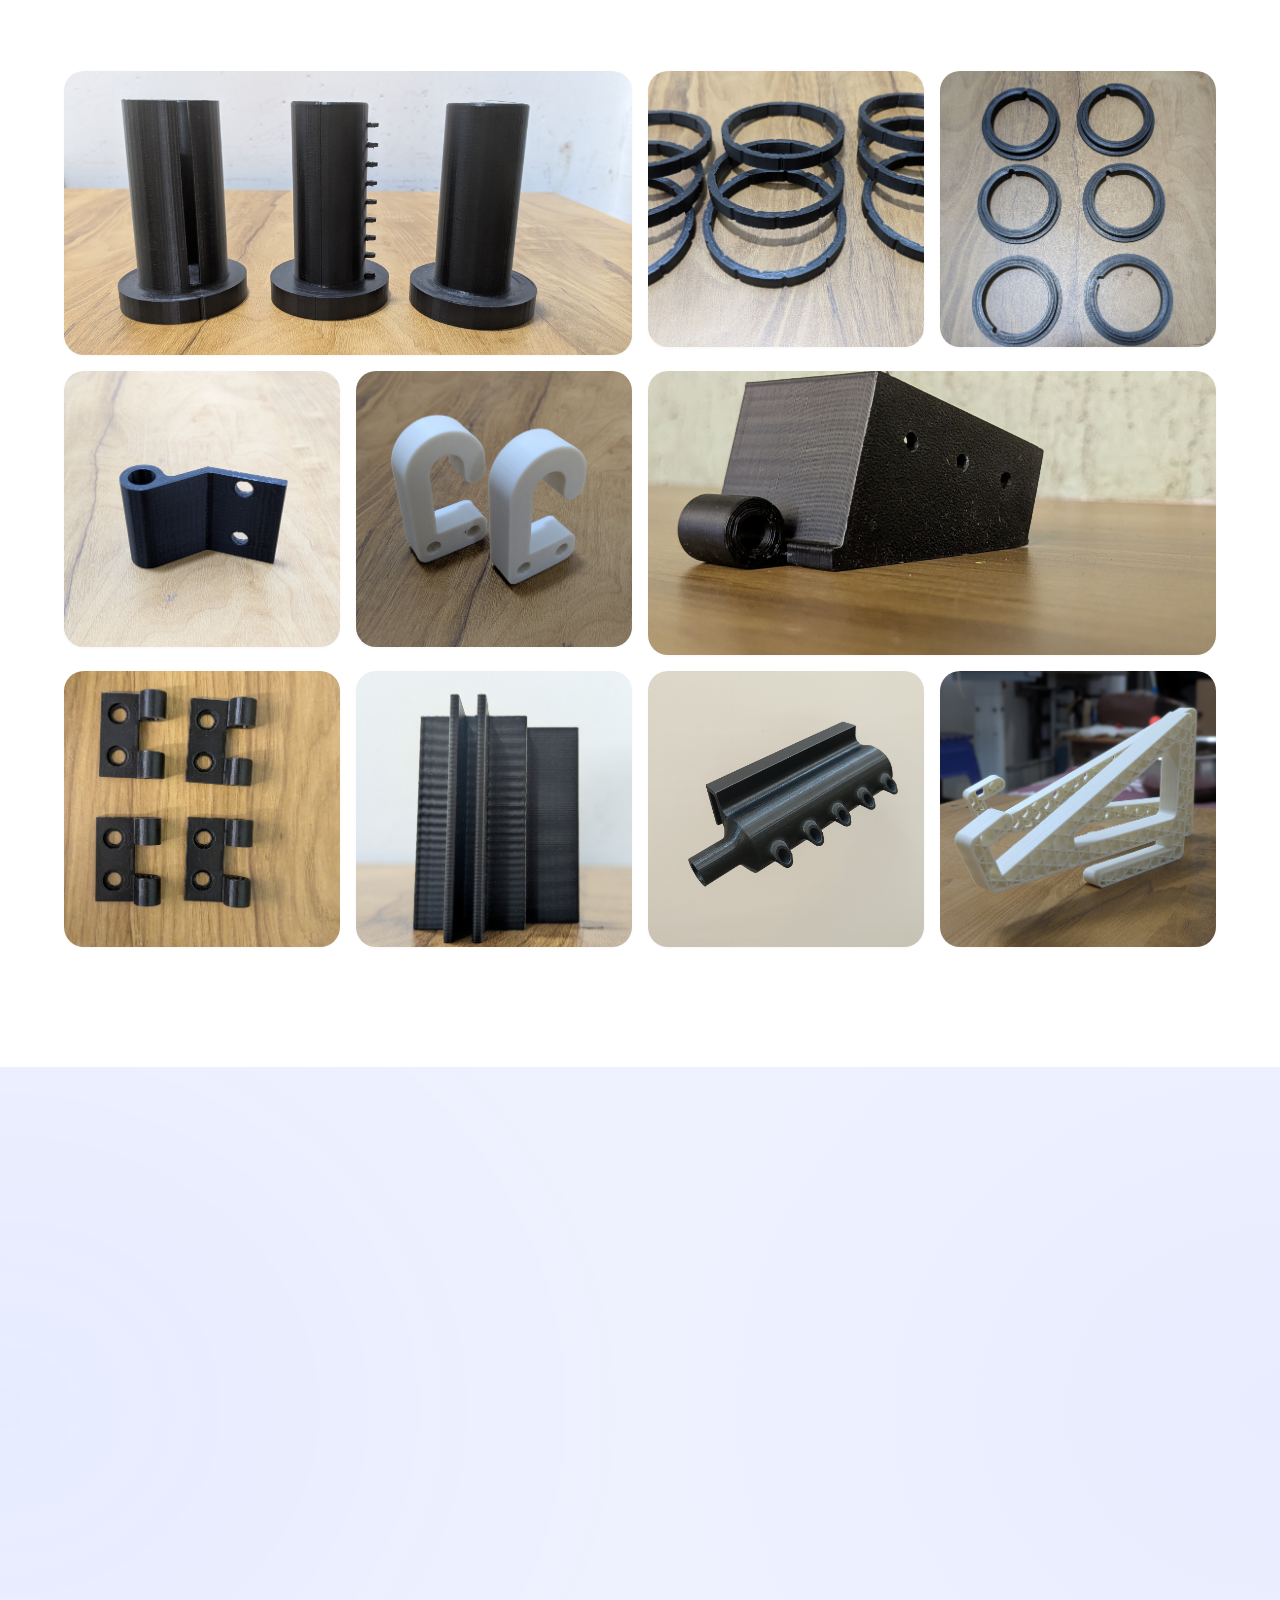
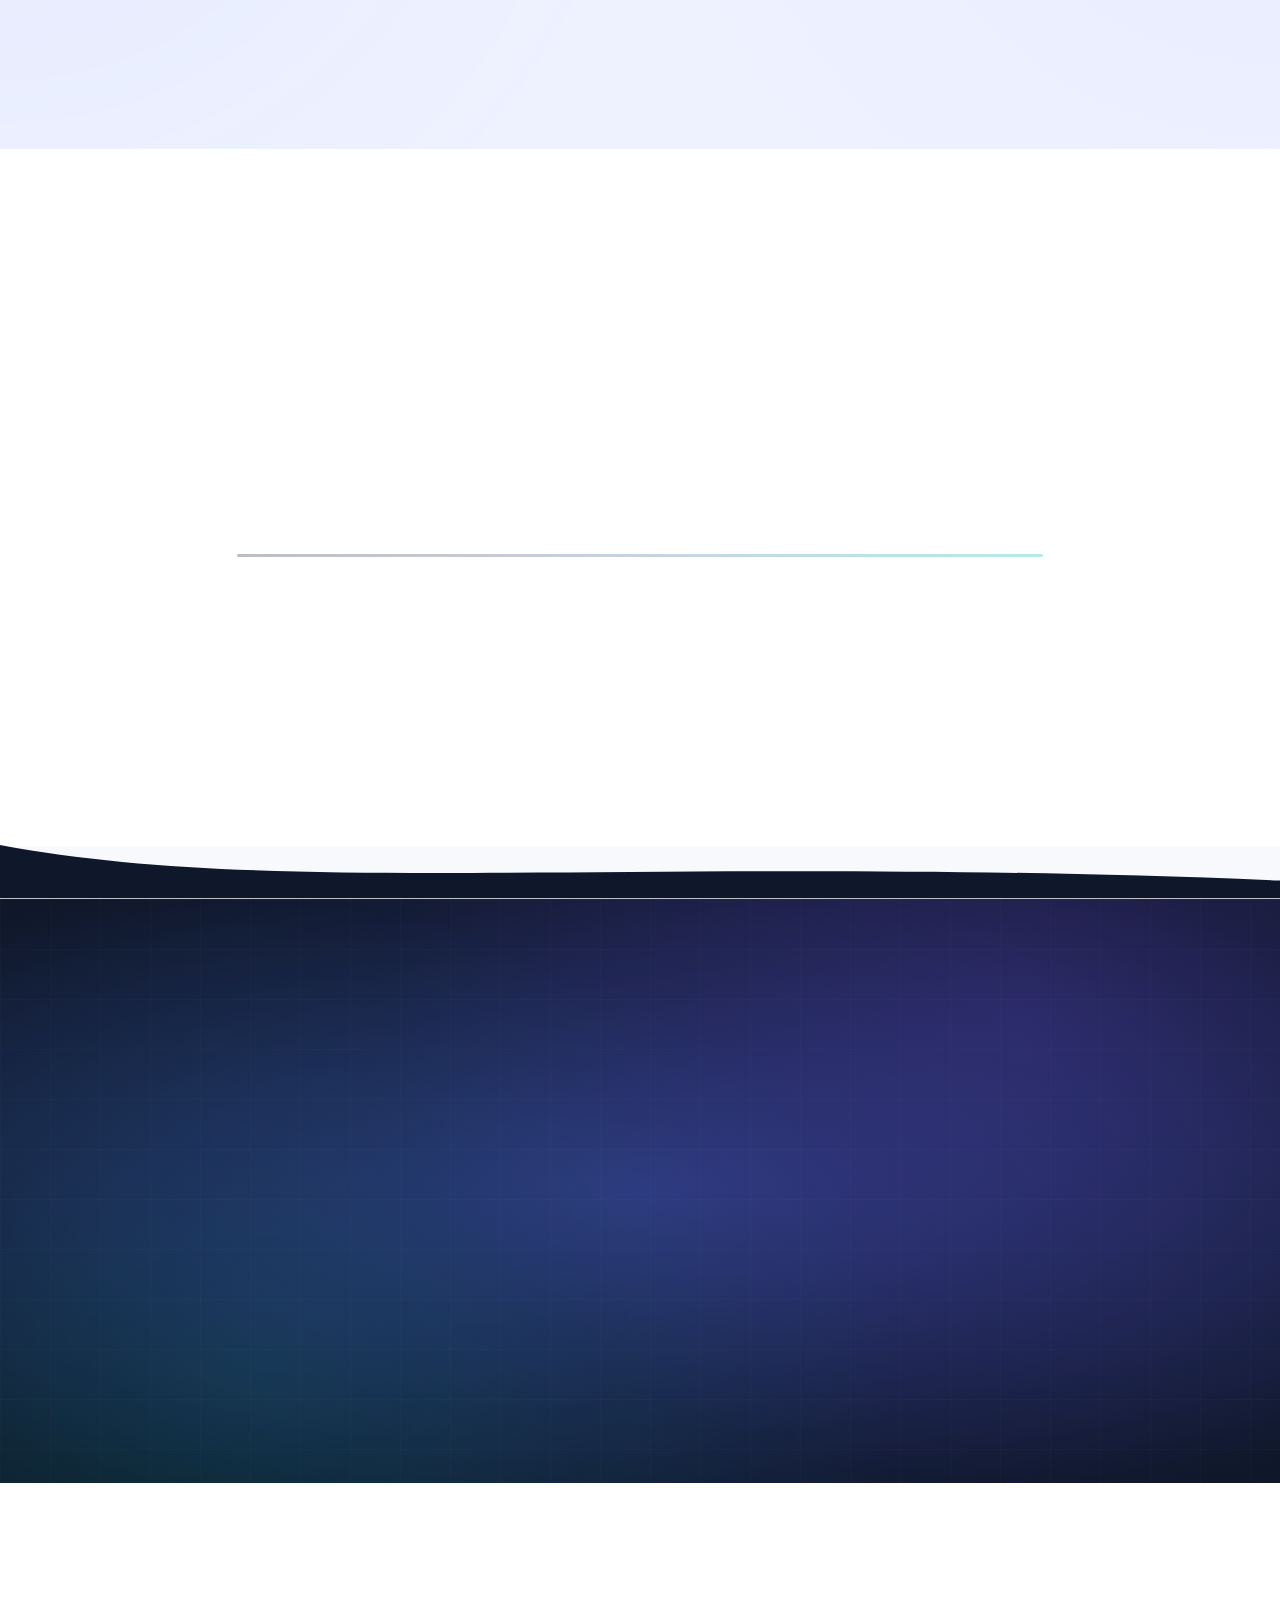
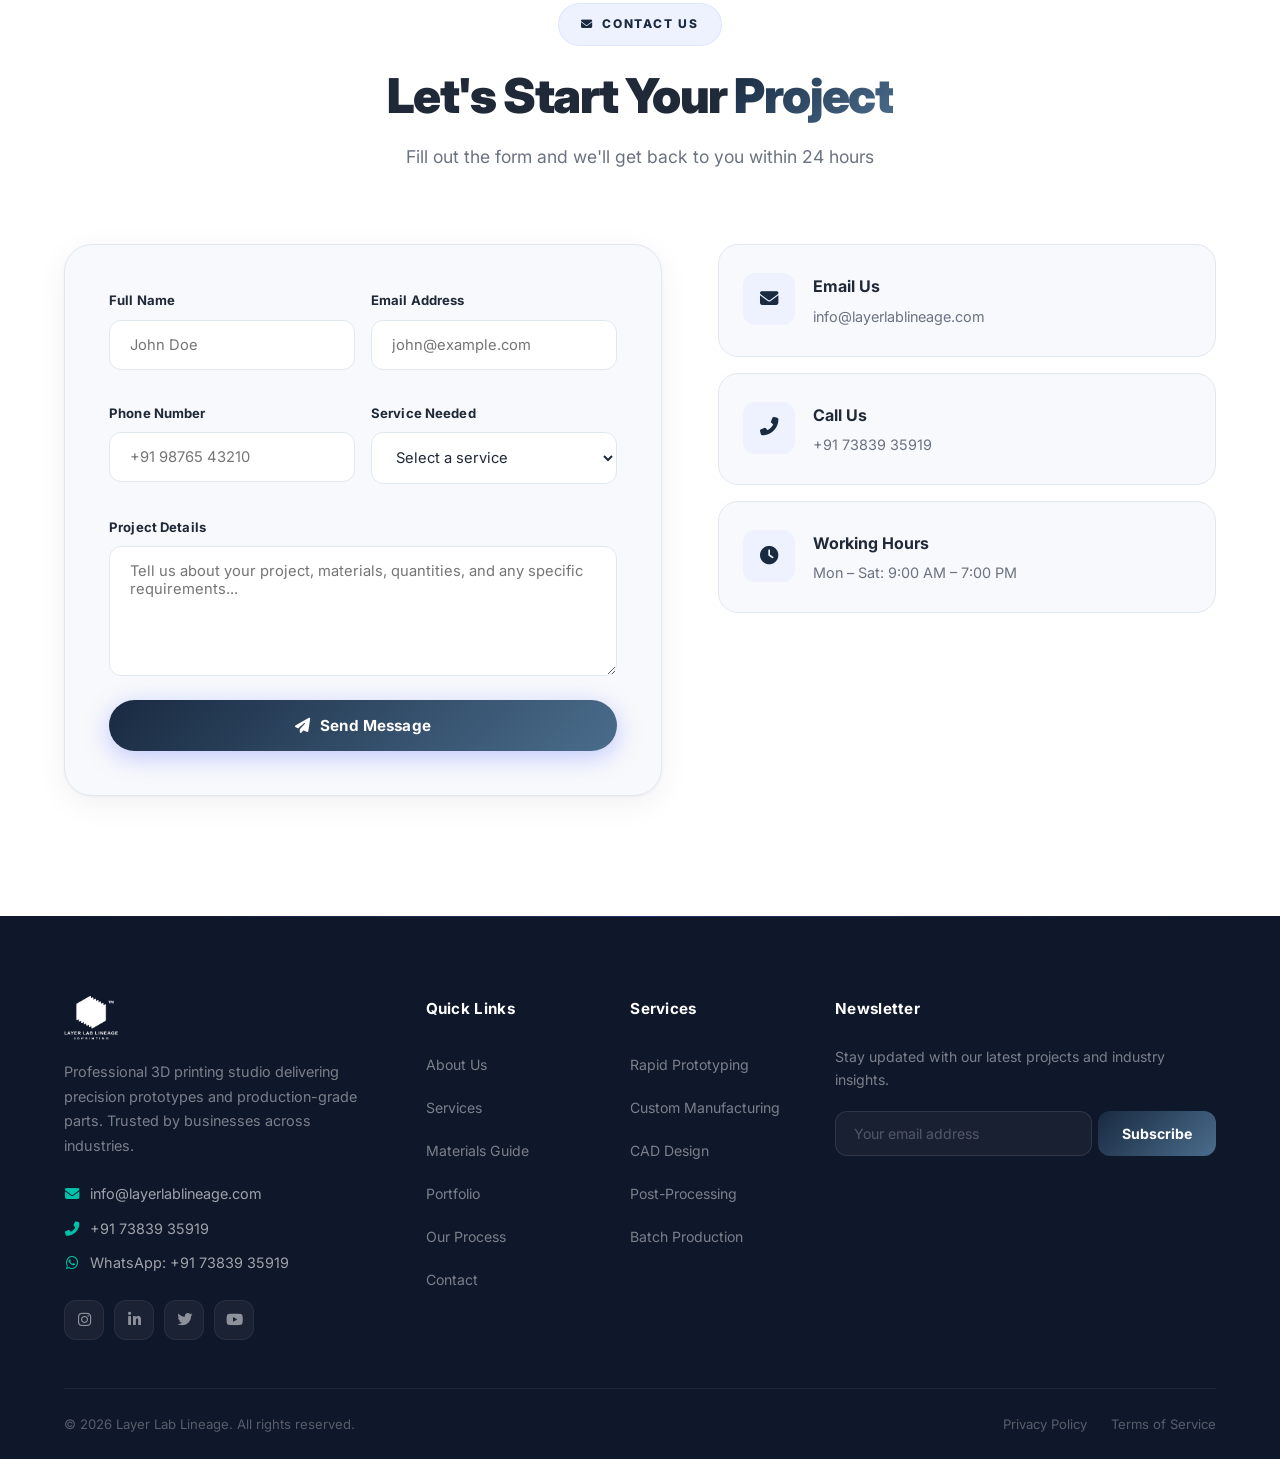
==== commit 9f24fac9: "Update page loader text to use  and remove testimonials section from multiple pages" ====
--- a/index.html
+++ b/index.html
@@ -18,8 +18,8 @@
 <div class="page-loader" id="pageLoader">
     <div class="printer-loader" aria-hidden="true">
       <div class="print-area">
-        <span class="print-text-ghost">LAYER LAB LINEAGE</span>
-        <span class="print-text-fill">LAYER LAB LINEAGE</span>
+        <span class="print-text-ghost">L³</span>
+        <span class="print-text-fill">L³</span>
         <span class="print-layer-lines"></span>
         <div class="print-head">
           <span class="print-line"></span>
@@ -57,7 +57,6 @@
         <a href="materials.html">Materials</a>
         <a href="index.html#portfolio">Portfolio</a>
         <a href="#process">Process</a>
-        <a href="#testimonials">Reviews</a>
         <a href="#contact" class="btn btn-primary nav-cta">Get a Quote</a>
       </div>
       <button class="nav-toggle" id="navToggle" aria-label="Toggle navigation">
@@ -381,58 +380,6 @@
       <path fill="#F7F9FC" d="M0,20 C480,80 960,0 1440,30 L1440,60 L0,60 Z"/>
     </svg>
   </div> -->
-
-  <!-- ===== TESTIMONIALS ===== -->
-  <section class="testimonials" id="testimonials">
-    <div class="container">
-      <div class="section-header reveal">
-        <span class="section-label"><i class="fas fa-star"></i> Testimonials</span>
-        <h2 class="section-title">What Our Clients <span class="highlight">Say</span></h2>
-        <p class="section-subtitle">Hear from businesses that trust us with their 3D printing needs</p>
-      </div>
-      <div class="testimonials-grid">
-        <div class="testimonial-card reveal stagger-1">
-          <div class="testimonial-stars">
-            <i class="fas fa-star"></i><i class="fas fa-star"></i><i class="fas fa-star"></i><i class="fas fa-star"></i><i class="fas fa-star"></i>
-          </div>
-          <blockquote>"Exceptional quality and fast turnaround. The team understood our requirements perfectly and delivered prototypes that exceeded our expectations."</blockquote>
-          <div class="testimonial-author">
-            <div class="testimonial-avatar">RK</div>
-            <div class="testimonial-author-info">
-              <h5>Rahul Kumar</h5>
-              <p>Product Manager, TechStart</p>
-            </div>
-          </div>
-        </div>
-        <div class="testimonial-card reveal stagger-2">
-          <div class="testimonial-stars">
-            <i class="fas fa-star"></i><i class="fas fa-star"></i><i class="fas fa-star"></i><i class="fas fa-star"></i><i class="fas fa-star"></i>
-          </div>
-          <blockquote>"We've been using Layer Lab Lineage for all our prototyping needs. Their precision and attention to detail make them our go-to 3D printing partner."</blockquote>
-          <div class="testimonial-author">
-            <div class="testimonial-avatar">AP</div>
-            <div class="testimonial-author-info">
-              <h5>Anita Patel</h5>
-              <p>Engineer, MechaBuild</p>
-            </div>
-          </div>
-        </div>
-        <div class="testimonial-card reveal stagger-3">
-          <div class="testimonial-stars">
-            <i class="fas fa-star"></i><i class="fas fa-star"></i><i class="fas fa-star"></i><i class="fas fa-star"></i><i class="fas fa-star"></i>
-          </div>
-          <blockquote>"From CAD design to final delivery, the entire process was seamless. They helped us refine our design for better printability and saved us time and cost."</blockquote>
-          <div class="testimonial-author">
-            <div class="testimonial-avatar">VS</div>
-            <div class="testimonial-author-info">
-              <h5>Vikram Singh</h5>
-              <p>Founder, InnoDesign</p>
-            </div>
-          </div>
-        </div>
-      </div>
-    </div>
-  </section>
 
   <!-- ===== CTA ===== -->
   <section class="cta-section" id="cta">
--- a/index.css
+++ b/index.css
@@ -56,6 +56,10 @@
 html {
   scroll-behavior: smooth;
   font-size: 16px;
+  /* must sit on html as well as body — overflow-x on body alone still
+     propagates to the viewport, so the page scrolls sideways anyway */
+  overflow-x: hidden;
+  max-width: 100%;
 }
 
 body {
@@ -1158,98 +1162,6 @@
   letter-spacing: 0.08em;
 }
 
-/* ===== TESTIMONIALS ===== */
-.testimonials {
-  padding: var(--section-py) 0;
-  background: var(--bg);
-}
-
-.testimonials-grid {
-  display: grid;
-  grid-template-columns: repeat(3, 1fr);
-  gap: 24px;
-}
-
-.testimonial-card {
-  background: var(--card);
-  border-radius: var(--radius-lg);
-  padding: 40px 32px;
-  border: 1px solid var(--border);
-  transition: var(--transition);
-  position: relative;
-}
-
-.testimonial-card::before {
-  content: '\201C';
-  position: absolute;
-  top: 20px;
-  right: 28px;
-  font-size: 5rem;
-  font-weight: 900;
-  color: var(--bg-soft);
-  line-height: 1;
-  font-family: Georgia, serif;
-}
-
-.testimonial-card:hover {
-  transform: translateY(-6px);
-  box-shadow: var(--shadow-card-hover);
-  border-color: rgba(91, 108, 255, 0.15);
-}
-
-.testimonial-stars {
-  display: flex;
-  gap: 3px;
-  margin-bottom: 24px;
-}
-
-.testimonial-stars i {
-  color: var(--highlight);
-  font-size: 0.85rem;
-}
-
-.testimonial-card blockquote {
-  font-size: 0.95rem;
-  color: var(--text-secondary);
-  line-height: 1.75;
-  margin-bottom: 28px;
-  font-style: normal;
-  position: relative;
-  z-index: 1;
-}
-
-.testimonial-author {
-  display: flex;
-  align-items: center;
-  gap: 14px;
-  border-top: 1px solid var(--border);
-  padding-top: 20px;
-}
-
-.testimonial-avatar {
-  width: 48px;
-  height: 48px;
-  border-radius: 50%;
-  background: var(--gradient-primary);
-  display: flex;
-  align-items: center;
-  justify-content: center;
-  color: #fff;
-  font-size: 1rem;
-  font-weight: 800;
-  flex-shrink: 0;
-}
-
-.testimonial-author-info h5 {
-  font-size: 0.95rem;
-  font-weight: 700;
-}
-
-.testimonial-author-info p {
-  font-size: 0.8rem;
-  color: var(--text-light);
-}
-
 /* ===== CTA ===== */
 .cta-section {
   padding: 110px 0;
@@ -1704,6 +1616,16 @@
 @media (max-width: 768px) {
   :root {
     --section-py: 80px;
+  }
+
+  /* the 60px pre-reveal offsets overflow a phone viewport (content already
+     spans full width), so slide a shorter distance on small screens */
+  .reveal-left {
+    transform: translateX(-24px);
+  }
+
+  .reveal-right {
+    transform: translateX(24px);
   }
 
   .nav-links {
@@ -1809,10 +1731,6 @@
     grid-template-columns: repeat(2, 1fr);
   }
 
-  .testimonials-grid {
-    grid-template-columns: 1fr;
-  }
-
   .contact-grid {
     grid-template-columns: 1fr;
   }
@@ -1898,15 +1816,16 @@
 }
 
 /* --- 3D printer loader animation ---
-   One loop = 7 passes of the nozzle: 6 printing passes (one per text layer,
-   revealed bottom-up via stepped clip-path) + 1 "print complete" glow beat.
-   Timings: --pl-pass (one carriage sweep) × 7 = --pl-total (full loop).
-   Layer boundaries sit at multiples of 100/7 ≈ 14.285%. */
+   Vertical build, matching how an FDM printer actually works: the nozzle stays
+   centered over the print and climbs from the bed to full height while the
+   glyph fills bottom-up via clip-path. Both run over the first 85.71% of the
+   loop (6/7); the final 1/7 is the "print complete" glow beat.
+   --pl-pass drives the nozzle's per-layer dip and the extrusion bead pulse. */
 .printer-loader {
-  --pl-w: min(300px, 86vw);
+  --pl-w: min(120px, 40vw);
   --pl-pass: 0.55s;
   --pl-total: 3.85s;
-  --pl-travel: calc(var(--pl-w) - 24px);
+  --pl-lift: 1.2em;
   display: flex;
   flex-direction: column;
   align-items: center;
@@ -1918,9 +1837,9 @@
   width: var(--pl-w);
   display: flex;
   justify-content: center;
-  font-size: clamp(0.95rem, 5vw, 1.35rem);
+  font-size: clamp(3rem, 14vw, 4.5rem);
   font-weight: 800;
-  letter-spacing: 0.08em;
+  letter-spacing: 0.02em;
   line-height: 1.2;
   white-space: nowrap;
 }
@@ -1947,44 +1866,49 @@
   pointer-events: none;
   background: repeating-linear-gradient(180deg,
       transparent 0,
-      transparent calc(16.667% - 1px),
-      rgba(15, 23, 42, 0.5) calc(16.667% - 1px),
-      rgba(15, 23, 42, 0.5) 16.667%);
-}
-
-/* gantry line: steps up one layer (0.2em = 1.2em line-height / 6) per pass */
+      transparent 4px,
+      rgba(15, 23, 42, 0.45) 4px,
+      rgba(15, 23, 42, 0.45) 5px);
+}
+
+/* gantry: rises continuously from bed to full height as the print grows */
 .print-head {
   position: absolute;
   left: 0;
   right: 0;
-  bottom: 0.2em;
+  bottom: 0;
   height: 0;
   animation: plHeadY var(--pl-total) linear infinite,
     plHeadFade var(--pl-total) linear infinite;
 }
 
-/* filament being laid on the current pass */
+/* glowing edge of the layer currently being extruded */
 .print-line {
   position: absolute;
-  left: 0;
+  left: 50%;
   bottom: -1.5px;
-  width: calc(100% - 12px);
+  width: 1.1em;
   height: 3px;
   border-radius: 2px;
-  background: linear-gradient(90deg, rgba(0, 194, 168, 0.3), var(--accent));
-  box-shadow: 0 0 8px rgba(0, 229, 199, 0.4);
-  transform-origin: left center;
-  transform: scaleX(0);
-  animation: plLine var(--pl-pass) infinite;
-}
-
+  transform: translateX(-50%);
+  background: linear-gradient(90deg,
+      transparent,
+      var(--accent) 25%,
+      var(--accent) 75%,
+      transparent);
+  box-shadow: 0 0 8px rgba(0, 229, 199, 0.5);
+  animation: plLine var(--pl-pass) ease-in-out infinite;
+}
+
+/* nozzle sits centered over the print — vertical motion only */
 .print-carriage {
   position: absolute;
-  left: 0;
+  left: 50%;
   bottom: 0;
   width: 24px;
   height: 36px;
-  animation: plCarriage var(--pl-pass) infinite;
+  transform: translateX(-50%);
+  animation: plCarriage var(--pl-pass) ease-in-out infinite;
 }
 
 .print-nozzle {
@@ -2028,7 +1952,7 @@
 }
 
 .print-bed {
-  width: calc(var(--pl-w) + 36px);
+  width: calc(var(--pl-w) + 16px);
   height: 4px;
   border-radius: 999px;
   background: linear-gradient(90deg, var(--dark-card), var(--primary-light), var(--dark-card));
@@ -2048,41 +1972,31 @@
 }
 
 /* carriage sweeps right while printing (0–78%), quick flyback (78–100%) */
+/* nozzle dips to meet each new layer, then lifts — purely vertical */
 @keyframes plCarriage {
-  0% {
-    transform: translateX(0);
-    animation-timing-function: cubic-bezier(0.45, 0, 0.55, 1);
-  }
-
-  78% {
-    transform: translateX(var(--pl-travel));
-    animation-timing-function: cubic-bezier(0.5, 0, 0.6, 1);
-  }
-
+
+  0%,
   100% {
-    transform: translateX(0);
-  }
-}
-
+    transform: translateX(-50%) translateY(0);
+  }
+
+  50% {
+    transform: translateX(-50%) translateY(2.5px);
+  }
+}
+
+/* extrusion bead brightens as the layer is laid down */
 @keyframes plLine {
-  0% {
-    transform: scaleX(0);
+
+  0%,
+  100% {
+    opacity: 0.35;
+    width: 0.9em;
+  }
+
+  50% {
     opacity: 1;
-    animation-timing-function: cubic-bezier(0.45, 0, 0.55, 1);
-  }
-
-  78% {
-    transform: scaleX(1);
-    opacity: 1;
-  }
-
-  84% {
-    opacity: 0;
-  }
-
-  100% {
-    transform: scaleX(0);
-    opacity: 0;
+    width: 1.15em;
   }
 }
 
@@ -2119,39 +2033,17 @@
   }
 }
 
+/* nozzle climbs steadily from the bed to the top of the glyph */
 @keyframes plHeadY {
 
-  0%,
-  14.28% {
+  0% {
     transform: translateY(0);
   }
 
-  14.29%,
-  28.57% {
-    transform: translateY(-0.2em);
-  }
-
-  28.58%,
-  42.85% {
-    transform: translateY(-0.4em);
-  }
-
-  42.86%,
-  57.14% {
-    transform: translateY(-0.6em);
-  }
-
-  57.15%,
-  71.42% {
-    transform: translateY(-0.8em);
-  }
-
-  71.43%,
   85.71% {
-    transform: translateY(-1em);
-  }
-
-  85.72%,
+    transform: translateY(-1.2em);
+  }
+
   100% {
     transform: translateY(-1.2em);
   }
@@ -2176,39 +2068,17 @@
 }
 
 /* text builds bottom-up, one slice per pass */
+/* glyph fills bottom-up in lockstep with the rising nozzle */
 @keyframes plReveal {
 
-  0%,
-  14.28% {
+  0% {
     clip-path: inset(100% 0 0 0);
   }
 
-  14.29%,
-  28.57% {
-    clip-path: inset(83.34% 0 0 0);
-  }
-
-  28.58%,
-  42.85% {
-    clip-path: inset(66.67% 0 0 0);
-  }
-
-  42.86%,
-  57.14% {
-    clip-path: inset(50% 0 0 0);
-  }
-
-  57.15%,
-  71.42% {
-    clip-path: inset(33.34% 0 0 0);
-  }
-
-  71.43%,
   85.71% {
-    clip-path: inset(16.67% 0 0 0);
-  }
-
-  85.72%,
+    clip-path: inset(0 0 0 0);
+  }
+
   100% {
     clip-path: inset(0 0 0 0);
   }
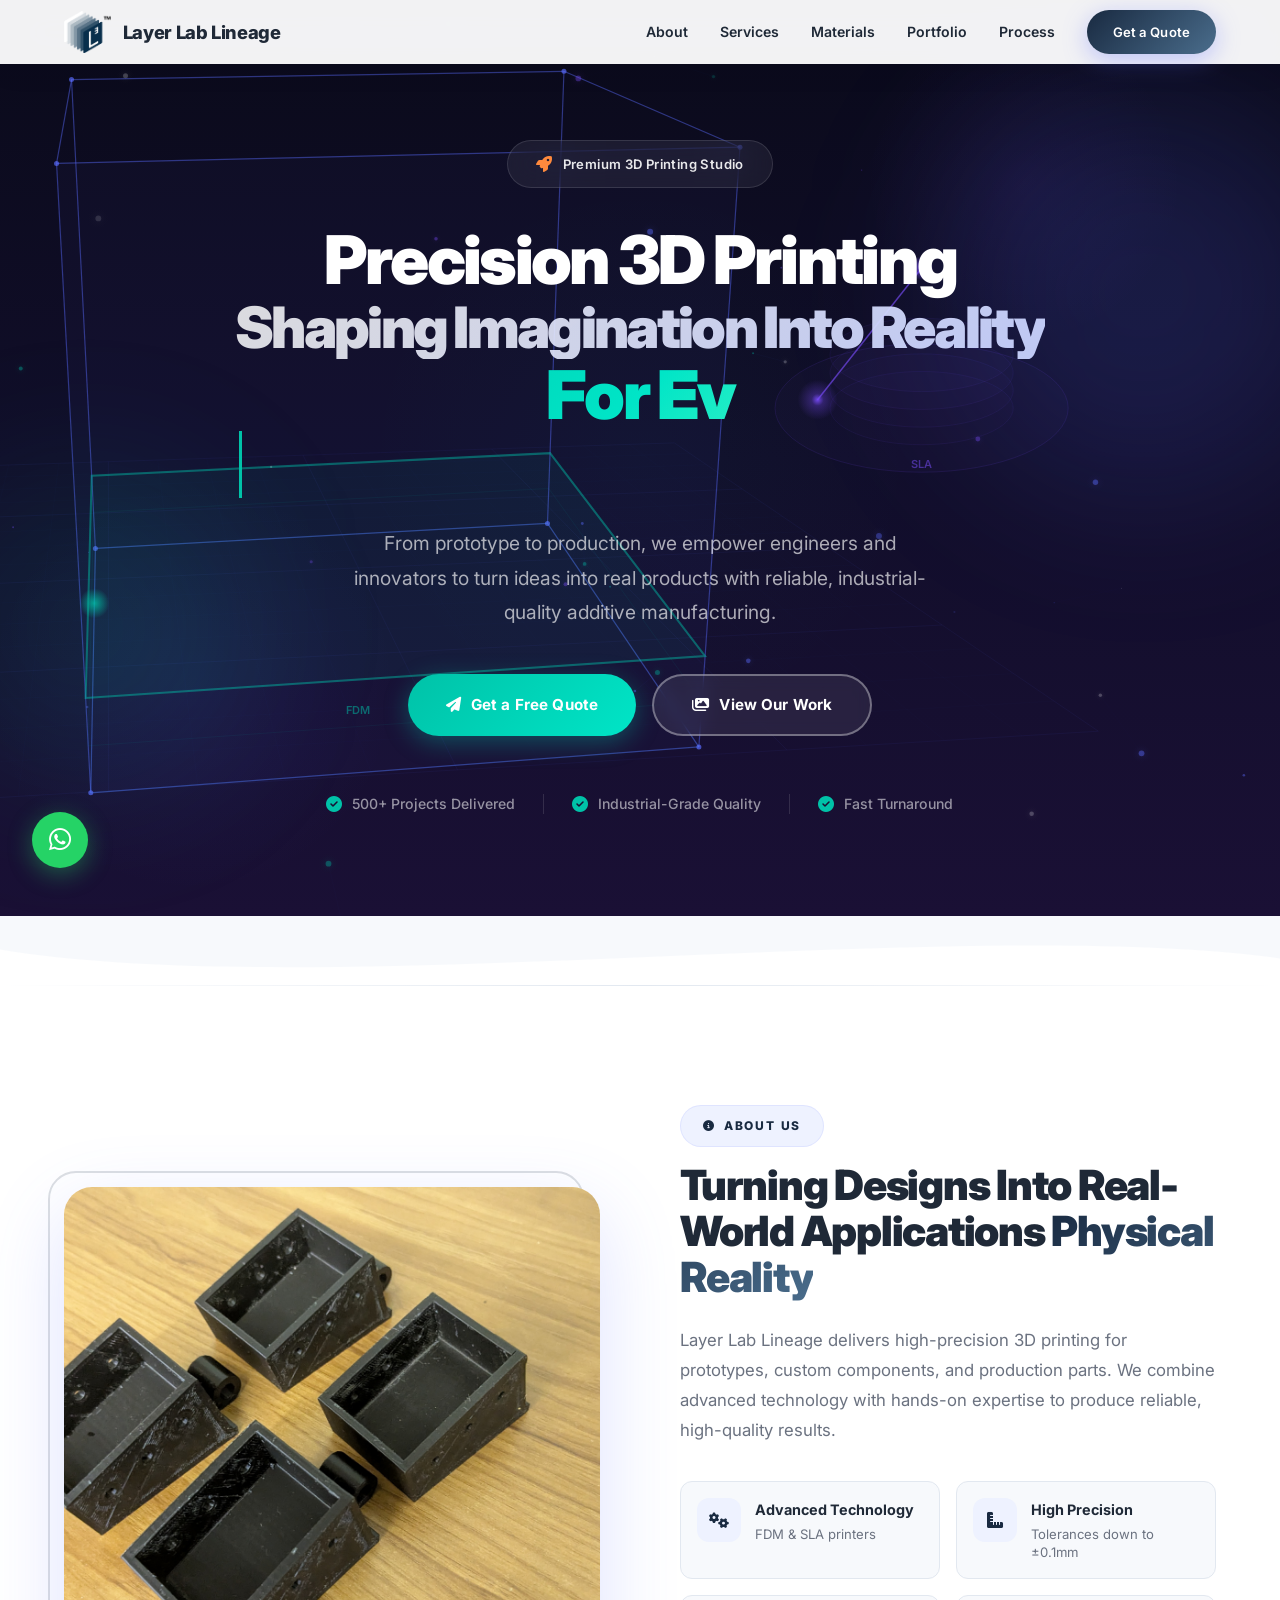
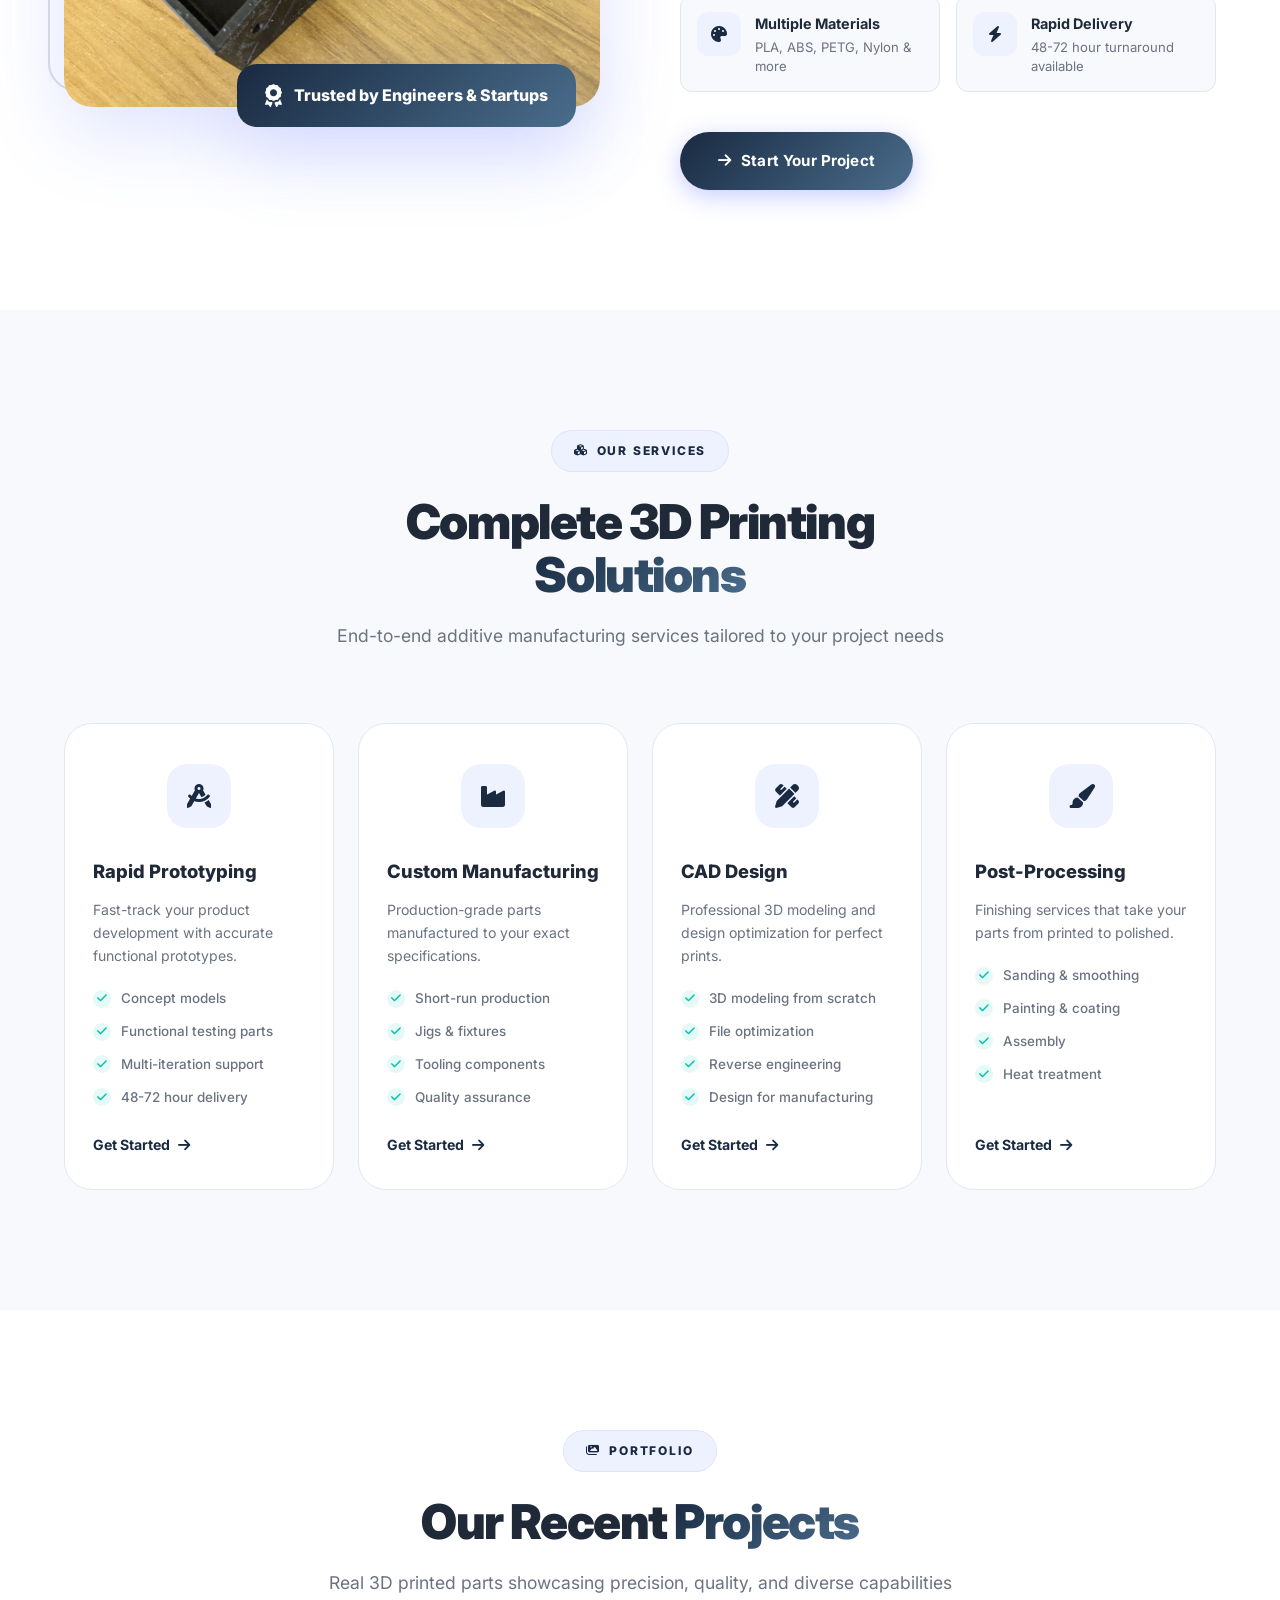
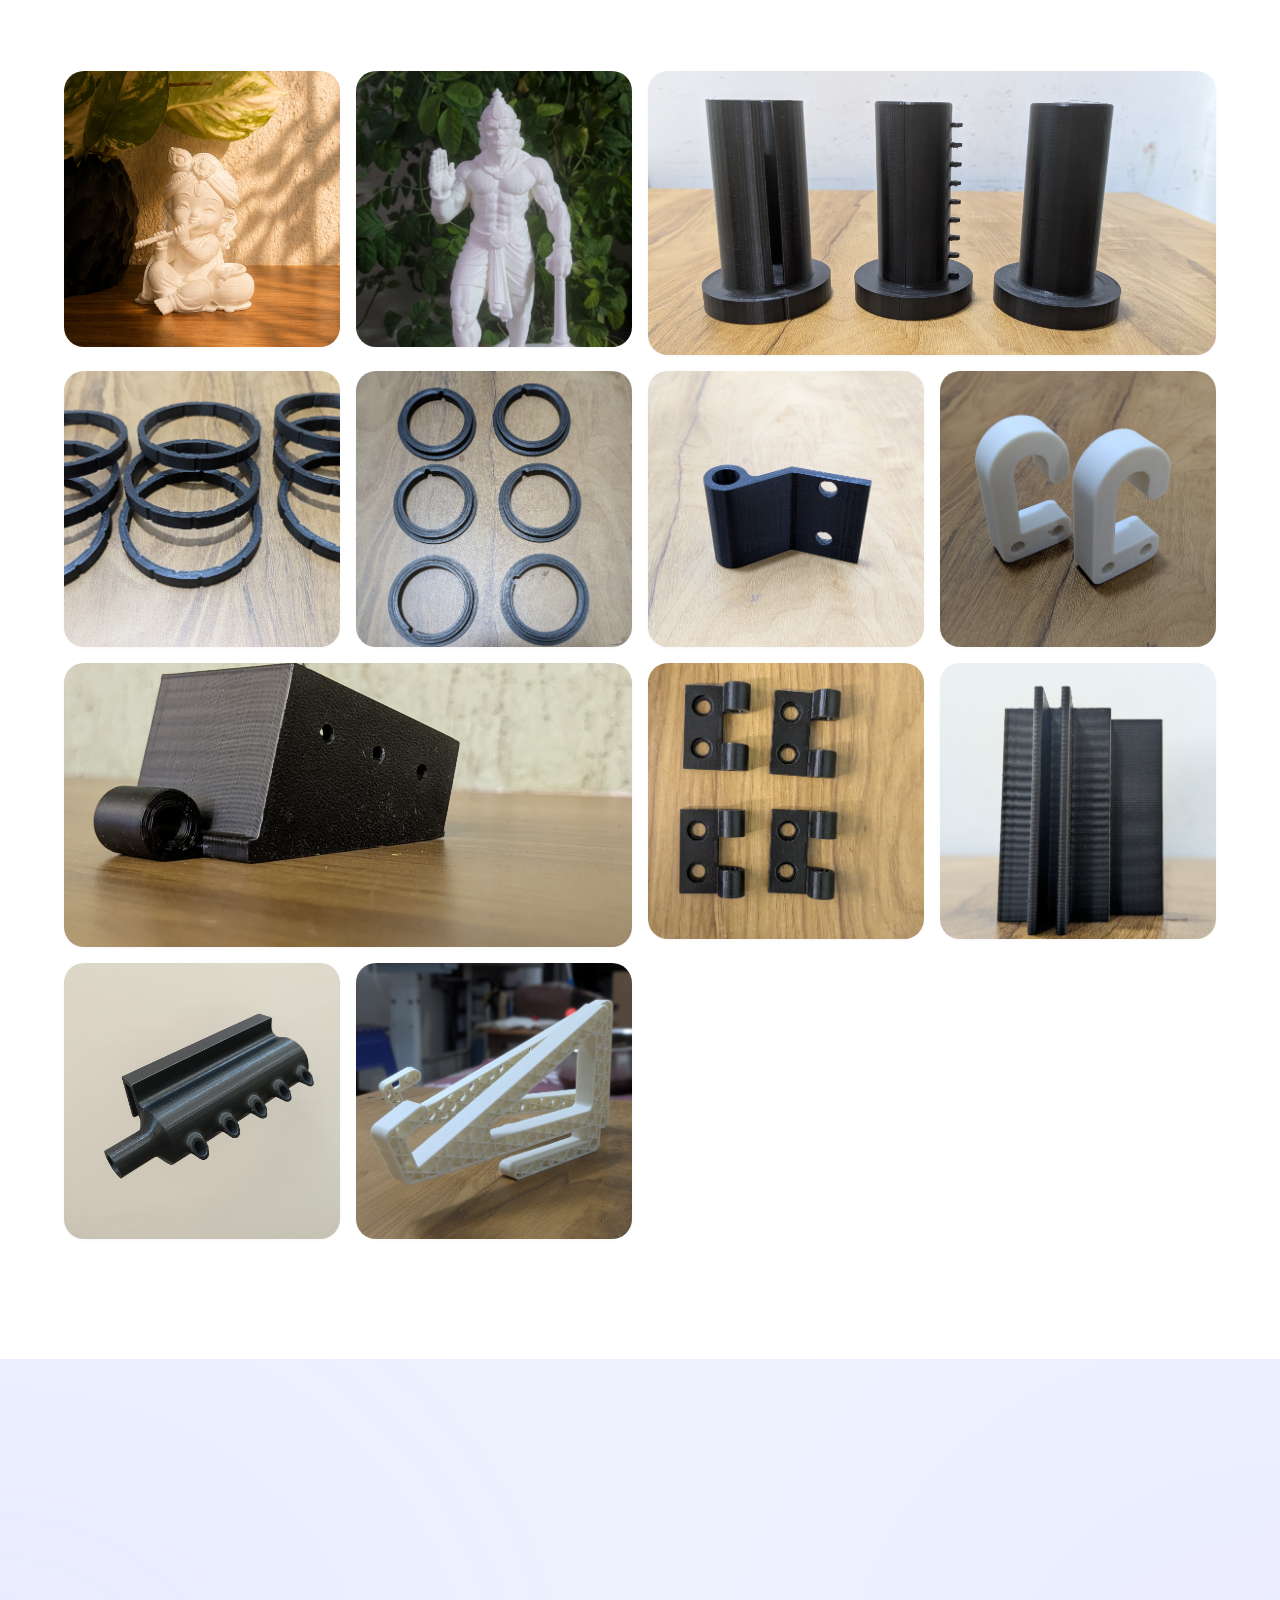
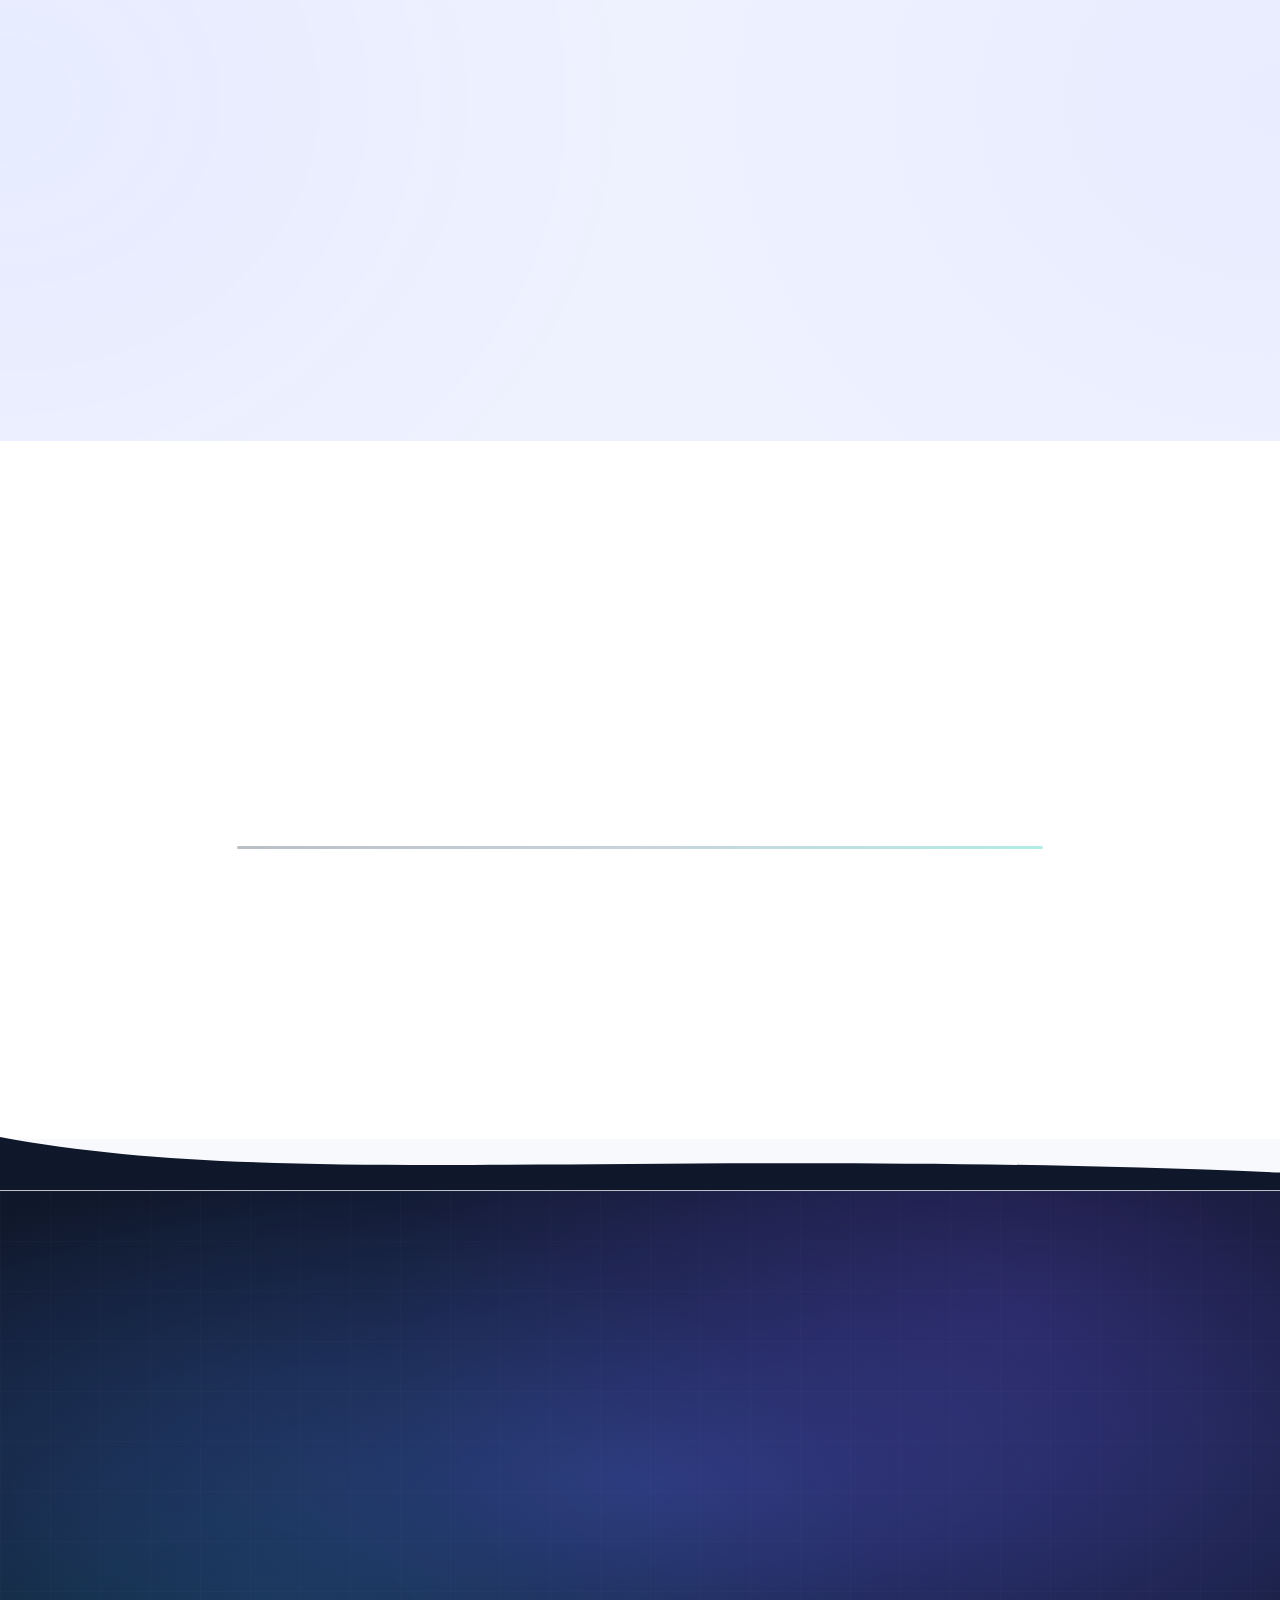
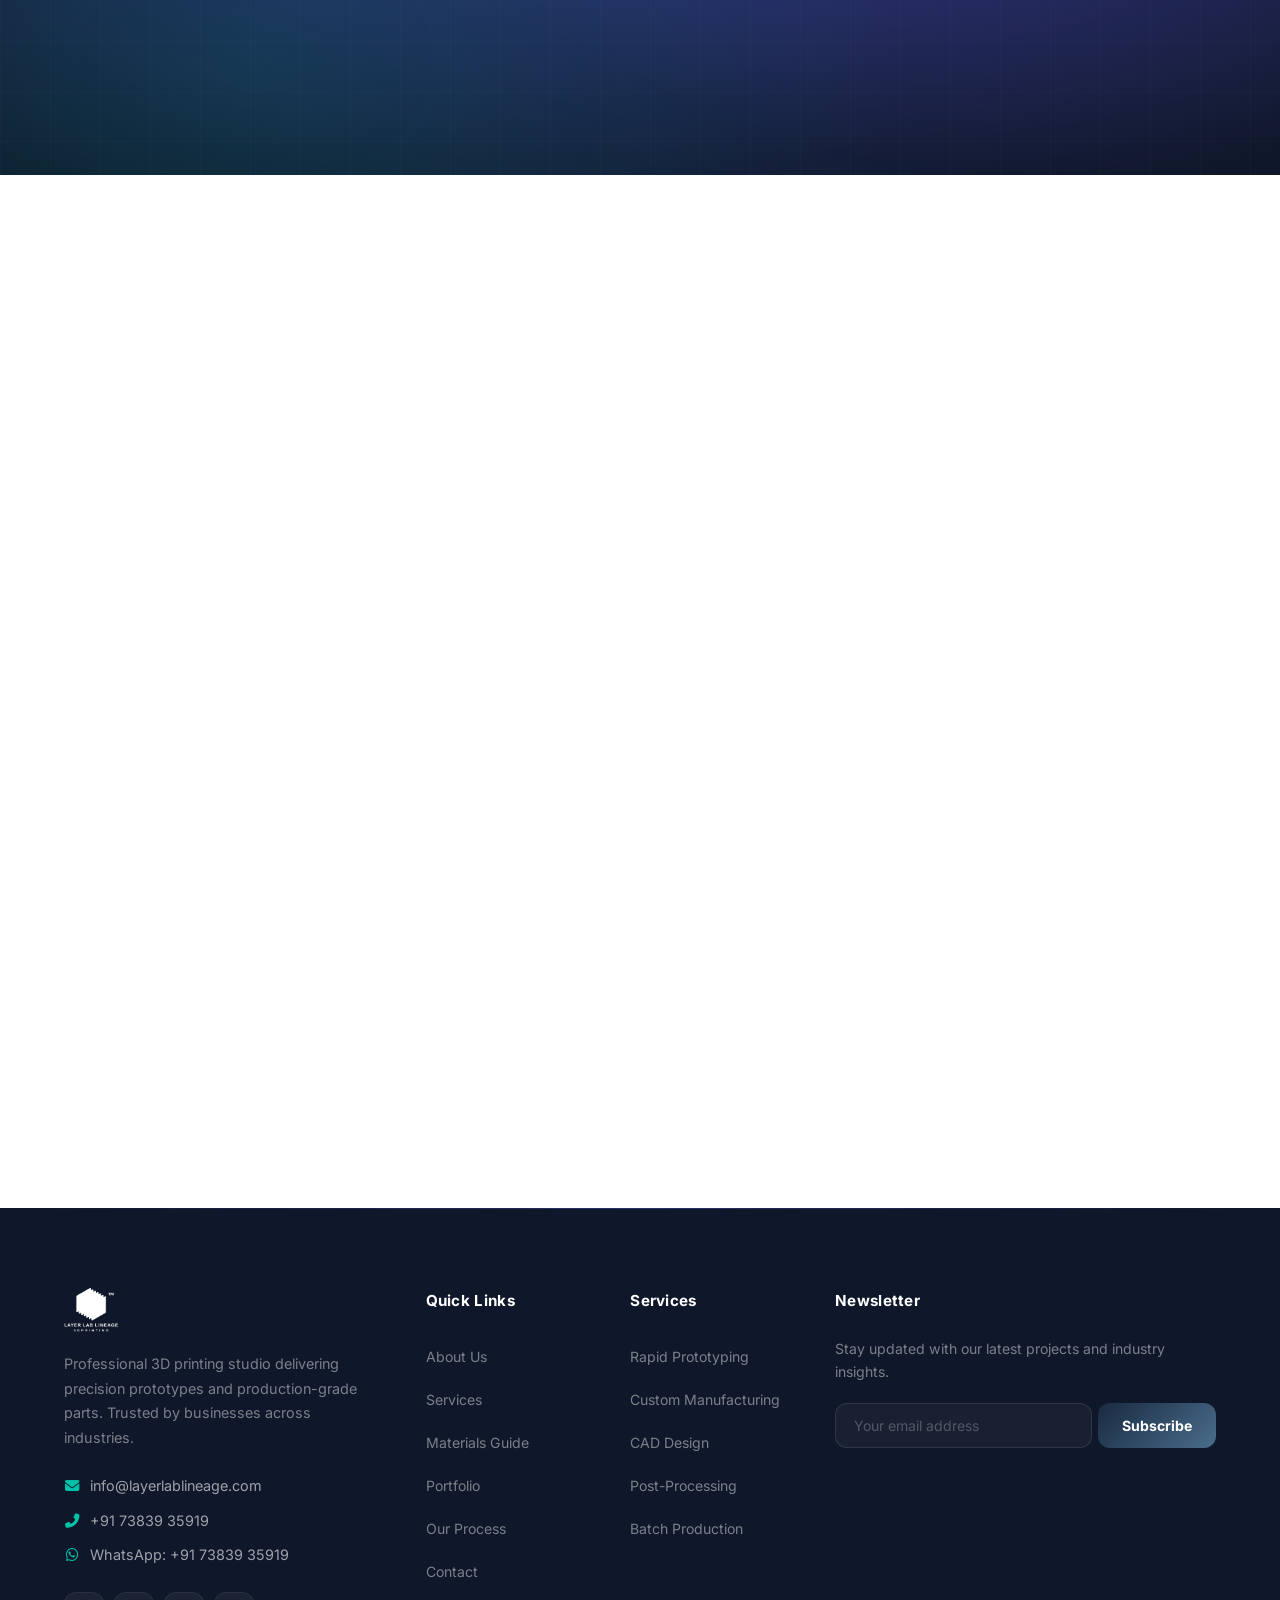
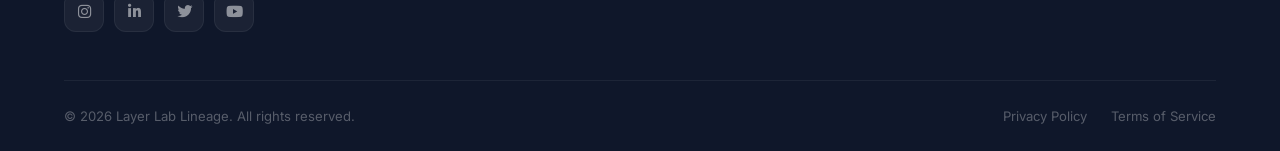
==== commit 01b444b5: "Add new images of 3D printed Krishna figurine to the portfolio section" ====
--- a/index.html
+++ b/index.html
@@ -123,6 +123,7 @@
             <img src="images/PXL_20260304_094441321.jpg.jpeg" alt="3D Printed Precision Parts" class="carousel-slide active">
             <img src="images/IMG-20251205-WA0059.jpg.jpeg" alt="3D Printed Parts 2" class="carousel-slide">
             <img src="images/PXL_20260304_094715764.jpg.jpeg" alt="3D Printed Parts 3" class="carousel-slide">
+            <img src="images/PXL_20260626_141214657.jpg.jpeg" alt="3D Printed Krishna Figurine" class="carousel-slide">
           </div>
           <div class="about-image-badge">
             <i class="fas fa-award"></i> Trusted by Engineers & Startups
@@ -242,10 +243,16 @@
         <p class="section-subtitle">Real 3D printed parts showcasing precision, quality, and diverse capabilities</p>
       </div>
       <div class="portfolio-grid">
-        <div class="portfolio-item wide reveal stagger-1">
+        <div class="portfolio-item reveal stagger-1">
+          <img src="images/file_0000000074cc8211a2953af5be412fde.png" alt="3D Printed Krishna Figurine">
+        </div>
+        <div class="portfolio-item reveal stagger-2">
+          <img src="images/PXL_20260626_141214657.jpg.jpeg" alt="3D Printed Krishna Figurine">
+        </div>
+        <div class="portfolio-item wide reveal stagger-3">
           <img src="images/IMG-20251205-WA0021.jpg.jpeg" alt="Precision Mechanical Parts">
         </div>
-        <div class="portfolio-item reveal stagger-2">
+        <div class="portfolio-item reveal stagger-3">
           <img src="images/IMG-20251205-WA0025.jpg.jpeg" alt="Cylindrical Components">
         </div>
         <div class="portfolio-item reveal stagger-3">
--- a/index.css
+++ b/index.css
@@ -1635,22 +1635,33 @@
     left: 0;
     width: 100%;
     height: 100vh;
-    background: rgba(255, 255, 255, 0.98);
+    /* fully opaque: at 0.98 the hero headline showed through behind the links */
+    background: #fff;
     backdrop-filter: blur(20px);
     flex-direction: column;
     justify-content: center;
+    align-items: center;
     gap: 24px;
-    z-index: 999;
+    z-index: 1001;
   }
 
   .nav-links.active {
     display: flex;
   }
 
-  .nav-links a {
+  /* plain links only — the CTA keeps its own white-on-gradient styling */
+  .nav-links a:not(.nav-cta) {
     color: var(--text) !important;
     font-size: 1.2rem;
     font-weight: 700;
+  }
+
+  .nav-links .nav-cta {
+    color: #fff !important;
+    font-size: 1.1rem;
+    font-weight: 700;
+    padding: 14px 32px;
+    margin-top: 8px;
   }
 
   .nav-toggle {
@@ -1816,16 +1827,15 @@
 }
 
 /* --- 3D printer loader animation ---
-   Vertical build, matching how an FDM printer actually works: the nozzle stays
-   centered over the print and climbs from the bed to full height while the
-   glyph fills bottom-up via clip-path. Both run over the first 85.71% of the
-   loop (6/7); the final 1/7 is the "print complete" glow beat.
-   --pl-pass drives the nozzle's per-layer dip and the extrusion bead pulse. */
+   One loop = 7 passes of the nozzle: 6 printing passes (one per text layer,
+   revealed bottom-up via stepped clip-path) + 1 "print complete" glow beat.
+   Timings: --pl-pass (one carriage sweep) × 7 = --pl-total (full loop).
+   Layer boundaries sit at multiples of 100/7 ≈ 14.285%. */
 .printer-loader {
-  --pl-w: min(120px, 40vw);
+  --pl-w: min(180px, 58vw);
   --pl-pass: 0.55s;
   --pl-total: 3.85s;
-  --pl-lift: 1.2em;
+  --pl-travel: calc(var(--pl-w) - 24px);
   display: flex;
   flex-direction: column;
   align-items: center;
@@ -1866,49 +1876,45 @@
   pointer-events: none;
   background: repeating-linear-gradient(180deg,
       transparent 0,
-      transparent 4px,
-      rgba(15, 23, 42, 0.45) 4px,
-      rgba(15, 23, 42, 0.45) 5px);
-}
-
-/* gantry: rises continuously from bed to full height as the print grows */
+      transparent calc(16.667% - 1px),
+      rgba(15, 23, 42, 0.5) calc(16.667% - 1px),
+      rgba(15, 23, 42, 0.5) 16.667%);
+}
+
+/* gantry line: steps up one layer (0.2em = 1.2em line-height / 6) per pass */
 .print-head {
   position: absolute;
   left: 0;
   right: 0;
-  bottom: 0;
+  bottom: 0.2em;
   height: 0;
   animation: plHeadY var(--pl-total) linear infinite,
     plHeadFade var(--pl-total) linear infinite;
 }
 
-/* glowing edge of the layer currently being extruded */
+/* filament being laid down across the current pass */
 .print-line {
   position: absolute;
-  left: 50%;
+  left: 0;
   bottom: -1.5px;
-  width: 1.1em;
+  width: calc(100% - 12px);
   height: 3px;
   border-radius: 2px;
-  transform: translateX(-50%);
-  background: linear-gradient(90deg,
-      transparent,
-      var(--accent) 25%,
-      var(--accent) 75%,
-      transparent);
-  box-shadow: 0 0 8px rgba(0, 229, 199, 0.5);
-  animation: plLine var(--pl-pass) ease-in-out infinite;
-}
-
-/* nozzle sits centered over the print — vertical motion only */
+  background: linear-gradient(90deg, rgba(0, 194, 168, 0.3), var(--accent));
+  box-shadow: 0 0 8px rgba(0, 229, 199, 0.4);
+  transform-origin: left center;
+  transform: scaleX(0);
+  animation: plLine var(--pl-pass) infinite;
+}
+
+/* carriage sweeps across the print area, one pass per layer */
 .print-carriage {
   position: absolute;
-  left: 50%;
+  left: 0;
   bottom: 0;
   width: 24px;
   height: 36px;
-  transform: translateX(-50%);
-  animation: plCarriage var(--pl-pass) ease-in-out infinite;
+  animation: plCarriage var(--pl-pass) infinite;
 }
 
 .print-nozzle {
@@ -1972,31 +1978,43 @@
 }
 
 /* carriage sweeps right while printing (0–78%), quick flyback (78–100%) */
-/* nozzle dips to meet each new layer, then lifts — purely vertical */
+/* carriage sweeps left to right, then snaps back for the next layer */
 @keyframes plCarriage {
-
-  0%,
+  0% {
+    transform: translateX(0);
+    animation-timing-function: cubic-bezier(0.45, 0, 0.55, 1);
+  }
+
+  78% {
+    transform: translateX(var(--pl-travel));
+    animation-timing-function: cubic-bezier(0.5, 0, 0.6, 1);
+  }
+
   100% {
-    transform: translateX(-50%) translateY(0);
-  }
-
-  50% {
-    transform: translateX(-50%) translateY(2.5px);
-  }
-}
-
-/* extrusion bead brightens as the layer is laid down */
+    transform: translateX(0);
+  }
+}
+
+/* bead draws across behind the nozzle, then clears for the next pass */
 @keyframes plLine {
-
-  0%,
+  0% {
+    transform: scaleX(0);
+    opacity: 1;
+    animation-timing-function: cubic-bezier(0.45, 0, 0.55, 1);
+  }
+
+  78% {
+    transform: scaleX(1);
+    opacity: 1;
+  }
+
+  84% {
+    opacity: 0;
+  }
+
   100% {
-    opacity: 0.35;
-    width: 0.9em;
-  }
-
-  50% {
-    opacity: 1;
-    width: 1.15em;
+    transform: scaleX(0);
+    opacity: 0;
   }
 }
 
@@ -2033,17 +2051,40 @@
   }
 }
 
-/* nozzle climbs steadily from the bed to the top of the glyph */
+/* head jumps up one layer between passes, holding level during each sweep */
 @keyframes plHeadY {
 
-  0% {
+  0%,
+  14.28% {
     transform: translateY(0);
   }
 
+  14.29%,
+  28.57% {
+    transform: translateY(-0.2em);
+  }
+
+  28.58%,
+  42.85% {
+    transform: translateY(-0.4em);
+  }
+
+  42.86%,
+  57.14% {
+    transform: translateY(-0.6em);
+  }
+
+  57.15%,
+  71.42% {
+    transform: translateY(-0.8em);
+  }
+
+  71.43%,
   85.71% {
-    transform: translateY(-1.2em);
-  }
-
+    transform: translateY(-1em);
+  }
+
+  85.72%,
   100% {
     transform: translateY(-1.2em);
   }
@@ -2068,17 +2109,40 @@
 }
 
 /* text builds bottom-up, one slice per pass */
-/* glyph fills bottom-up in lockstep with the rising nozzle */
+/* glyph gains one finished layer per completed pass */
 @keyframes plReveal {
 
-  0% {
+  0%,
+  14.28% {
     clip-path: inset(100% 0 0 0);
   }
 
+  14.29%,
+  28.57% {
+    clip-path: inset(83.34% 0 0 0);
+  }
+
+  28.58%,
+  42.85% {
+    clip-path: inset(66.67% 0 0 0);
+  }
+
+  42.86%,
+  57.14% {
+    clip-path: inset(50% 0 0 0);
+  }
+
+  57.15%,
+  71.42% {
+    clip-path: inset(33.34% 0 0 0);
+  }
+
+  71.43%,
   85.71% {
-    clip-path: inset(0 0 0 0);
-  }
-
+    clip-path: inset(16.67% 0 0 0);
+  }
+
+  85.72%,
   100% {
     clip-path: inset(0 0 0 0);
   }
